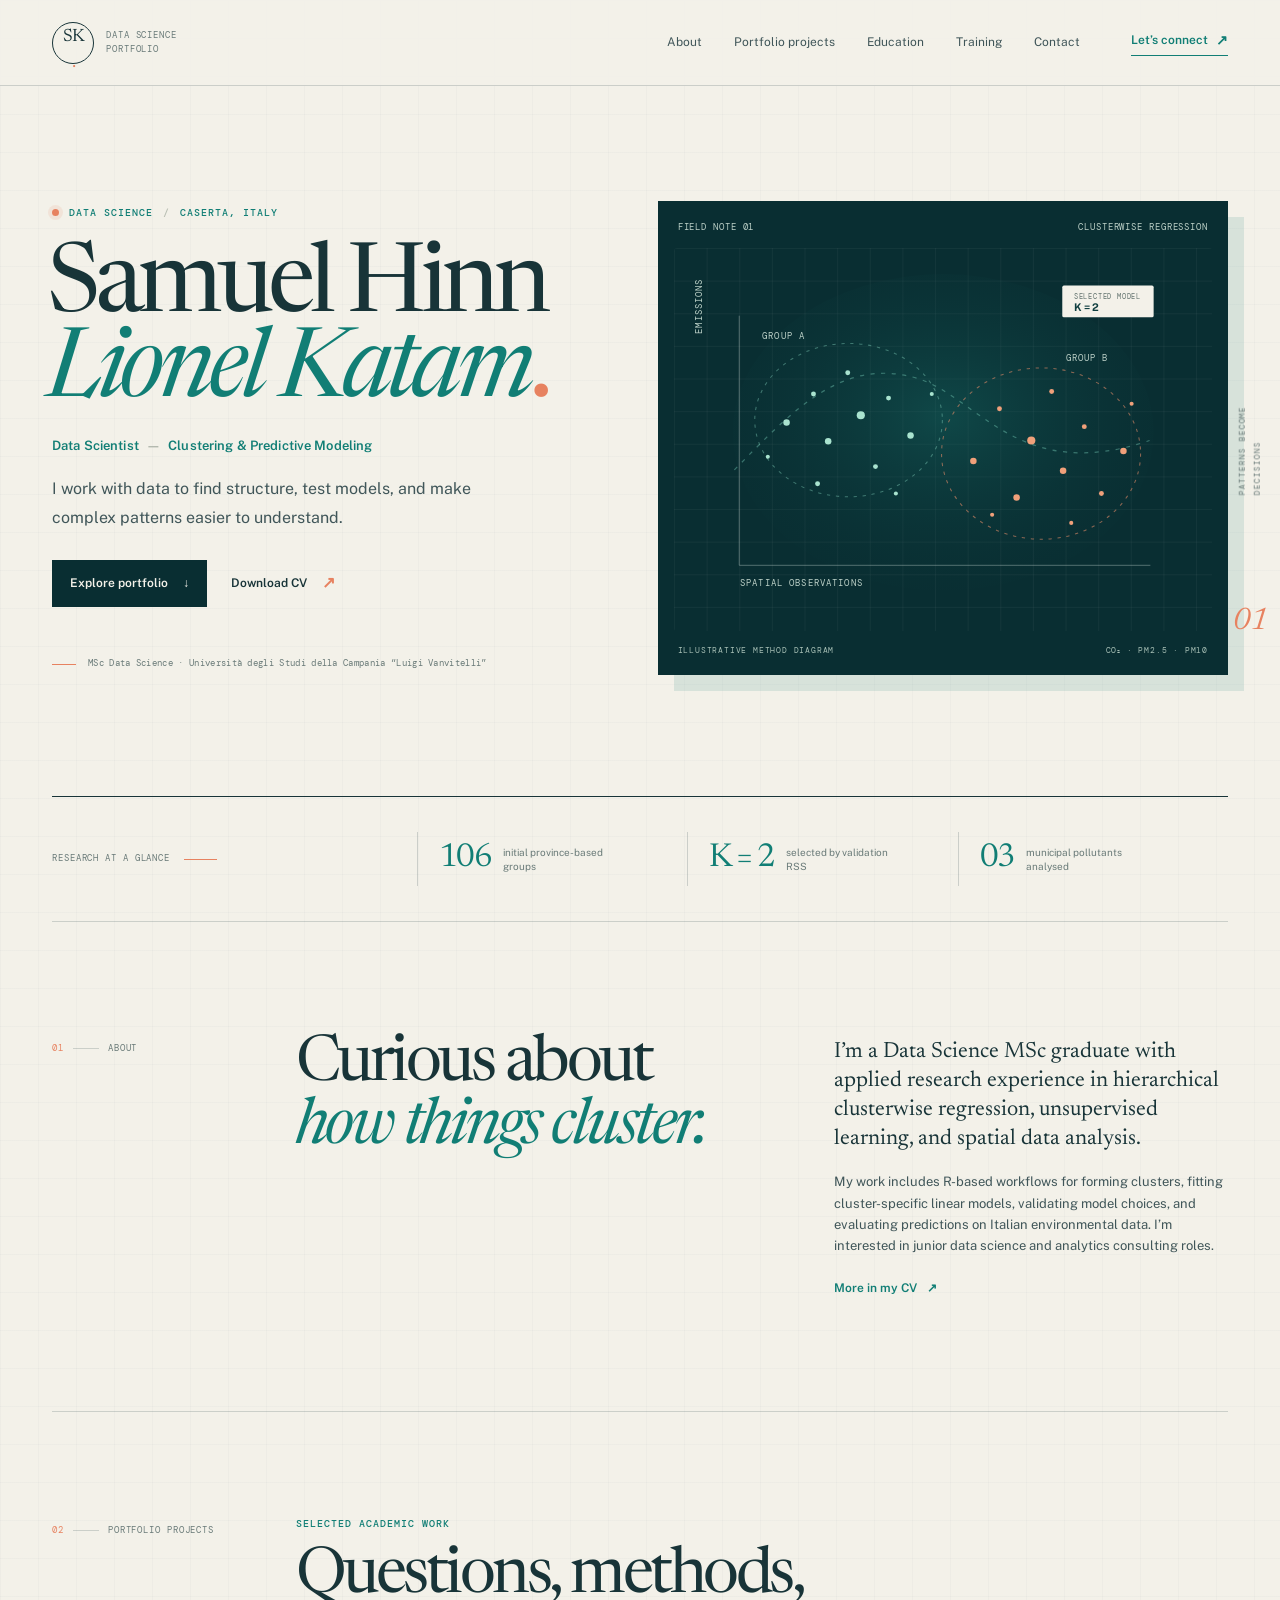
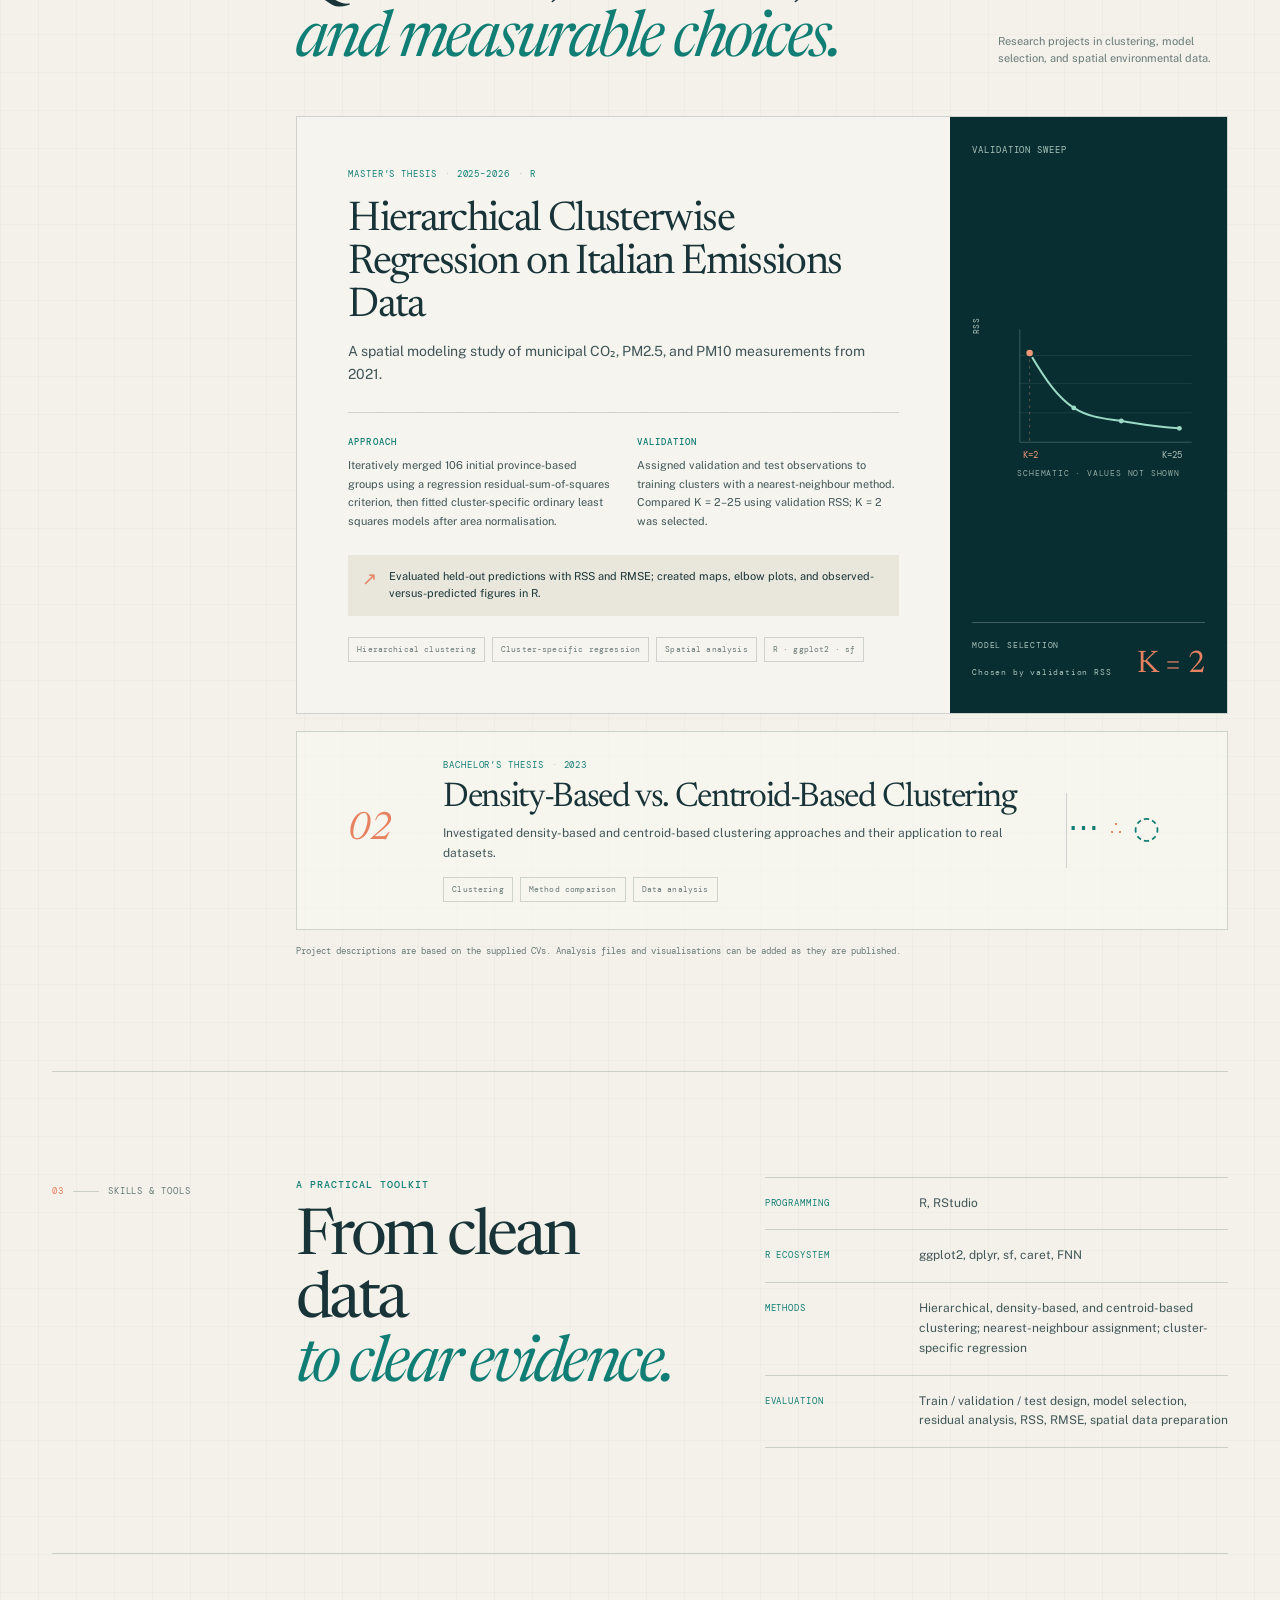
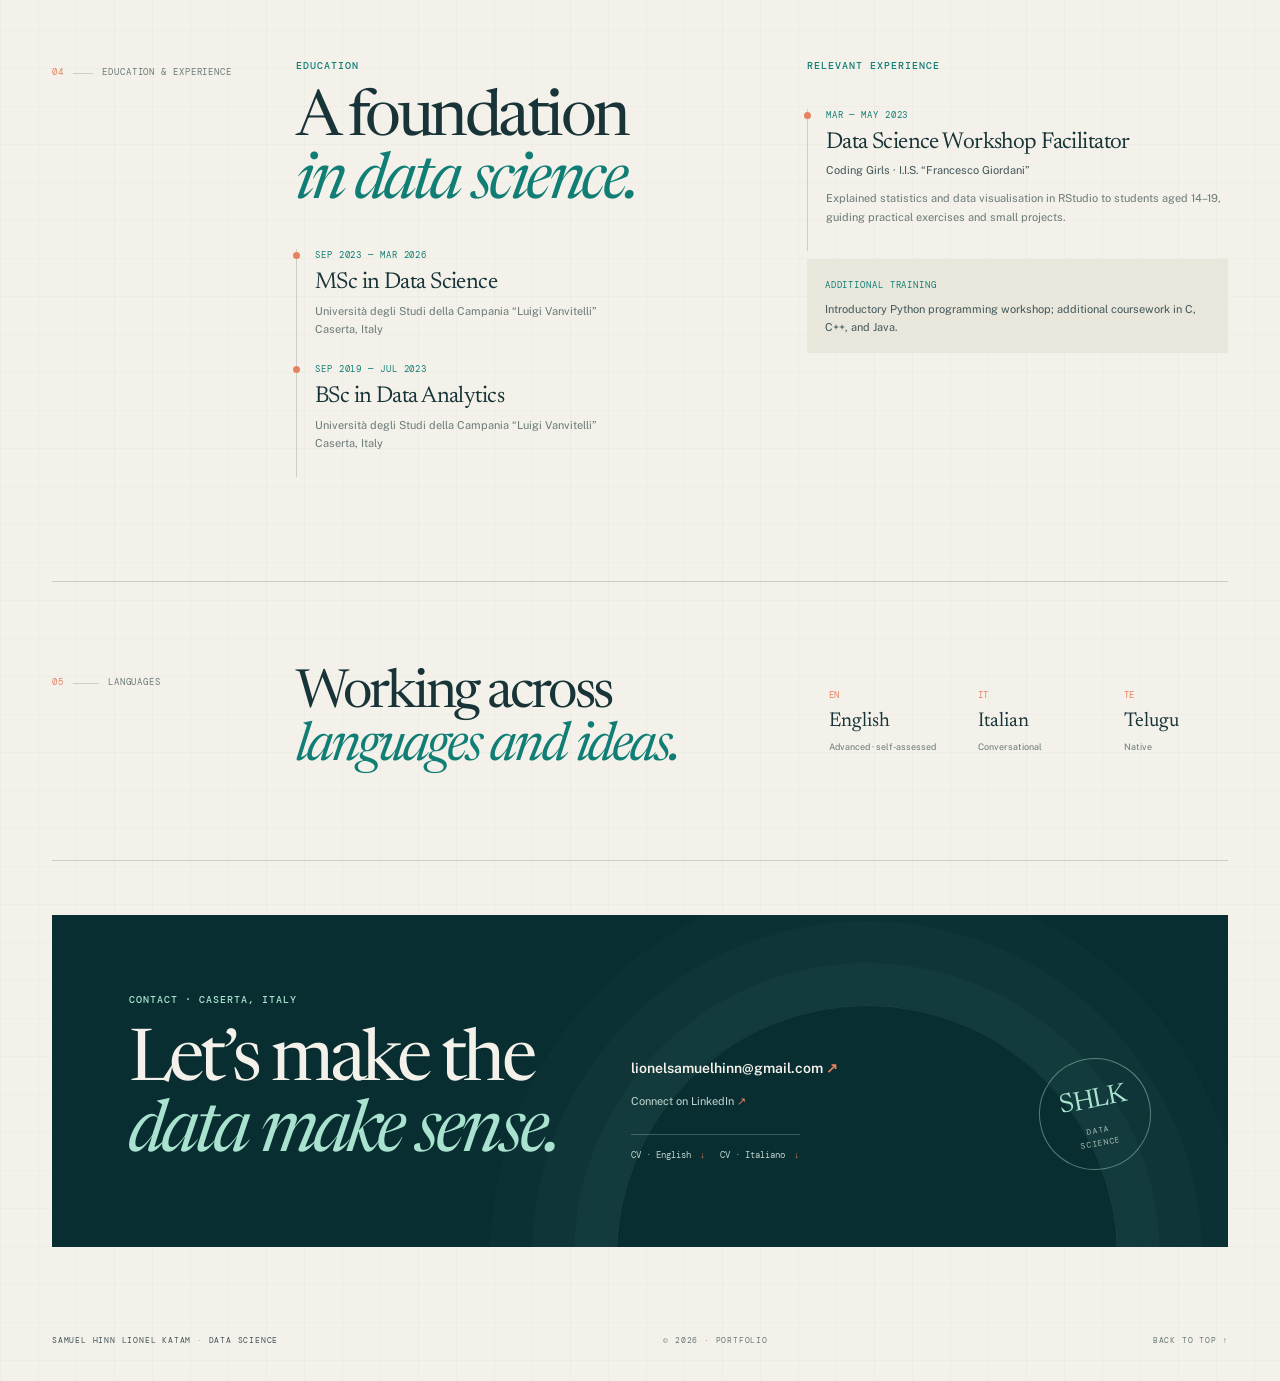
==== index.html @ 69be9041 "Build Samuel data science portfolio website" ====
<!doctype html>
<html lang="en">
  <head>
    <meta charset="utf-8" />
    <meta name="viewport" content="width=device-width, initial-scale=1" />
    <meta name="theme-color" content="#f3f1e9" />
    <meta name="description" content="Samuel Hinn Lionel Katam's data science portfolio: clustering, predictive modeling, and spatial data analysis." />
    <meta property="og:title" content="Samuel Hinn Lionel Katam — Data Scientist" />
    <meta property="og:description" content="Selected data science projects in clustering, predictive modeling, and spatial analysis." />
    <meta property="og:type" content="website" />
    <title>Samuel Hinn Lionel Katam — Data Scientist</title>
    <link rel="icon" type="image/svg+xml" href="/favicon.svg" />
    <link rel="preconnect" href="https://fonts.googleapis.com" />
    <link rel="preconnect" href="https://fonts.gstatic.com" crossorigin />
    <link href="https://fonts.googleapis.com/css2?family=DM+Mono:wght@400;500&family=Newsreader:opsz,wght@6..72,400;6..72,500;6..72,600&family=Public+Sans:wght@400;500;600;700&display=swap" rel="stylesheet" />
    <link rel="stylesheet" href="/styles.css" />
  </head>
  <body>
    <a class="skip-link" href="#main">Skip to content</a>
    <header class="site-header">
      <a class="brand" href="#top" aria-label="Samuel Katam, home">
        <span class="brand-mark" aria-hidden="true">SK<span>·</span></span>
        <span class="brand-caption">DATA SCIENCE<br />PORTFOLIO</span>
      </a>
      <nav class="desktop-nav" aria-label="Main navigation">
        <a href="#about">About</a>
        <a href="#projects">Portfolio projects</a>
        <a href="#education">Education</a>
        <a href="#training">Training</a>
        <a href="#contact">Contact</a>
      </nav>
      <a class="header-link" href="mailto:lionelsamuelhinn@gmail.com">Let’s connect <span aria-hidden="true">↗</span></a>
      <details class="mobile-nav">
        <summary aria-label="Open navigation menu"><span></span><span></span></summary>
        <nav aria-label="Mobile navigation">
          <a href="#about">About</a>
          <a href="#projects">Portfolio projects</a>
          <a href="#education">Education</a>
          <a href="#training">Training</a>
          <a href="#contact">Contact</a>
        </nav>
      </details>
    </header>

    <main id="main">
      <section class="hero page-shell" id="top" aria-labelledby="hero-title">
        <div class="hero-copy">
          <p class="eyebrow"><span class="eyebrow-dot"></span> DATA SCIENCE <span class="eyebrow-separator">/</span> CASERTA, ITALY</p>
          <h1 id="hero-title">Samuel Hinn<br /><em>Lionel Katam</em><span class="hero-period">.</span></h1>
          <p class="hero-role">Data Scientist <span>—</span> Clustering &amp; Predictive Modeling</p>
          <p class="hero-intro">I work with data to find structure, test models, and make complex patterns easier to understand.</p>
          <div class="hero-actions">
            <a class="button button-primary" href="#projects">Explore portfolio <span aria-hidden="true">↓</span></a>
            <a class="button button-text" href="/cv/Samuel_Katam_Data_Scientist_EN.pdf" download>Download CV <span aria-hidden="true">↗</span></a>
          </div>
          <div class="hero-meta">
            <span class="meta-rule"></span>
            <span>MSc Data Science · Università degli Studi della Campania “Luigi Vanvitelli”</span>
          </div>
        </div>

        <div class="hero-visual">
          <div class="visual-topline">
            <span>FIELD NOTE 01</span>
            <span>CLUSTERWISE REGRESSION</span>
          </div>
          <svg class="cluster-art" viewBox="0 0 660 470" role="img" aria-labelledby="cluster-title cluster-desc">
            <title id="cluster-title">Illustrative cluster map</title>
            <desc id="cluster-desc">A stylized diagram of data points arranged into two groups, inspired by Samuel's master's thesis on clusterwise regression.</desc>
            <defs>
              <pattern id="grid" width="40" height="40" patternUnits="userSpaceOnUse">
                <path d="M 40 0 L 0 0 0 40" fill="none" stroke="#d9e4d7" stroke-opacity=".12" stroke-width="1" />
              </pattern>
              <radialGradient id="glow" cx="50%" cy="45%" r="65%">
                <stop offset="0" stop-color="#1b7770" stop-opacity=".36" />
                <stop offset="1" stop-color="#092e32" stop-opacity="0" />
              </radialGradient>
            </defs>
            <rect width="660" height="470" rx="4" fill="#092e32" />
            <rect width="660" height="470" rx="4" fill="url(#grid)" />
            <ellipse cx="330" cy="226" rx="258" ry="194" fill="url(#glow)" />
            <path d="M74 272 C145 200 206 132 299 160 C374 184 423 290 583 236" fill="none" stroke="#71c5b1" stroke-opacity=".45" stroke-width="1.5" stroke-dasharray="5 8" />
            <ellipse cx="214" cy="211" rx="115" ry="94" fill="none" stroke="#7dc8b5" stroke-opacity=".46" stroke-width="1.3" stroke-dasharray="4 7" />
            <ellipse cx="450" cy="252" rx="122" ry="105" fill="none" stroke="#e28a68" stroke-opacity=".6" stroke-width="1.3" stroke-dasharray="4 7" />
            <g fill="#a9e3cf">
              <circle cx="138" cy="214" r="4" /><circle cx="171" cy="179" r="3" /><circle cx="189" cy="237" r="4" /><circle cx="213" cy="153" r="3" />
              <circle cx="229" cy="205" r="5" /><circle cx="247" cy="268" r="3" /><circle cx="263" cy="184" r="3" /><circle cx="290" cy="230" r="4" />
              <circle cx="176" cy="289" r="3" /><circle cx="115" cy="256" r="2.5" /><circle cx="272" cy="301" r="2.5" /><circle cx="316" cy="179" r="2.5" />
            </g>
            <g fill="#f0a07a">
              <circle cx="367" cy="261" r="4" /><circle cx="399" cy="197" r="3" /><circle cx="420" cy="306" r="4" /><circle cx="438" cy="236" r="5" />
              <circle cx="463" cy="176" r="3" /><circle cx="477" cy="273" r="4" /><circle cx="503" cy="219" r="3" /><circle cx="524" cy="301" r="3" />
              <circle cx="551" cy="249" r="4" /><circle cx="390" cy="327" r="2.5" /><circle cx="487" cy="337" r="2.5" /><circle cx="561" cy="191" r="2.5" />
            </g>
            <g stroke="#d7e4da" stroke-opacity=".45" stroke-width="1">
              <path d="M80 389H584" /><path d="M80 389V83" />
            </g>
            <g fill="#bdd1c8" font-family="'DM Mono', monospace" font-size="11" letter-spacing="1.4">
              <text x="81" y="414">SPATIAL OBSERVATIONS</text>
              <text x="34" y="105" transform="rotate(-90 34 105)">EMISSIONS</text>
              <text x="108" y="112">GROUP A</text>
              <text x="480" y="138">GROUP B</text>
            </g>
            <g>
              <rect x="476" y="46" width="112" height="39" rx="2" fill="#f3f1e9" />
              <text x="490" y="62" fill="#61726d" font-family="'DM Mono', monospace" font-size="9" letter-spacing="1">SELECTED MODEL</text>
              <text x="490" y="77" fill="#103f40" font-family="'Public Sans', sans-serif" font-size="13" font-weight="700">K = 2</text>
            </g>
          </svg>
          <div class="visual-footline">
            <span>ILLUSTRATIVE METHOD DIAGRAM</span>
            <span>CO₂ · PM2.5 · PM10</span>
          </div>
          <span class="visual-index" aria-hidden="true">01</span>
        </div>
        <div class="hero-side-note" aria-hidden="true">PATTERNS BECOME<br />DECISIONS</div>
      </section>

      <section class="signal-strip page-shell" aria-label="Thesis at a glance">
        <div class="signal-intro"><span>RESEARCH AT A GLANCE</span><span class="signal-line"></span></div>
        <div class="signal-item"><strong>106</strong><span>initial province-based groups</span></div>
        <div class="signal-item"><strong>K = 2</strong><span>selected by validation RSS</span></div>
        <div class="signal-item"><strong>03</strong><span>municipal pollutants analysed</span></div>
      </section>

      <section class="content-section about-section page-shell" id="about" aria-labelledby="about-title">
        <div class="section-index"><span>01</span><span class="index-line"></span><span>ABOUT</span></div>
        <div class="section-body about-grid">
          <h2 id="about-title">Curious about<br /><em>how things cluster.</em></h2>
          <div class="about-copy">
            <p class="large-copy">I’m a Data Science MSc graduate with applied research experience in hierarchical clusterwise regression, unsupervised learning, and spatial data analysis.</p>
            <p>My work includes R-based workflows for forming clusters, fitting cluster-specific linear models, validating model choices, and evaluating predictions on Italian environmental data. I’m interested in junior data science and analytics consulting roles.</p>
            <a class="inline-link" href="/cv/Samuel_Katam_Data_Scientist_EN.pdf" download>More in my CV <span aria-hidden="true">↗</span></a>
          </div>
        </div>
      </section>

      <section class="content-section projects-section page-shell" id="projects" aria-labelledby="projects-title">
        <div class="section-index"><span>02</span><span class="index-line"></span><span>PORTFOLIO PROJECTS</span></div>
        <div class="section-body">
          <div class="section-heading-row">
            <div>
              <p class="eyebrow">SELECTED ACADEMIC WORK</p>
              <h2 id="projects-title">Questions, methods,<br /><em>and measurable choices.</em></h2>
            </div>
            <p class="section-aside">Research projects in clustering, model selection, and spatial environmental data.</p>
          </div>

          <article class="project-card project-featured">
            <div class="project-card-main">
              <div class="project-meta"><span>MASTER’S THESIS</span><span>2025–2026</span><span>R</span></div>
              <h3>Hierarchical Clusterwise Regression on Italian Emissions Data</h3>
              <p class="project-lede">A spatial modeling study of municipal CO₂, PM2.5, and PM10 measurements from 2021.</p>
              <div class="project-rule"></div>
              <div class="project-details-grid">
                <div>
                  <h4>Approach</h4>
                  <p>Iteratively merged 106 initial province-based groups using a regression residual-sum-of-squares criterion, then fitted cluster-specific ordinary least squares models after area normalisation.</p>
                </div>
                <div>
                  <h4>Validation</h4>
                  <p>Assigned validation and test observations to training clusters with a nearest-neighbour method. Compared K = 2–25 using validation RSS; K = 2 was selected.</p>
                </div>
              </div>
              <div class="project-result"><span class="result-mark">↗</span><p>Evaluated held-out predictions with RSS and RMSE; created maps, elbow plots, and observed-versus-predicted figures in R.</p></div>
              <div class="tag-list" aria-label="Project skills and tools"><span>Hierarchical clustering</span><span>Cluster-specific regression</span><span>Spatial analysis</span><span>R · ggplot2 · sf</span></div>
            </div>
            <aside class="project-card-aside" aria-label="Model selection summary">
              <div class="aside-label">VALIDATION SWEEP</div>
              <div class="k-chart" role="img" aria-label="Illustrative model-selection curve highlighting K equals 2; actual validation RSS values are not shown">
                <div class="chart-y-label">RSS</div>
                <svg viewBox="0 0 260 192" aria-hidden="true">
                  <path d="M34 20V158H244" fill="none" stroke="#91a9a0" stroke-opacity=".45" stroke-width="1" />
                  <path d="M34 52H244M34 86H244M34 122H244" stroke="#91a9a0" stroke-opacity=".16" stroke-width="1" />
                  <path d="M46 49C66 83 81 104 100 116S138 129 158 132S196 139 229 141" fill="none" stroke="#9bdac4" stroke-width="2.5" />
                  <circle cx="46" cy="49" r="5" fill="#f09875" stroke="#092e32" stroke-width="2" />
                  <circle cx="100" cy="116" r="3" fill="#9bdac4" /><circle cx="158" cy="132" r="3" fill="#9bdac4" /><circle cx="229" cy="141" r="3" fill="#9bdac4" />
                  <path d="M46 49V158" stroke="#f09875" stroke-opacity=".5" stroke-dasharray="3 5" />
                  <text x="38" y="177" fill="#f09875" font-size="11" font-family="'DM Mono', monospace">K=2</text>
                  <text x="208" y="177" fill="#adc2b8" font-size="11" font-family="'DM Mono', monospace">K=25</text>
                </svg>
                <div class="chart-note">SCHEMATIC · VALUES NOT SHOWN</div>
              </div>
              <div class="aside-bottom"><span>MODEL SELECTION</span><strong>K = 2</strong><span>Chosen by validation RSS</span></div>
            </aside>
          </article>

          <article class="project-card project-secondary">
            <div class="secondary-number">02</div>
            <div class="secondary-content">
              <div class="project-meta"><span>BACHELOR’S THESIS</span><span>2023</span></div>
              <h3>Density-Based vs. Centroid-Based Clustering</h3>
              <p>Investigated density-based and centroid-based clustering approaches and their application to real datasets.</p>
              <div class="tag-list"><span>Clustering</span><span>Method comparison</span><span>Data analysis</span></div>
            </div>
            <div class="secondary-mark" aria-hidden="true"><span>⋯</span><span>∴</span><span>◌</span></div>
          </article>
          <p class="projects-note">Project descriptions are based on the supplied CVs. Analysis files and visualisations can be added as they are published.</p>
        </div>
      </section>

      <section class="content-section skills-section page-shell" aria-labelledby="skills-title">
        <div class="section-index"><span>03</span><span class="index-line"></span><span>SKILLS &amp; TOOLS</span></div>
        <div class="section-body skills-grid">
          <div>
            <p class="eyebrow">A PRACTICAL TOOLKIT</p>
            <h2 id="skills-title">From clean data<br /><em>to clear evidence.</em></h2>
          </div>
          <div class="skill-groups">
            <div class="skill-row"><span class="skill-label">PROGRAMMING</span><p>R, RStudio</p></div>
            <div class="skill-row"><span class="skill-label">R ECOSYSTEM</span><p>ggplot2, dplyr, sf, caret, FNN</p></div>
            <div class="skill-row"><span class="skill-label">METHODS</span><p>Hierarchical, density-based, and centroid-based clustering; nearest-neighbour assignment; cluster-specific regression</p></div>
            <div class="skill-row"><span class="skill-label">EVALUATION</span><p>Train / validation / test design, model selection, residual analysis, RSS, RMSE, spatial data preparation</p></div>
          </div>
        </div>
      </section>

      <section class="content-section experience-section page-shell" id="education" aria-labelledby="education-title">
        <div class="section-index"><span>04</span><span class="index-line"></span><span>EDUCATION &amp; EXPERIENCE</span></div>
        <div class="section-body experience-grid">
          <div class="timeline-column">
            <p class="eyebrow">EDUCATION</p>
            <h2 id="education-title">A foundation<br /><em>in data science.</em></h2>
            <article class="timeline-item">
              <span class="timeline-date">SEP 2023 — MAR 2026</span>
              <h3>MSc in Data Science</h3>
              <p>Università degli Studi della Campania “Luigi Vanvitelli”<br />Caserta, Italy</p>
            </article>
            <article class="timeline-item">
              <span class="timeline-date">SEP 2019 — JUL 2023</span>
              <h3>BSc in Data Analytics</h3>
              <p>Università degli Studi della Campania “Luigi Vanvitelli”<br />Caserta, Italy</p>
            </article>
          </div>
          <div class="timeline-column experience-column">
            <p class="eyebrow">RELEVANT EXPERIENCE</p>
            <article class="timeline-item">
              <span class="timeline-date">MAR — MAY 2023</span>
              <h3>Data Science Workshop Facilitator</h3>
              <p class="timeline-org">Coding Girls · I.I.S. “Francesco Giordani”</p>
              <p>Explained statistics and data visualisation in RStudio to students aged 14–19, guiding practical exercises and small projects.</p>
            </article>
            <div class="training-callout" id="training">
              <span class="skill-label">ADDITIONAL TRAINING</span>
              <p>Introductory Python programming workshop; additional coursework in C, C++, and Java.</p>
            </div>
          </div>
        </div>
      </section>

      <section class="content-section languages-section page-shell" aria-labelledby="languages-title">
        <div class="section-index"><span>05</span><span class="index-line"></span><span>LANGUAGES</span></div>
        <div class="section-body language-row">
          <h2 id="languages-title">Working across<br /><em>languages and ideas.</em></h2>
          <div class="language-list">
            <div><span>EN</span><strong>English</strong><em>Advanced · self-assessed</em></div>
            <div><span>IT</span><strong>Italian</strong><em>Conversational</em></div>
            <div><span>TE</span><strong>Telugu</strong><em>Native</em></div>
          </div>
        </div>
      </section>

      <section class="contact-section page-shell" id="contact" aria-labelledby="contact-title">
        <div class="contact-grid">
          <div>
            <p class="eyebrow">CONTACT · CASERTA, ITALY</p>
            <h2 id="contact-title">Let’s make the<br /><em>data make sense.</em></h2>
          </div>
          <div class="contact-details">
            <a class="contact-email" href="mailto:lionelsamuelhinn@gmail.com">lionelsamuelhinn@gmail.com <span aria-hidden="true">↗</span></a>
            <a class="contact-link" href="https://www.linkedin.com/in/samuel-hinn-lionel-katam/" target="_blank" rel="noreferrer">Connect on LinkedIn <span aria-hidden="true">↗</span></a>
            <div class="cv-links">
              <a href="/cv/Samuel_Katam_Data_Scientist_EN.pdf" download>CV · English <span aria-hidden="true">↓</span></a>
              <a href="/cv/Samuel_Katam_Data_Scientist_IT.pdf" download>CV · Italiano <span aria-hidden="true">↓</span></a>
            </div>
          </div>
          <div class="contact-stamp" aria-hidden="true"><span>SHLK</span><span>DATA<br />SCIENCE</span></div>
        </div>
      </section>
    </main>

    <footer class="site-footer page-shell">
      <a class="footer-brand" href="#top">SAMUEL HINN LIONEL KATAM <span>·</span> DATA SCIENCE</a>
      <span>© 2026 · PORTFOLIO</span>
      <a href="#top">BACK TO TOP ↑</a>
    </footer>
  </body>
</html>
---- styles.css ----
:root {
  color-scheme: light;
  --paper: #f3f1e9;
  --paper-deep: #e9e7dc;
  --ink: #183438;
  --ink-soft: #405659;
  --muted: #697a78;
  --line: rgba(24, 52, 56, 0.18);
  --teal: #117e75;
  --teal-dark: #092e32;
  --mint: #a9e3cf;
  --coral: #e78260;
  --display: "Newsreader", Georgia, serif;
  --body: "Public Sans", "Helvetica Neue", sans-serif;
  --mono: "DM Mono", "SFMono-Regular", Consolas, monospace;
  --shell: 1360px;
}

* { box-sizing: border-box; }
html { scroll-behavior: smooth; scroll-padding-top: 92px; }
body {
  margin: 0;
  background-color: var(--paper);
  color: var(--ink);
  font-family: var(--body);
  font-size: 15px;
  line-height: 1.65;
  -webkit-font-smoothing: antialiased;
  background-image: linear-gradient(rgba(24, 52, 56, 0.025) 1px, transparent 1px), linear-gradient(90deg, rgba(24, 52, 56, 0.025) 1px, transparent 1px);
  background-size: 38px 38px;
}
a { color: inherit; }
::selection { color: var(--paper); background: var(--teal); }
.page-shell { width: min(var(--shell), calc(100% - 104px)); margin-inline: auto; }
.skip-link { position: absolute; z-index: 20; top: 8px; left: 8px; padding: 10px 14px; transform: translateY(-150%); background: var(--ink); color: white; }
.skip-link:focus { transform: translateY(0); }

.site-header {
  position: relative;
  z-index: 5;
  display: flex;
  align-items: center;
  justify-content: space-between;
  min-height: 86px;
  padding: 0 max(52px, calc((100vw - var(--shell)) / 2));
  border-bottom: 1px solid var(--line);
  background: rgba(243, 241, 233, 0.94);
}
.brand { display: inline-flex; align-items: center; gap: 12px; text-decoration: none; }
.brand-mark { display: grid; place-items: center; width: 42px; height: 42px; border: 1px solid var(--ink); border-radius: 50%; font-family: var(--display); font-size: 18px; letter-spacing: -1px; }
.brand-mark span { color: var(--coral); }
.brand-caption, .eyebrow, .section-index, .visual-topline, .visual-footline, .project-meta, .aside-label, .aside-bottom > span, .chart-y-label, .chart-note, .skill-label, .timeline-date, .signal-intro, .site-footer, .contact-stamp span:last-child { font-family: var(--mono); font-size: 10px; font-weight: 400; letter-spacing: 0.1em; line-height: 1.55; }
.brand-caption { color: var(--muted); font-size: 9px; }
.desktop-nav { display: flex; align-items: center; gap: clamp(19px, 2.5vw, 38px); margin-left: auto; margin-right: clamp(24px, 4vw, 60px); }
.desktop-nav a, .header-link { color: var(--ink-soft); text-decoration: none; font-size: 12px; transition: color 180ms ease; }
.desktop-nav a:hover, .header-link:hover { color: var(--teal); }
.header-link { display: inline-flex; align-items: center; gap: 8px; padding-bottom: 3px; border-bottom: 1px solid var(--teal); color: var(--teal); font-weight: 600; white-space: nowrap; }
.header-link span { font-size: 14px; }
.mobile-nav { display: none; }

.hero { position: relative; display: grid; grid-template-columns: 0.95fr 1.05fr; align-items: center; gap: clamp(38px, 7vw, 110px); min-height: 710px; padding-block: 78px 84px; }
.hero-copy { position: relative; z-index: 1; padding-block: 10px; }
.eyebrow { display: flex; align-items: center; gap: 10px; margin: 0 0 26px; color: var(--teal); font-size: 10px; font-weight: 500; }
.eyebrow-dot { width: 7px; height: 7px; background: var(--coral); border-radius: 50%; box-shadow: 0 0 0 4px rgba(231, 130, 96, 0.12); }
.eyebrow-separator { color: #b8beb2; }
h1, h2, h3, h4, p { margin-top: 0; }
h1, h2 { font-family: var(--display); font-weight: 400; letter-spacing: -0.055em; }
.hero h1 { margin: 0 0 20px -5px; font-size: clamp(60px, 7.5vw, 102px); line-height: 0.88; }
.hero h1 em, h2 em { color: var(--teal); font-weight: 400; }
.hero-period { color: var(--coral); }
.hero-role { margin: 0 0 19px; color: var(--teal); font-size: 13px; font-weight: 600; letter-spacing: 0.01em; }
.hero-role span { padding-inline: 4px; color: #a8afa4; }
.hero-intro { max-width: 455px; margin-bottom: 27px; color: var(--ink-soft); font-size: 16px; line-height: 1.8; }
.hero-actions { display: flex; flex-wrap: wrap; align-items: center; gap: 12px 22px; }
.button { display: inline-flex; align-items: center; justify-content: center; gap: 15px; min-height: 47px; padding: 0 18px; font-size: 12px; font-weight: 600; text-decoration: none; transition: transform 180ms ease, background 180ms ease, color 180ms ease; }
.button:hover { transform: translateY(-2px); }
.button-primary { background: var(--teal-dark); color: var(--paper); }
.button-primary:hover { background: var(--teal); }
.button-text { padding-inline: 2px; color: var(--ink); }
.button-text span { color: var(--coral); font-size: 16px; }
.hero-meta { display: flex; align-items: flex-start; gap: 12px; max-width: 470px; margin-top: 49px; color: var(--muted); font-family: var(--mono); font-size: 9px; letter-spacing: 0.035em; line-height: 1.7; }
.meta-rule { flex: 0 0 24px; height: 1px; margin-top: 8px; background: var(--coral); }
.hero-visual { position: relative; padding: 16px; background: var(--teal-dark); color: var(--paper); box-shadow: 16px 16px 0 rgba(17, 126, 117, 0.12); animation: rise-in 700ms 100ms both; }
.visual-topline, .visual-footline { display: flex; justify-content: space-between; gap: 12px; color: #bdd1c8; font-size: 9px; }
.visual-topline { padding: 4px 4px 13px; }
.cluster-art { display: block; width: 100%; height: auto; }
.visual-footline { padding: 13px 4px 2px; color: #a8c0b6; font-size: 8px; }
.visual-index { position: absolute; right: -39px; bottom: 28px; color: var(--coral); font-family: var(--display); font-size: 31px; font-style: italic; }
.hero-side-note { position: absolute; right: -36px; top: 45%; color: var(--muted); font-family: var(--mono); font-size: 8px; letter-spacing: 0.12em; line-height: 1.8; writing-mode: vertical-rl; transform: rotate(180deg); }

.signal-strip { display: grid; grid-template-columns: 1.35fr repeat(3, 1fr); align-items: center; min-height: 126px; padding: 22px 0; border-top: 1px solid var(--ink); border-bottom: 1px solid var(--line); }
.signal-intro { display: flex; align-items: center; gap: 14px; color: var(--muted); font-size: 9px; }
.signal-line { width: 33px; height: 1px; background: var(--coral); }
.signal-item { display: grid; grid-template-columns: auto 1fr; align-items: center; gap: 12px; padding-left: 21px; border-left: 1px solid var(--line); }
.signal-item strong { color: var(--teal); font-family: var(--display); font-size: 33px; font-weight: 400; letter-spacing: -0.05em; white-space: nowrap; }
.signal-item span { max-width: 105px; color: var(--muted); font-size: 10px; line-height: 1.4; }

.content-section { display: grid; grid-template-columns: 180px 1fr; gap: clamp(28px, 5vw, 75px); padding-block: 112px; border-bottom: 1px solid var(--line); }
.section-index { display: flex; align-items: center; gap: 9px; align-self: start; padding-top: 8px; color: var(--muted); font-size: 9px; white-space: nowrap; }
.section-index > span:first-child { color: var(--coral); }
.index-line { width: 26px; height: 1px; background: var(--line); }
.section-body { min-width: 0; }
.about-grid { display: grid; grid-template-columns: 1fr 0.88fr; align-items: start; gap: clamp(32px, 7vw, 100px); }
.content-section h2, .contact-section h2 { margin: 0; font-size: clamp(40px, 5vw, 64px); line-height: 0.99; }
.about-copy { max-width: 480px; padding-top: 4px; color: var(--ink-soft); font-size: 13px; }
.about-copy p { margin-bottom: 17px; }
.about-copy .large-copy { color: var(--ink); font-family: var(--display); font-size: 22px; line-height: 1.32; }
.inline-link { display: inline-flex; align-items: center; gap: 10px; margin-top: 5px; color: var(--teal); font-size: 12px; font-weight: 600; text-decoration: none; }
.inline-link:hover { text-decoration: underline; text-underline-offset: 4px; }

.projects-section { padding-top: 104px; }
.section-heading-row { display: flex; align-items: end; justify-content: space-between; gap: 28px; margin-bottom: 43px; }
.section-heading-row .eyebrow { margin-bottom: 15px; }
.section-aside { max-width: 230px; margin: 0 0 5px; color: var(--muted); font-size: 11px; line-height: 1.6; }
.project-card { border: 1px solid var(--line); background: rgba(248, 247, 240, 0.68); }
.project-featured { display: grid; grid-template-columns: minmax(0, 1.7fr) minmax(260px, 0.72fr); }
.project-card-main { padding: clamp(25px, 4vw, 54px); }
.project-meta { display: flex; flex-wrap: wrap; gap: 9px 20px; color: var(--teal); font-size: 9px; }
.project-meta span + span { position: relative; }
.project-meta span + span::before { position: absolute; left: -12px; top: 0; color: #b1b9ad; content: "·"; }
.project-card h3 { margin: 17px 0 12px; font-family: var(--display); font-size: clamp(30px, 3.2vw, 43px); font-weight: 400; letter-spacing: -0.04em; line-height: 1.05; }
.project-lede { max-width: 650px; margin-bottom: 26px; color: var(--ink-soft); font-size: 14px; }
.project-rule { width: 100%; height: 1px; margin-bottom: 22px; background: var(--line); }
.project-details-grid { display: grid; grid-template-columns: 1fr 1fr; gap: 26px; }
.project-details-grid h4 { margin: 0 0 6px; color: var(--teal); font-family: var(--mono); font-size: 9px; font-weight: 500; letter-spacing: 0.12em; text-transform: uppercase; }
.project-details-grid p { margin-bottom: 0; color: var(--ink-soft); font-size: 11px; line-height: 1.7; }
.project-result { display: flex; gap: 12px; align-items: flex-start; margin-top: 24px; padding: 13px 14px; background: var(--paper-deep); }
.result-mark { color: var(--coral); font-size: 18px; line-height: 1.2; }
.project-result p { margin: 0; color: var(--ink); font-size: 11px; line-height: 1.6; }
.tag-list { display: flex; flex-wrap: wrap; gap: 7px; margin-top: 21px; }
.tag-list span { padding: 5px 8px; border: 1px solid var(--line); color: var(--muted); font-family: var(--mono); font-size: 8px; letter-spacing: 0.02em; }
.project-card-aside { display: flex; flex-direction: column; justify-content: space-between; min-height: 100%; padding: 27px 22px 23px; background: var(--teal-dark); color: var(--paper); }
.aside-label { color: #a9c5ba; font-size: 9px; }
.k-chart { position: relative; width: 100%; margin-block: 26px 14px; padding-left: 20px; }
.k-chart svg { display: block; width: 100%; height: auto; overflow: visible; }
.chart-y-label { position: absolute; top: 4px; left: -2px; color: #adc2b8; font-size: 8px; writing-mode: vertical-rl; transform: rotate(180deg); }
.chart-note { margin-top: -3px; color: #91aaa0; font-size: 8px; text-align: center; }
.aside-bottom { display: grid; grid-template-columns: 1fr auto; gap: 3px 12px; padding-top: 16px; border-top: 1px solid rgba(224, 239, 229, 0.25); }
.aside-bottom > span { color: #a9c5ba; font-size: 8px; }
.aside-bottom strong { grid-row: span 2; align-self: center; color: var(--coral); font-family: var(--display); font-size: 31px; font-weight: 400; }
.project-secondary { position: relative; display: grid; grid-template-columns: 70px 1fr 110px; align-items: center; gap: 25px; margin-top: 17px; padding: 27px clamp(25px, 4vw, 54px); }
.secondary-number { color: var(--coral); font-family: var(--display); font-size: 39px; font-style: italic; }
.secondary-content .project-meta { margin-bottom: 8px; }
.secondary-content h3 { max-width: 680px; margin: 0 0 7px; font-size: clamp(24px, 3vw, 34px); }
.secondary-content p { max-width: 740px; margin-bottom: 0; color: var(--ink-soft); font-size: 12px; }
.secondary-content .tag-list { margin-top: 13px; }
.secondary-mark { display: flex; flex-wrap: wrap; align-items: center; justify-content: center; gap: 0 11px; width: 95px; height: 75px; border-left: 1px solid var(--line); color: var(--teal); font-family: var(--display); font-size: 31px; }
.secondary-mark span:nth-child(2) { color: var(--coral); font-size: 19px; }
.projects-note { margin: 14px 0 0; color: var(--muted); font-family: var(--mono); font-size: 9px; }

.skills-section { padding-block: 105px; }
.skills-grid { display: grid; grid-template-columns: 0.9fr 1.1fr; gap: clamp(35px, 7vw, 100px); }
.skills-grid .eyebrow { margin-bottom: 16px; }
.skill-groups { border-top: 1px solid var(--line); }
.skill-row { display: grid; grid-template-columns: 135px 1fr; gap: 19px; padding: 16px 0; border-bottom: 1px solid var(--line); }
.skill-label { padding-top: 3px; color: var(--teal); font-size: 9px; }
.skill-row p { margin: 0; color: var(--ink-soft); font-size: 12px; line-height: 1.65; }

.experience-section { padding-block: 104px; }
.experience-grid { display: grid; grid-template-columns: 1fr 1fr; gap: clamp(35px, 7vw, 100px); }
.timeline-column > .eyebrow { margin-bottom: 15px; }
.timeline-column h2 { margin-bottom: 34px; }
.timeline-item { position: relative; padding: 0 0 25px 18px; border-left: 1px solid var(--line); }
.timeline-item::before { position: absolute; top: 3px; left: -4px; width: 7px; height: 7px; border-radius: 50%; background: var(--coral); content: ""; }
.timeline-date { display: block; margin-bottom: 6px; color: var(--teal); font-size: 9px; }
.timeline-item h3 { margin: 0 0 5px; font-family: var(--display); font-size: 23px; font-weight: 400; letter-spacing: -0.025em; line-height: 1.2; }
.timeline-item p { margin-bottom: 0; color: var(--muted); font-size: 11px; line-height: 1.65; }
.experience-column { padding-top: 0; }
.experience-column .timeline-item { margin-top: 35px; }
.timeline-org { margin-bottom: 10px !important; color: var(--ink-soft) !important; }
.training-callout { margin-top: 8px; padding: 17px 18px; background: var(--paper-deep); }
.training-callout .skill-label { display: block; margin-bottom: 7px; }
.training-callout p { margin: 0; color: var(--ink-soft); font-size: 11px; }

.languages-section { padding-block: 86px; }
.language-row { display: flex; justify-content: space-between; align-items: center; gap: 35px; }
.language-row h2 { font-size: clamp(37px, 4.2vw, 54px); }
.language-list { display: flex; gap: clamp(18px, 3.3vw, 46px); }
.language-list > div { display: grid; grid-template-columns: 1fr; gap: 2px; min-width: 104px; }
.language-list span { color: var(--coral); font-family: var(--mono); font-size: 9px; }
.language-list strong { font-family: var(--display); font-size: 20px; font-weight: 400; }
.language-list em { color: var(--muted); font-size: 9px; font-style: normal; }

.contact-section { position: relative; margin-top: 54px; margin-bottom: 54px; padding: clamp(40px, 6vw, 82px); overflow: hidden; background: var(--teal-dark); color: var(--paper); }
.contact-grid { position: relative; z-index: 1; display: grid; grid-template-columns: 1fr 0.8fr auto; align-items: end; gap: 35px; }
.contact-section .eyebrow { margin-bottom: 20px; color: var(--mint); }
.contact-section h2 { font-size: clamp(44px, 5.6vw, 73px); }
.contact-section h2 em { color: var(--mint); }
.contact-details { display: flex; flex-direction: column; align-items: flex-start; gap: 12px; padding-bottom: 7px; }
.contact-email { color: var(--paper); font-size: 14px; font-weight: 600; text-decoration: none; }
.contact-email span, .contact-link span { color: var(--coral); }
.contact-link { color: #c2d7ce; font-size: 11px; text-decoration: none; }
.contact-link:hover, .contact-email:hover { text-decoration: underline; text-underline-offset: 4px; }
.cv-links { display: flex; flex-wrap: wrap; gap: 7px 15px; margin-top: 12px; padding-top: 13px; border-top: 1px solid rgba(224, 239, 229, 0.24); }
.cv-links a { color: #c2d7ce; font-family: var(--mono); font-size: 9px; text-decoration: none; }
.cv-links a:hover { color: white; }
.cv-links span { padding-left: 4px; color: var(--coral); }
.contact-stamp { display: flex; flex-direction: column; align-items: center; justify-content: center; width: 112px; height: 112px; border: 1px solid rgba(169, 227, 207, 0.45); border-radius: 50%; color: var(--mint); transform: rotate(-11deg); }
.contact-stamp span:first-child { font-family: var(--display); font-size: 27px; letter-spacing: -0.05em; }
.contact-stamp span:last-child { margin-top: 1px; color: #adc2b8; font-size: 8px; text-align: center; }
.contact-section::after { position: absolute; right: 110px; bottom: -260px; width: 500px; height: 500px; border: 1px solid rgba(169, 227, 207, 0.1); border-radius: 50%; box-shadow: 0 0 0 42px rgba(169, 227, 207, 0.025), 0 0 0 84px rgba(169, 227, 207, 0.02), 0 0 0 126px rgba(169, 227, 207, 0.015); content: ""; }

.site-footer { display: flex; justify-content: space-between; gap: 15px; min-height: 80px; align-items: center; color: var(--muted); font-size: 8px; }
.site-footer a { text-decoration: none; }
.site-footer a:hover { color: var(--teal); }
.footer-brand { color: var(--ink-soft); }
.footer-brand span { color: var(--coral); }

@keyframes rise-in { from { opacity: 0; transform: translateY(16px); } to { opacity: 1; transform: translateY(0); } }
@media (prefers-reduced-motion: reduce) {
  *, *::before, *::after { scroll-behavior: auto !important; animation-duration: 0.01ms !important; animation-iteration-count: 1 !important; transition-duration: 0.01ms !important; }
}

@media (max-width: 1080px) {
  .page-shell { width: min(var(--shell), calc(100% - 64px)); }
  .site-header { padding-inline: 32px; }
  .desktop-nav { gap: 17px; margin-right: 22px; }
  .desktop-nav a { font-size: 11px; }
  .hero { min-height: 640px; gap: 45px; }
  .hero h1 { font-size: clamp(56px, 7vw, 80px); }
  .hero-side-note { right: -24px; }
  .signal-strip { grid-template-columns: 1fr repeat(3, 1fr); }
  .signal-item { grid-template-columns: 1fr; gap: 0; padding-left: 15px; }
  .signal-item span { max-width: 125px; }
  .content-section { grid-template-columns: 145px 1fr; gap: 35px; }
  .project-featured { grid-template-columns: minmax(0, 1.5fr) minmax(220px, 0.7fr); }
  .project-details-grid { gap: 18px; }
  .contact-grid { grid-template-columns: 1fr 0.8fr; }
  .contact-stamp { position: absolute; right: 0; top: 0; width: 85px; height: 85px; opacity: 0.55; }
}

@media (max-width: 780px) {
  .site-header { min-height: 72px; padding-inline: 25px; }
  .desktop-nav, .header-link { display: none; }
  .mobile-nav { position: relative; display: block; }
  .mobile-nav summary { display: flex; flex-direction: column; gap: 6px; width: 42px; height: 42px; align-items: center; justify-content: center; border: 1px solid var(--line); list-style: none; cursor: pointer; }
  .mobile-nav summary::-webkit-details-marker { display: none; }
  .mobile-nav summary span { width: 16px; height: 1px; background: var(--ink); }
  .mobile-nav nav { position: absolute; top: 51px; right: 0; display: grid; min-width: 190px; padding: 10px; border: 1px solid var(--line); background: var(--paper); box-shadow: 0 10px 25px rgba(24, 52, 56, 0.12); }
  .mobile-nav nav a { padding: 10px 12px; color: var(--ink); font-size: 12px; text-decoration: none; }
  .mobile-nav nav a:hover { background: var(--paper-deep); }
  .page-shell { width: calc(100% - 50px); }
  .hero { grid-template-columns: 1fr; gap: 40px; min-height: initial; padding-block: 72px 58px; }
  .hero-copy { max-width: 610px; }
  .hero h1 { font-size: clamp(64px, 13vw, 94px); }
  .hero-visual { width: min(100%, 620px); margin-inline: auto; }
  .hero-side-note { display: none; }
  .hero-meta { margin-top: 34px; }
  .signal-strip { grid-template-columns: repeat(3, 1fr); gap: 20px 0; padding-block: 22px; }
  .signal-intro { grid-column: 1 / -1; }
  .signal-item:first-of-type { border-left: 0; padding-left: 0; }
  .signal-item strong { font-size: 29px; }
  .content-section { grid-template-columns: 1fr; gap: 28px; padding-block: 76px; }
  .section-index { padding-top: 0; }
  .about-grid, .skills-grid, .experience-grid { grid-template-columns: 1fr; gap: 29px; }
  .about-copy { max-width: 620px; }
  .section-heading-row { align-items: start; flex-direction: column; margin-bottom: 28px; }
  .section-aside { max-width: 390px; }
  .project-featured { grid-template-columns: 1fr; }
  .project-card-aside { min-height: 300px; }
  .k-chart { width: min(100%, 330px); margin-inline: auto; }
  .project-secondary { grid-template-columns: 40px 1fr; gap: 18px; }
  .secondary-mark { display: none; }
  .language-row { align-items: flex-start; flex-direction: column; }
  .contact-section { margin-block: 30px; padding: 40px 30px; }
  .contact-grid { grid-template-columns: 1fr; gap: 30px; }
  .contact-details { padding-bottom: 0; }
  .contact-stamp { right: 3px; top: 9px; }
}

@media (max-width: 520px) {
  body { font-size: 14px; }
  .site-header { padding-inline: 18px; }
  .page-shell { width: calc(100% - 36px); }
  .hero { padding-top: 57px; }
  .hero h1 { font-size: clamp(56px, 14vw, 74px); }
  .hero-role { max-width: 300px; line-height: 1.6; }
  .hero-intro { font-size: 14px; }
  .hero-visual { padding: 10px; }
  .visual-topline, .visual-footline { font-size: 7px; }
  .visual-index { right: -20px; bottom: 17px; font-size: 24px; }
  .signal-strip { grid-template-columns: 1fr; gap: 13px; padding-block: 18px; }
  .signal-intro { grid-column: auto; }
  .signal-item, .signal-item:first-of-type { grid-template-columns: 80px 1fr; align-items: center; min-height: 55px; padding: 7px 0 7px 14px; border-left: 1px solid var(--line); }
  .signal-item strong { font-size: 27px; }
  .signal-item span { max-width: none; }
  .content-section h2, .contact-section h2 { font-size: 43px; }
  .section-index { font-size: 8px; }
  .project-card-main { padding: 23px 19px; }
  .project-card h3 { font-size: 31px; }
  .project-details-grid { grid-template-columns: 1fr; gap: 18px; }
  .project-secondary { grid-template-columns: 27px 1fr; gap: 12px; padding: 22px 18px; }
  .secondary-number { font-size: 30px; }
  .secondary-content h3 { font-size: 26px; }
  .skill-row { grid-template-columns: 1fr; gap: 5px; }
  .language-list { flex-wrap: wrap; gap: 20px 30px; }
  .contact-section { padding: 35px 22px; }
  .contact-stamp { width: 66px; height: 66px; }
  .contact-stamp span:first-child { font-size: 20px; }
  .contact-stamp span:last-child { font-size: 6px; }
  .contact-email { font-size: 12px; }
  .site-footer { flex-wrap: wrap; justify-content: space-between; min-height: 72px; padding-block: 15px; font-size: 7px; }
  .footer-brand { flex-basis: 100%; }
}
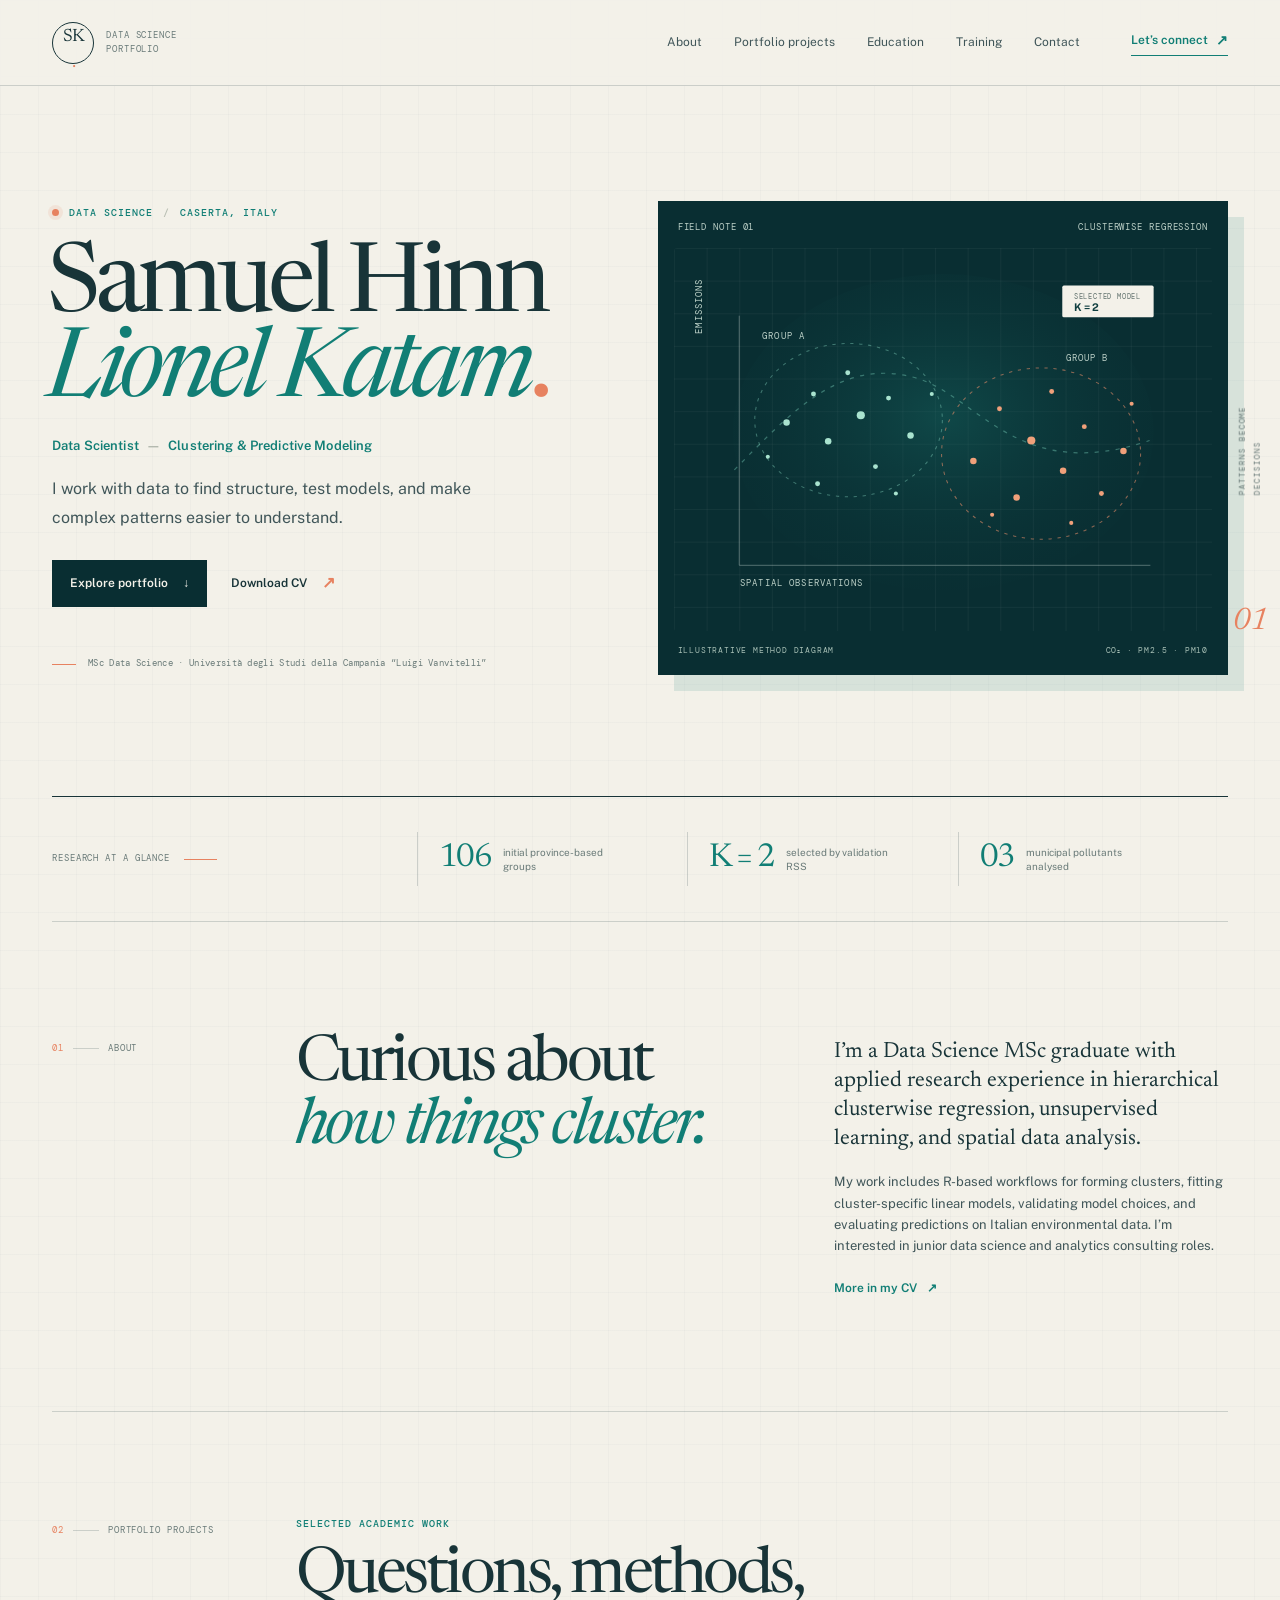
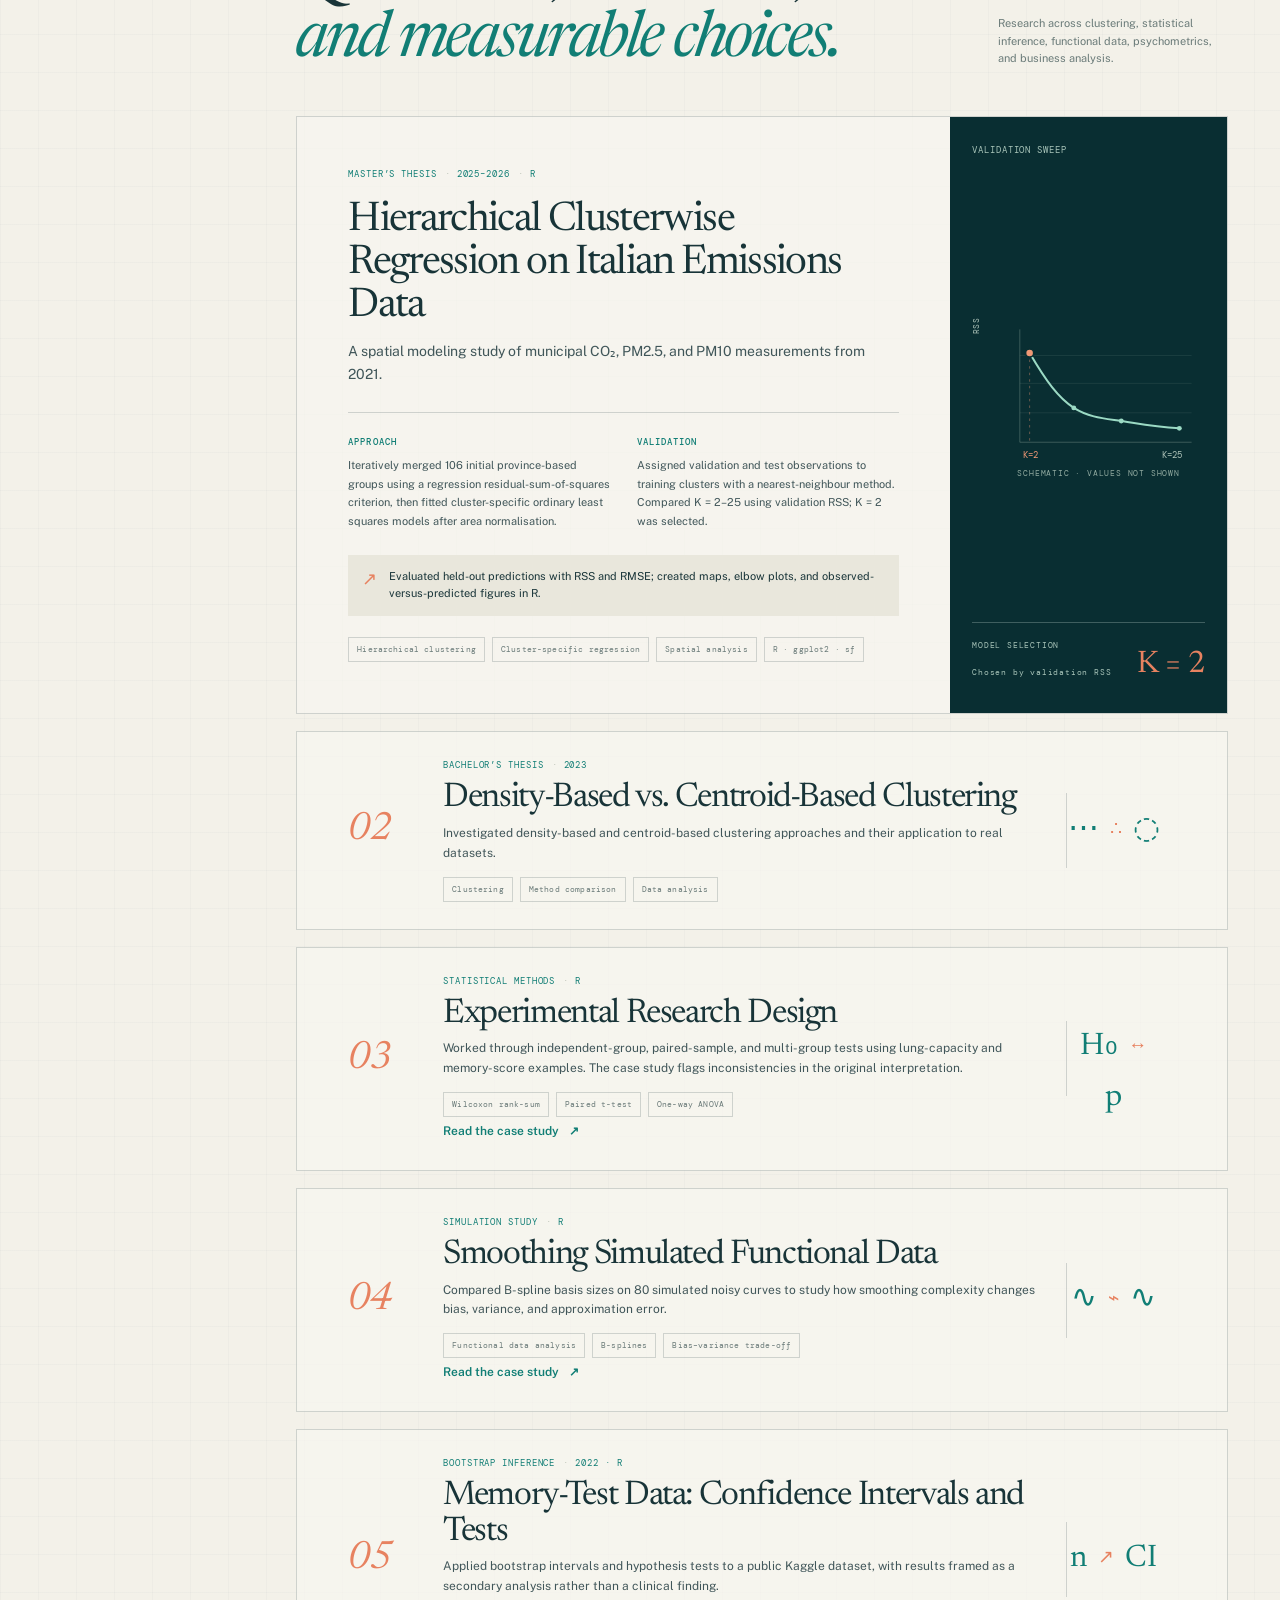
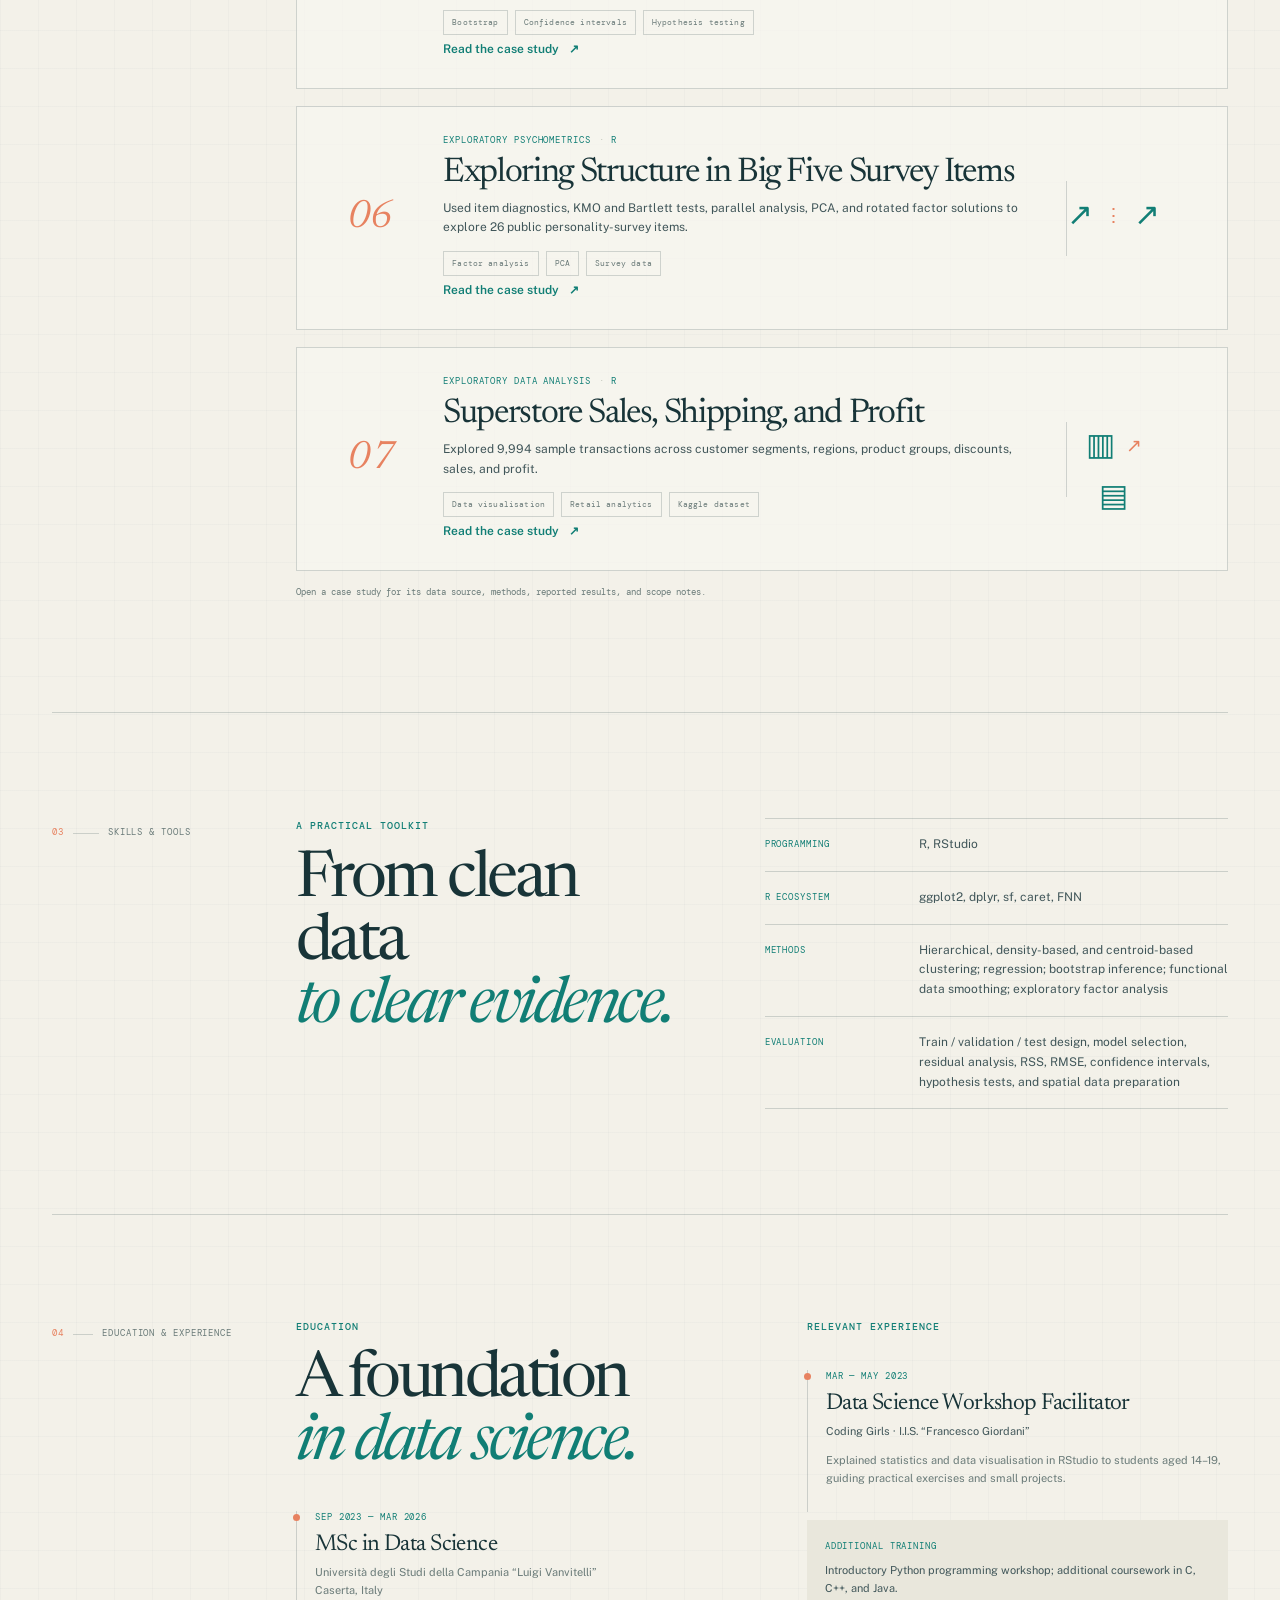
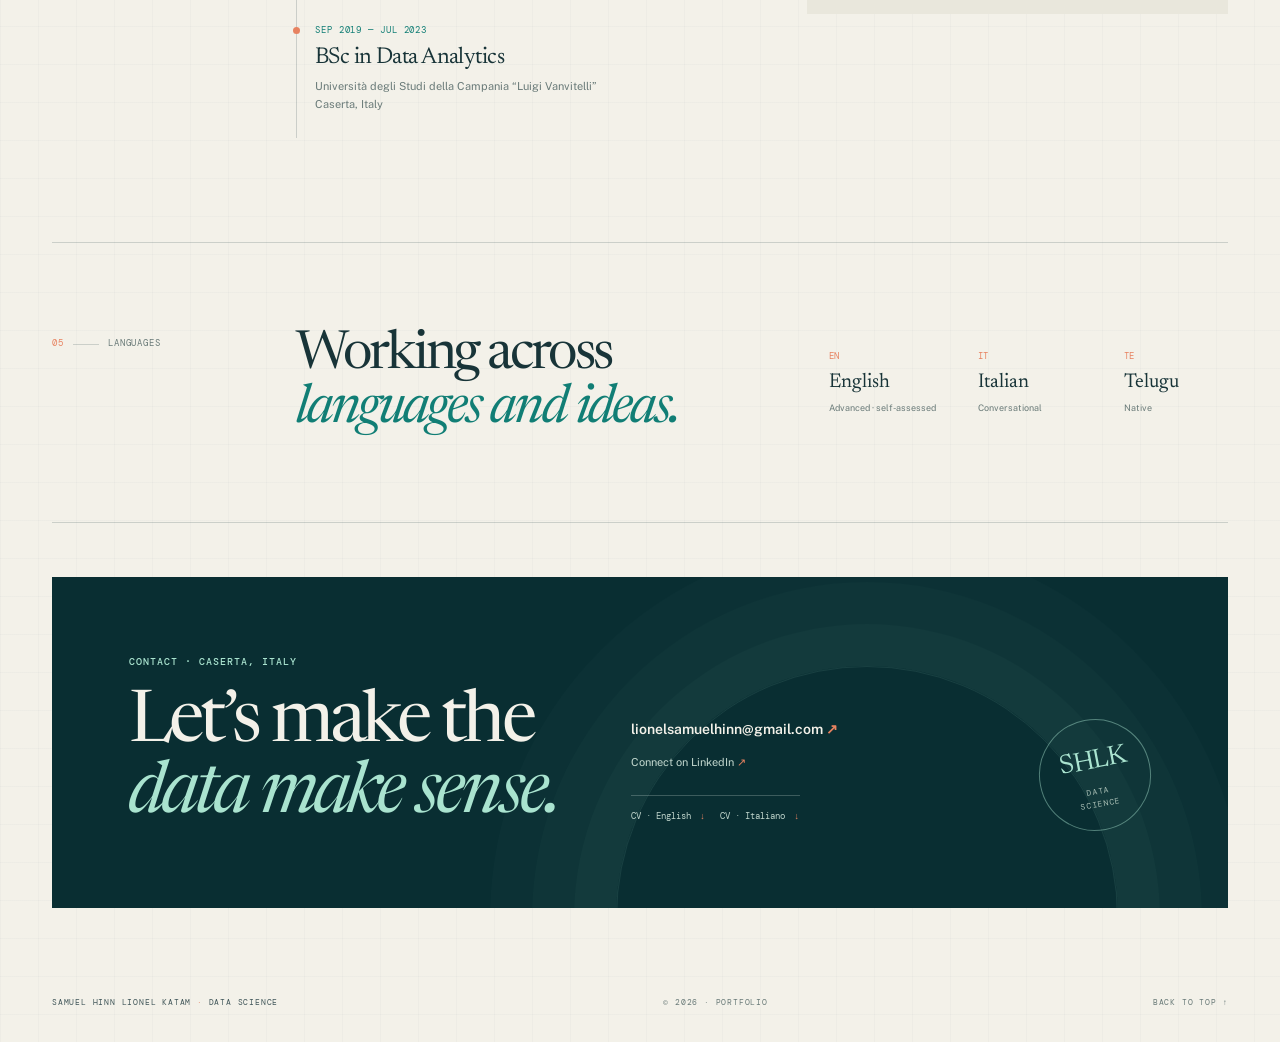
==== commit 1851a43c: "Add Samuel's analysis project case studies" ====
--- a/index.html
+++ b/index.html
@@ -143,7 +143,7 @@
               <p class="eyebrow">SELECTED ACADEMIC WORK</p>
               <h2 id="projects-title">Questions, methods,<br /><em>and measurable choices.</em></h2>
             </div>
-            <p class="section-aside">Research projects in clustering, model selection, and spatial environmental data.</p>
+            <p class="section-aside">Research across clustering, statistical inference, functional data, psychometrics, and business analysis.</p>
           </div>
 
           <article class="project-card project-featured">
@@ -195,7 +195,68 @@
             </div>
             <div class="secondary-mark" aria-hidden="true"><span>⋯</span><span>∴</span><span>◌</span></div>
           </article>
-          <p class="projects-note">Project descriptions are based on the supplied CVs. Analysis files and visualisations can be added as they are published.</p>
+
+          <article class="project-card project-secondary">
+            <div class="secondary-number">03</div>
+            <div class="secondary-content">
+              <div class="project-meta"><span>STATISTICAL METHODS</span><span>R</span></div>
+              <h3>Experimental Research Design</h3>
+              <p>Worked through independent-group, paired-sample, and multi-group tests using lung-capacity and memory-score examples. The case study flags inconsistencies in the original interpretation.</p>
+              <div class="tag-list"><span>Wilcoxon rank-sum</span><span>Paired t-test</span><span>One-way ANOVA</span></div>
+              <a class="inline-link project-read-link" href="/projects.html#experimental-design">Read the case study <span aria-hidden="true">↗</span></a>
+            </div>
+            <div class="secondary-mark" aria-hidden="true"><span>H₀</span><span>↔</span><span>p</span></div>
+          </article>
+
+          <article class="project-card project-secondary">
+            <div class="secondary-number">04</div>
+            <div class="secondary-content">
+              <div class="project-meta"><span>SIMULATION STUDY</span><span>R</span></div>
+              <h3>Smoothing Simulated Functional Data</h3>
+              <p>Compared B-spline basis sizes on 80 simulated noisy curves to study how smoothing complexity changes bias, variance, and approximation error.</p>
+              <div class="tag-list"><span>Functional data analysis</span><span>B-splines</span><span>Bias–variance trade-off</span></div>
+              <a class="inline-link project-read-link" href="/projects.html#functional-data">Read the case study <span aria-hidden="true">↗</span></a>
+            </div>
+            <div class="secondary-mark" aria-hidden="true"><span>∿</span><span>⌁</span><span>∿</span></div>
+          </article>
+
+          <article class="project-card project-secondary">
+            <div class="secondary-number">05</div>
+            <div class="secondary-content">
+              <div class="project-meta"><span>BOOTSTRAP INFERENCE</span><span>2022 · R</span></div>
+              <h3>Memory-Test Data: Confidence Intervals and Tests</h3>
+              <p>Applied bootstrap intervals and hypothesis tests to a public Kaggle dataset, with results framed as a secondary analysis rather than a clinical finding.</p>
+              <div class="tag-list"><span>Bootstrap</span><span>Confidence intervals</span><span>Hypothesis testing</span></div>
+              <a class="inline-link project-read-link" href="/projects.html#memory-inference">Read the case study <span aria-hidden="true">↗</span></a>
+            </div>
+            <div class="secondary-mark" aria-hidden="true"><span>n</span><span>↗</span><span>CI</span></div>
+          </article>
+
+          <article class="project-card project-secondary">
+            <div class="secondary-number">06</div>
+            <div class="secondary-content">
+              <div class="project-meta"><span>EXPLORATORY PSYCHOMETRICS</span><span>R</span></div>
+              <h3>Exploring Structure in Big Five Survey Items</h3>
+              <p>Used item diagnostics, KMO and Bartlett tests, parallel analysis, PCA, and rotated factor solutions to explore 26 public personality-survey items.</p>
+              <div class="tag-list"><span>Factor analysis</span><span>PCA</span><span>Survey data</span></div>
+              <a class="inline-link project-read-link" href="/projects.html#psychometrics">Read the case study <span aria-hidden="true">↗</span></a>
+            </div>
+            <div class="secondary-mark" aria-hidden="true"><span>↗</span><span>⋮</span><span>↗</span></div>
+          </article>
+
+          <article class="project-card project-secondary">
+            <div class="secondary-number">07</div>
+            <div class="secondary-content">
+              <div class="project-meta"><span>EXPLORATORY DATA ANALYSIS</span><span>R</span></div>
+              <h3>Superstore Sales, Shipping, and Profit</h3>
+              <p>Explored 9,994 sample transactions across customer segments, regions, product groups, discounts, sales, and profit.</p>
+              <div class="tag-list"><span>Data visualisation</span><span>Retail analytics</span><span>Kaggle dataset</span></div>
+              <a class="inline-link project-read-link" href="/projects.html#superstore">Read the case study <span aria-hidden="true">↗</span></a>
+            </div>
+            <div class="secondary-mark" aria-hidden="true"><span>▥</span><span>↗</span><span>▤</span></div>
+          </article>
+
+          <p class="projects-note">Open a case study for its data source, methods, reported results, and scope notes.</p>
         </div>
       </section>
 
@@ -209,8 +270,8 @@
           <div class="skill-groups">
             <div class="skill-row"><span class="skill-label">PROGRAMMING</span><p>R, RStudio</p></div>
             <div class="skill-row"><span class="skill-label">R ECOSYSTEM</span><p>ggplot2, dplyr, sf, caret, FNN</p></div>
-            <div class="skill-row"><span class="skill-label">METHODS</span><p>Hierarchical, density-based, and centroid-based clustering; nearest-neighbour assignment; cluster-specific regression</p></div>
-            <div class="skill-row"><span class="skill-label">EVALUATION</span><p>Train / validation / test design, model selection, residual analysis, RSS, RMSE, spatial data preparation</p></div>
+            <div class="skill-row"><span class="skill-label">METHODS</span><p>Hierarchical, density-based, and centroid-based clustering; regression; bootstrap inference; functional data smoothing; exploratory factor analysis</p></div>
+            <div class="skill-row"><span class="skill-label">EVALUATION</span><p>Train / validation / test design, model selection, residual analysis, RSS, RMSE, confidence intervals, hypothesis tests, and spatial data preparation</p></div>
           </div>
         </div>
       </section>
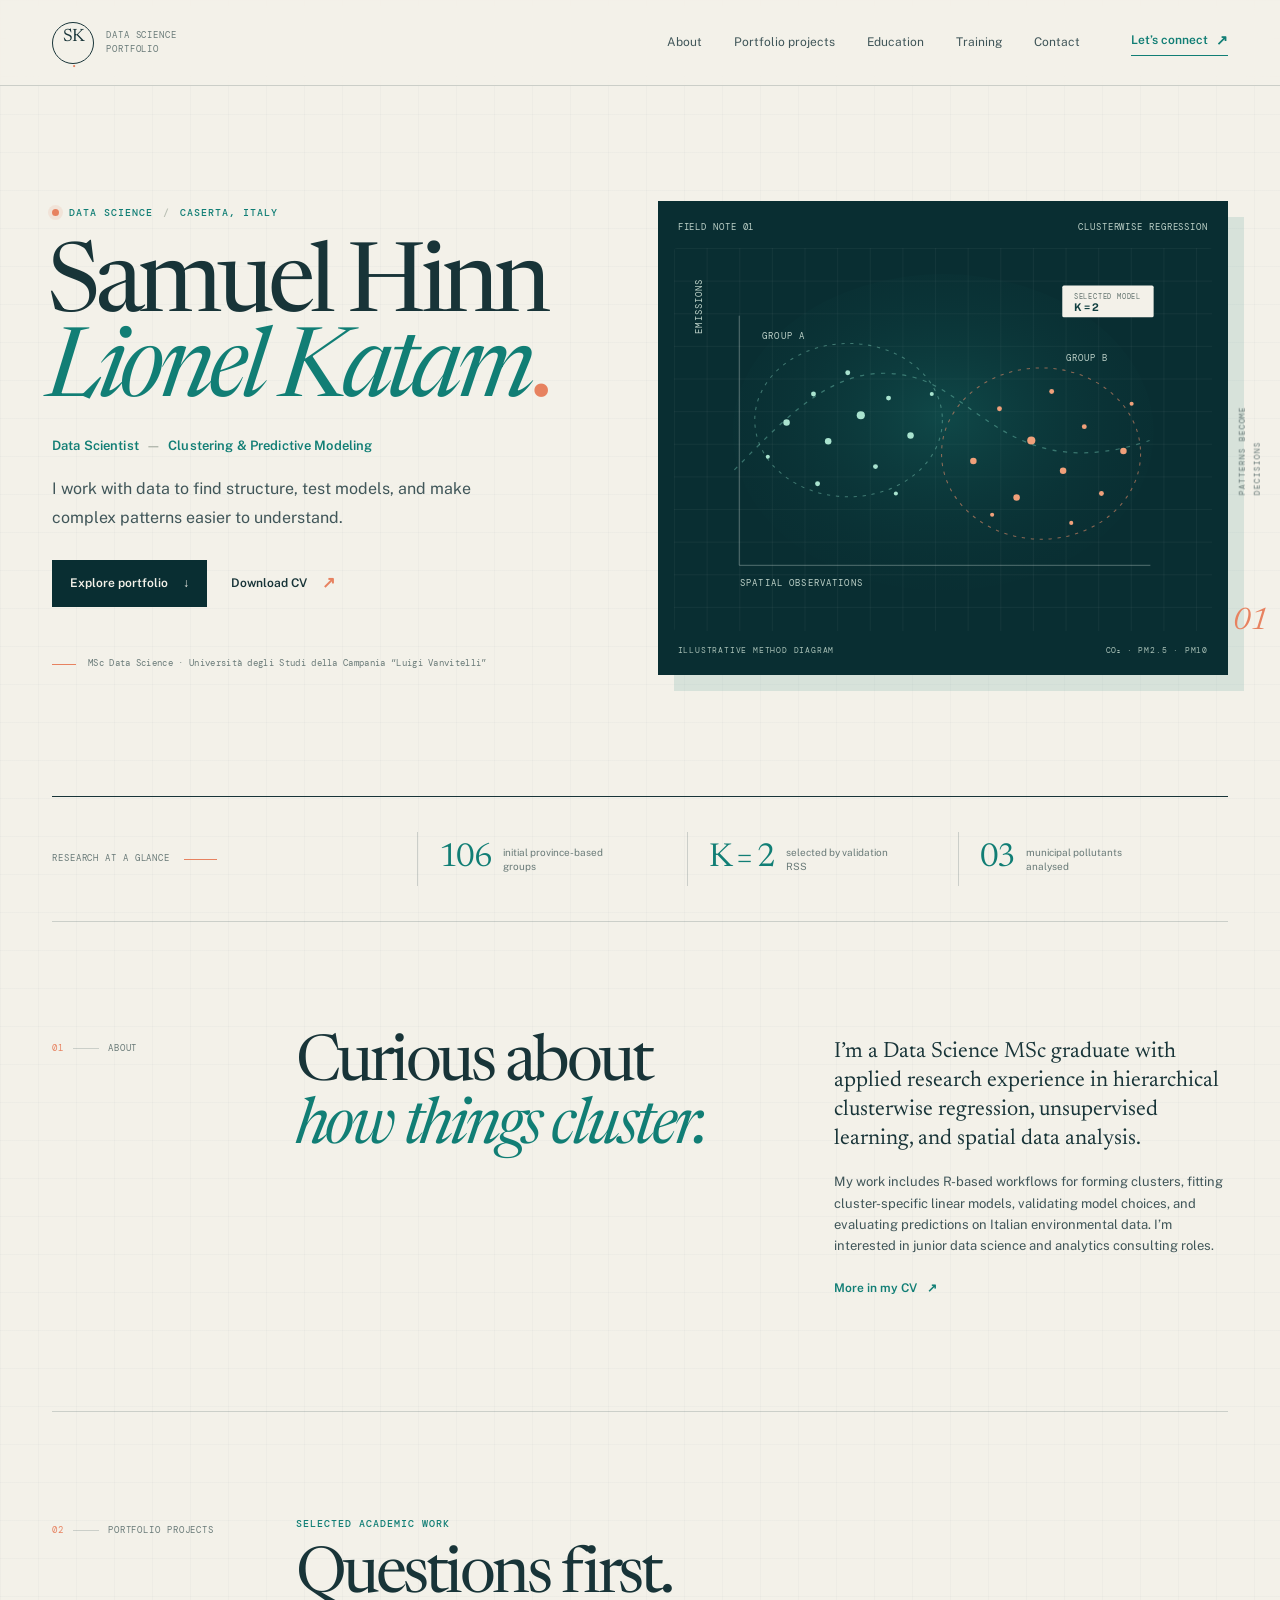
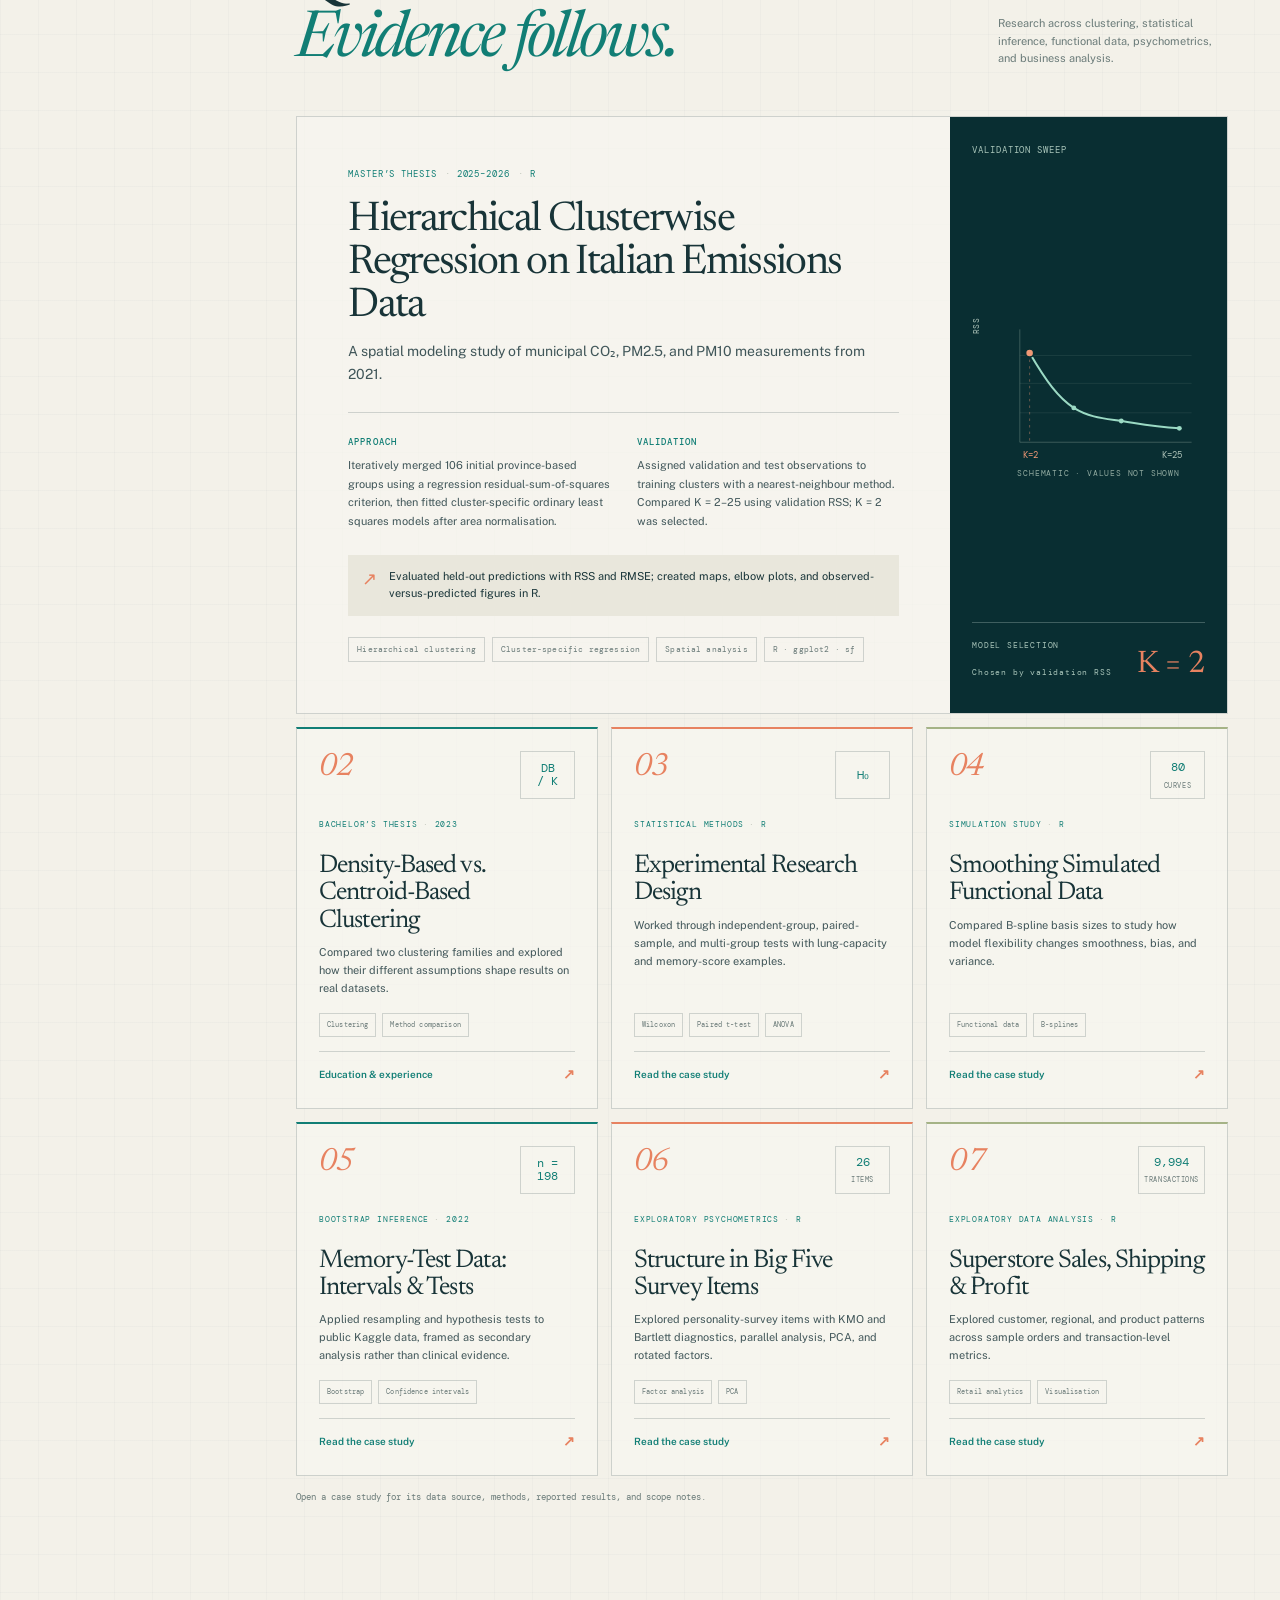
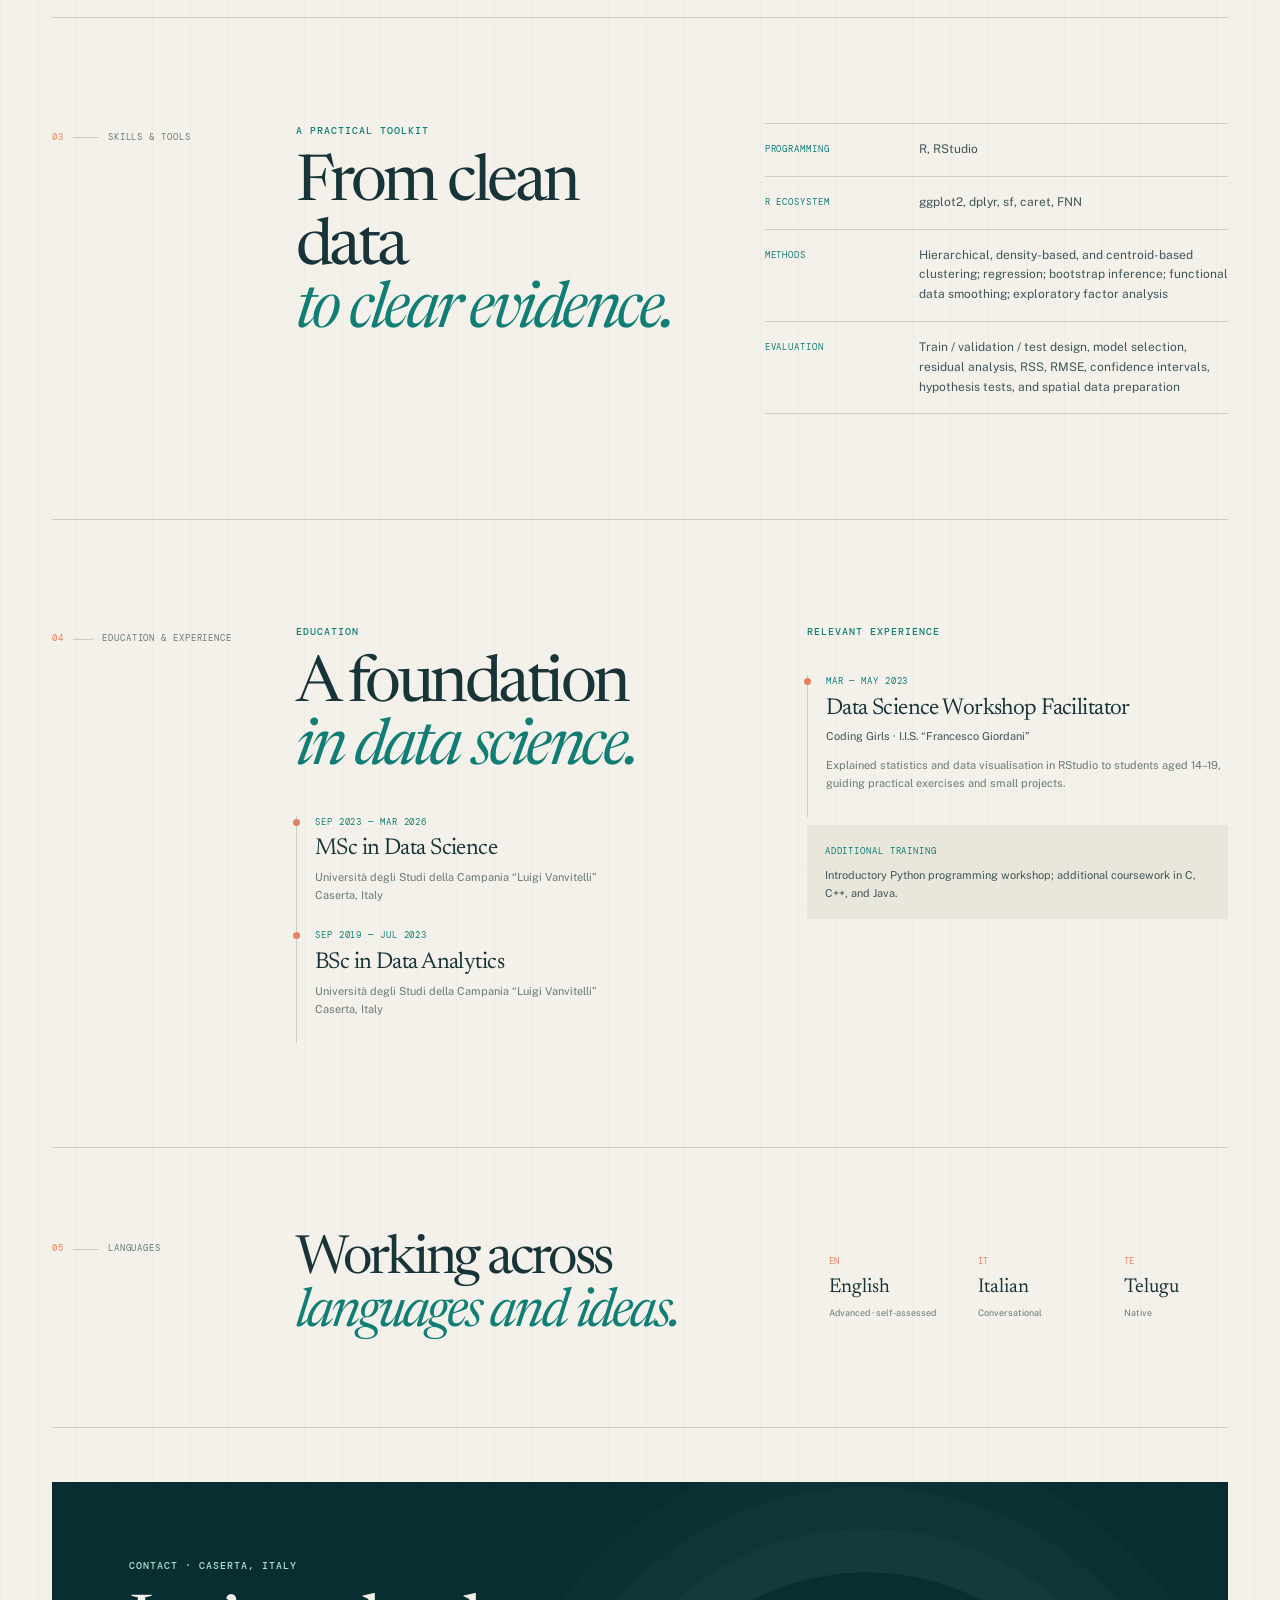
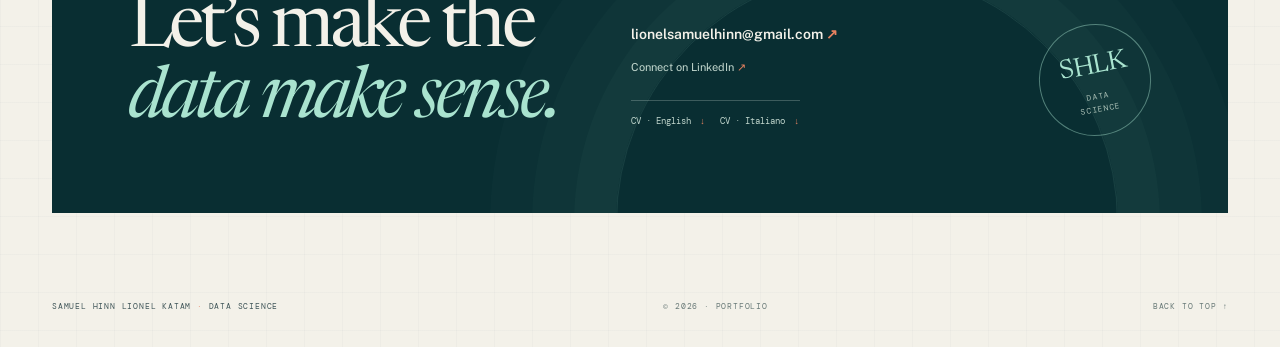
==== commit 56e49cf8: "Refine portfolio project layout and navigation" ====
--- a/index.html
+++ b/index.html
@@ -141,7 +141,7 @@
           <div class="section-heading-row">
             <div>
               <p class="eyebrow">SELECTED ACADEMIC WORK</p>
-              <h2 id="projects-title">Questions, methods,<br /><em>and measurable choices.</em></h2>
+              <h2 id="projects-title">Questions first.<br /><em>Evidence follows.</em></h2>
             </div>
             <p class="section-aside">Research across clustering, statistical inference, functional data, psychometrics, and business analysis.</p>
           </div>
@@ -185,76 +185,61 @@
             </aside>
           </article>
 
-          <article class="project-card project-secondary">
-            <div class="secondary-number">02</div>
-            <div class="secondary-content">
+          <div class="project-grid" aria-label="More portfolio projects">
+            <article class="project-tile">
+              <div class="project-tile-top"><span class="project-tile-number">02</span><span class="project-tile-mark" aria-hidden="true">DB<br />/ K</span></div>
               <div class="project-meta"><span>BACHELOR’S THESIS</span><span>2023</span></div>
               <h3>Density-Based vs. Centroid-Based Clustering</h3>
-              <p>Investigated density-based and centroid-based clustering approaches and their application to real datasets.</p>
-              <div class="tag-list"><span>Clustering</span><span>Method comparison</span><span>Data analysis</span></div>
-            </div>
-            <div class="secondary-mark" aria-hidden="true"><span>⋯</span><span>∴</span><span>◌</span></div>
-          </article>
-
-          <article class="project-card project-secondary">
-            <div class="secondary-number">03</div>
-            <div class="secondary-content">
+              <p>Compared two clustering families and explored how their different assumptions shape results on real datasets.</p>
+              <div class="tag-list"><span>Clustering</span><span>Method comparison</span></div>
+              <a class="project-tile-link" href="#education">Education &amp; experience <span aria-hidden="true">↗</span></a>
+            </article>
+
+            <article class="project-tile">
+              <div class="project-tile-top"><span class="project-tile-number">03</span><span class="project-tile-mark" aria-hidden="true">H₀</span></div>
               <div class="project-meta"><span>STATISTICAL METHODS</span><span>R</span></div>
               <h3>Experimental Research Design</h3>
-              <p>Worked through independent-group, paired-sample, and multi-group tests using lung-capacity and memory-score examples. The case study flags inconsistencies in the original interpretation.</p>
-              <div class="tag-list"><span>Wilcoxon rank-sum</span><span>Paired t-test</span><span>One-way ANOVA</span></div>
-              <a class="inline-link project-read-link" href="/projects.html#experimental-design">Read the case study <span aria-hidden="true">↗</span></a>
-            </div>
-            <div class="secondary-mark" aria-hidden="true"><span>H₀</span><span>↔</span><span>p</span></div>
-          </article>
-
-          <article class="project-card project-secondary">
-            <div class="secondary-number">04</div>
-            <div class="secondary-content">
+              <p>Worked through independent-group, paired-sample, and multi-group tests with lung-capacity and memory-score examples.</p>
+              <div class="tag-list"><span>Wilcoxon</span><span>Paired t-test</span><span>ANOVA</span></div>
+              <a class="project-tile-link" href="/projects.html#experimental-design">Read the case study <span aria-hidden="true">↗</span></a>
+            </article>
+
+            <article class="project-tile">
+              <div class="project-tile-top"><span class="project-tile-number">04</span><span class="project-tile-mark" aria-hidden="true">80<br /><small>CURVES</small></span></div>
               <div class="project-meta"><span>SIMULATION STUDY</span><span>R</span></div>
               <h3>Smoothing Simulated Functional Data</h3>
-              <p>Compared B-spline basis sizes on 80 simulated noisy curves to study how smoothing complexity changes bias, variance, and approximation error.</p>
-              <div class="tag-list"><span>Functional data analysis</span><span>B-splines</span><span>Bias–variance trade-off</span></div>
-              <a class="inline-link project-read-link" href="/projects.html#functional-data">Read the case study <span aria-hidden="true">↗</span></a>
-            </div>
-            <div class="secondary-mark" aria-hidden="true"><span>∿</span><span>⌁</span><span>∿</span></div>
-          </article>
-
-          <article class="project-card project-secondary">
-            <div class="secondary-number">05</div>
-            <div class="secondary-content">
-              <div class="project-meta"><span>BOOTSTRAP INFERENCE</span><span>2022 · R</span></div>
-              <h3>Memory-Test Data: Confidence Intervals and Tests</h3>
-              <p>Applied bootstrap intervals and hypothesis tests to a public Kaggle dataset, with results framed as a secondary analysis rather than a clinical finding.</p>
-              <div class="tag-list"><span>Bootstrap</span><span>Confidence intervals</span><span>Hypothesis testing</span></div>
-              <a class="inline-link project-read-link" href="/projects.html#memory-inference">Read the case study <span aria-hidden="true">↗</span></a>
-            </div>
-            <div class="secondary-mark" aria-hidden="true"><span>n</span><span>↗</span><span>CI</span></div>
-          </article>
-
-          <article class="project-card project-secondary">
-            <div class="secondary-number">06</div>
-            <div class="secondary-content">
+              <p>Compared B-spline basis sizes to study how model flexibility changes smoothness, bias, and variance.</p>
+              <div class="tag-list"><span>Functional data</span><span>B-splines</span></div>
+              <a class="project-tile-link" href="/projects.html#functional-data">Read the case study <span aria-hidden="true">↗</span></a>
+            </article>
+
+            <article class="project-tile">
+              <div class="project-tile-top"><span class="project-tile-number">05</span><span class="project-tile-mark" aria-hidden="true">n =<br />198</span></div>
+              <div class="project-meta"><span>BOOTSTRAP INFERENCE</span><span>2022</span></div>
+              <h3>Memory-Test Data: Intervals &amp; Tests</h3>
+              <p>Applied resampling and hypothesis tests to public Kaggle data, framed as secondary analysis rather than clinical evidence.</p>
+              <div class="tag-list"><span>Bootstrap</span><span>Confidence intervals</span></div>
+              <a class="project-tile-link" href="/projects.html#memory-inference">Read the case study <span aria-hidden="true">↗</span></a>
+            </article>
+
+            <article class="project-tile">
+              <div class="project-tile-top"><span class="project-tile-number">06</span><span class="project-tile-mark" aria-hidden="true">26<br /><small>ITEMS</small></span></div>
               <div class="project-meta"><span>EXPLORATORY PSYCHOMETRICS</span><span>R</span></div>
-              <h3>Exploring Structure in Big Five Survey Items</h3>
-              <p>Used item diagnostics, KMO and Bartlett tests, parallel analysis, PCA, and rotated factor solutions to explore 26 public personality-survey items.</p>
-              <div class="tag-list"><span>Factor analysis</span><span>PCA</span><span>Survey data</span></div>
-              <a class="inline-link project-read-link" href="/projects.html#psychometrics">Read the case study <span aria-hidden="true">↗</span></a>
-            </div>
-            <div class="secondary-mark" aria-hidden="true"><span>↗</span><span>⋮</span><span>↗</span></div>
-          </article>
-
-          <article class="project-card project-secondary">
-            <div class="secondary-number">07</div>
-            <div class="secondary-content">
+              <h3>Structure in Big Five Survey Items</h3>
+              <p>Explored personality-survey items with KMO and Bartlett diagnostics, parallel analysis, PCA, and rotated factors.</p>
+              <div class="tag-list"><span>Factor analysis</span><span>PCA</span></div>
+              <a class="project-tile-link" href="/projects.html#psychometrics">Read the case study <span aria-hidden="true">↗</span></a>
+            </article>
+
+            <article class="project-tile">
+              <div class="project-tile-top"><span class="project-tile-number">07</span><span class="project-tile-mark" aria-hidden="true">9,994<br /><small>TRANSACTIONS</small></span></div>
               <div class="project-meta"><span>EXPLORATORY DATA ANALYSIS</span><span>R</span></div>
-              <h3>Superstore Sales, Shipping, and Profit</h3>
-              <p>Explored 9,994 sample transactions across customer segments, regions, product groups, discounts, sales, and profit.</p>
-              <div class="tag-list"><span>Data visualisation</span><span>Retail analytics</span><span>Kaggle dataset</span></div>
-              <a class="inline-link project-read-link" href="/projects.html#superstore">Read the case study <span aria-hidden="true">↗</span></a>
-            </div>
-            <div class="secondary-mark" aria-hidden="true"><span>▥</span><span>↗</span><span>▤</span></div>
-          </article>
+              <h3>Superstore Sales, Shipping &amp; Profit</h3>
+              <p>Explored customer, regional, and product patterns across sample orders and transaction-level metrics.</p>
+              <div class="tag-list"><span>Retail analytics</span><span>Visualisation</span></div>
+              <a class="project-tile-link" href="/projects.html#superstore">Read the case study <span aria-hidden="true">↗</span></a>
+            </article>
+          </div>
 
           <p class="projects-note">Open a case study for its data source, methods, reported results, and scope notes.</p>
         </div>
--- a/styles.css
+++ b/styles.css
@@ -30,13 +30,15 @@
   background-size: 38px 38px;
 }
 a { color: inherit; }
+a:focus-visible, summary:focus-visible { outline: 2px solid var(--coral); outline-offset: 4px; }
 ::selection { color: var(--paper); background: var(--teal); }
 .page-shell { width: min(var(--shell), calc(100% - 104px)); margin-inline: auto; }
 .skip-link { position: absolute; z-index: 20; top: 8px; left: 8px; padding: 10px 14px; transform: translateY(-150%); background: var(--ink); color: white; }
 .skip-link:focus { transform: translateY(0); }
 
 .site-header {
-  position: relative;
+  position: sticky;
+  top: 0;
   z-index: 5;
   display: flex;
   align-items: center;
@@ -44,7 +46,8 @@
   min-height: 86px;
   padding: 0 max(52px, calc((100vw - var(--shell)) / 2));
   border-bottom: 1px solid var(--line);
-  background: rgba(243, 241, 233, 0.94);
+  background: rgba(243, 241, 233, 0.88);
+  backdrop-filter: blur(14px);
 }
 .brand { display: inline-flex; align-items: center; gap: 12px; text-decoration: none; }
 .brand-mark { display: grid; place-items: center; width: 42px; height: 42px; border: 1px solid var(--ink); border-radius: 50%; font-family: var(--display); font-size: 18px; letter-spacing: -1px; }
@@ -54,6 +57,7 @@
 .desktop-nav { display: flex; align-items: center; gap: clamp(19px, 2.5vw, 38px); margin-left: auto; margin-right: clamp(24px, 4vw, 60px); }
 .desktop-nav a, .header-link { color: var(--ink-soft); text-decoration: none; font-size: 12px; transition: color 180ms ease; }
 .desktop-nav a:hover, .header-link:hover { color: var(--teal); }
+.desktop-nav a[aria-current="page"] { color: var(--teal); text-decoration: underline; text-decoration-color: var(--coral); text-underline-offset: 6px; }
 .header-link { display: inline-flex; align-items: center; gap: 8px; padding-bottom: 3px; border-bottom: 1px solid var(--teal); color: var(--teal); font-weight: 600; white-space: nowrap; }
 .header-link span { font-size: 14px; }
 .mobile-nav { display: none; }
@@ -138,14 +142,25 @@
 .aside-bottom { display: grid; grid-template-columns: 1fr auto; gap: 3px 12px; padding-top: 16px; border-top: 1px solid rgba(224, 239, 229, 0.25); }
 .aside-bottom > span { color: #a9c5ba; font-size: 8px; }
 .aside-bottom strong { grid-row: span 2; align-self: center; color: var(--coral); font-family: var(--display); font-size: 31px; font-weight: 400; }
-.project-secondary { position: relative; display: grid; grid-template-columns: 70px 1fr 110px; align-items: center; gap: 25px; margin-top: 17px; padding: 27px clamp(25px, 4vw, 54px); }
-.secondary-number { color: var(--coral); font-family: var(--display); font-size: 39px; font-style: italic; }
-.secondary-content .project-meta { margin-bottom: 8px; }
-.secondary-content h3 { max-width: 680px; margin: 0 0 7px; font-size: clamp(24px, 3vw, 34px); }
-.secondary-content p { max-width: 740px; margin-bottom: 0; color: var(--ink-soft); font-size: 12px; }
-.secondary-content .tag-list { margin-top: 13px; }
-.secondary-mark { display: flex; flex-wrap: wrap; align-items: center; justify-content: center; gap: 0 11px; width: 95px; height: 75px; border-left: 1px solid var(--line); color: var(--teal); font-family: var(--display); font-size: 31px; }
-.secondary-mark span:nth-child(2) { color: var(--coral); font-size: 19px; }
+.project-grid { display: grid; grid-template-columns: repeat(3, minmax(0, 1fr)); gap: 13px; margin-top: 13px; }
+.project-tile { position: relative; display: flex; min-width: 0; min-height: 330px; flex-direction: column; padding: 22px; border: 1px solid var(--line); border-top: 2px solid var(--teal); background: rgba(248, 247, 240, 0.68); transition: transform 180ms ease, box-shadow 180ms ease, background 180ms ease, border-color 180ms ease; }
+.project-tile:nth-child(3n + 2) { border-top-color: var(--coral); }
+.project-tile:nth-child(3n + 3) { border-top-color: #a5b386; }
+.project-tile:hover { z-index: 1; transform: translateY(-4px); border-color: rgba(17, 126, 117, 0.38); background: rgba(255, 254, 249, 0.94); box-shadow: 0 14px 28px rgba(24, 52, 56, 0.09); }
+.project-tile:focus-within { border-color: var(--teal); box-shadow: 0 0 0 2px rgba(17, 126, 117, 0.12); }
+.project-tile-top { display: flex; align-items: flex-start; justify-content: space-between; gap: 12px; margin-bottom: 19px; }
+.project-tile-number { color: var(--coral); font-family: var(--display); font-size: 32px; font-style: italic; letter-spacing: -.04em; line-height: 1; }
+.project-tile-mark { display: grid; place-items: center; min-width: 55px; min-height: 48px; padding: 5px; border: 1px solid var(--line); color: var(--teal); font-family: var(--mono); font-size: 12px; line-height: 1.1; text-align: center; }
+.project-tile-mark small { color: var(--muted); font-size: 7px; letter-spacing: .08em; }
+.project-tile .project-meta { min-height: 25px; align-content: start; gap: 6px 17px; font-size: 8px; }
+.project-tile h3 { margin: 10px 0 8px; font-family: var(--display); font-size: clamp(22px, 2vw, 27px); font-weight: 400; letter-spacing: -.035em; line-height: 1.06; }
+.project-tile > p { margin: 0; color: var(--ink-soft); font-size: 11px; line-height: 1.65; }
+.project-tile .tag-list { margin-top: auto; padding-top: 16px; gap: 6px; }
+.project-tile .tag-list span { padding: 5px 7px; font-size: 7px; }
+.project-tile-link { display: flex; justify-content: space-between; align-items: center; gap: 8px; margin-top: 14px; padding-top: 11px; border-top: 1px solid var(--line); color: var(--teal); font-size: 10px; font-weight: 600; text-decoration: none; }
+.project-tile-link span { color: var(--coral); font-size: 14px; transition: transform 180ms ease; }
+.project-tile-link:hover span { transform: translate(2px, -2px); }
+.project-tile-link:focus-visible, .study-index a:focus-visible, .inline-link:focus-visible { outline: 2px solid var(--coral); outline-offset: 4px; }
 .projects-note { margin: 14px 0 0; color: var(--muted); font-family: var(--mono); font-size: 9px; }
 
 .skills-section { padding-block: 105px; }
@@ -224,6 +239,7 @@
   .signal-item span { max-width: 125px; }
   .content-section { grid-template-columns: 145px 1fr; gap: 35px; }
   .project-featured { grid-template-columns: minmax(0, 1.5fr) minmax(220px, 0.7fr); }
+  .project-grid { grid-template-columns: repeat(2, minmax(0, 1fr)); }
   .project-details-grid { gap: 18px; }
   .contact-grid { grid-template-columns: 1fr 0.8fr; }
   .contact-stamp { position: absolute; right: 0; top: 0; width: 85px; height: 85px; opacity: 0.55; }
@@ -259,8 +275,6 @@
   .project-featured { grid-template-columns: 1fr; }
   .project-card-aside { min-height: 300px; }
   .k-chart { width: min(100%, 330px); margin-inline: auto; }
-  .project-secondary { grid-template-columns: 40px 1fr; gap: 18px; }
-  .secondary-mark { display: none; }
   .language-row { align-items: flex-start; flex-direction: column; }
   .contact-section { margin-block: 30px; padding: 40px 30px; }
   .contact-grid { grid-template-columns: 1fr; gap: 30px; }
@@ -289,9 +303,9 @@
   .project-card-main { padding: 23px 19px; }
   .project-card h3 { font-size: 31px; }
   .project-details-grid { grid-template-columns: 1fr; gap: 18px; }
-  .project-secondary { grid-template-columns: 27px 1fr; gap: 12px; padding: 22px 18px; }
-  .secondary-number { font-size: 30px; }
-  .secondary-content h3 { font-size: 26px; }
+  .project-grid { grid-template-columns: 1fr; }
+  .project-tile { min-height: 285px; padding: 21px; }
+  .project-tile h3 { font-size: 28px; }
   .skill-row { grid-template-columns: 1fr; gap: 5px; }
   .language-list { flex-wrap: wrap; gap: 20px 30px; }
   .contact-section { padding: 35px 22px; }
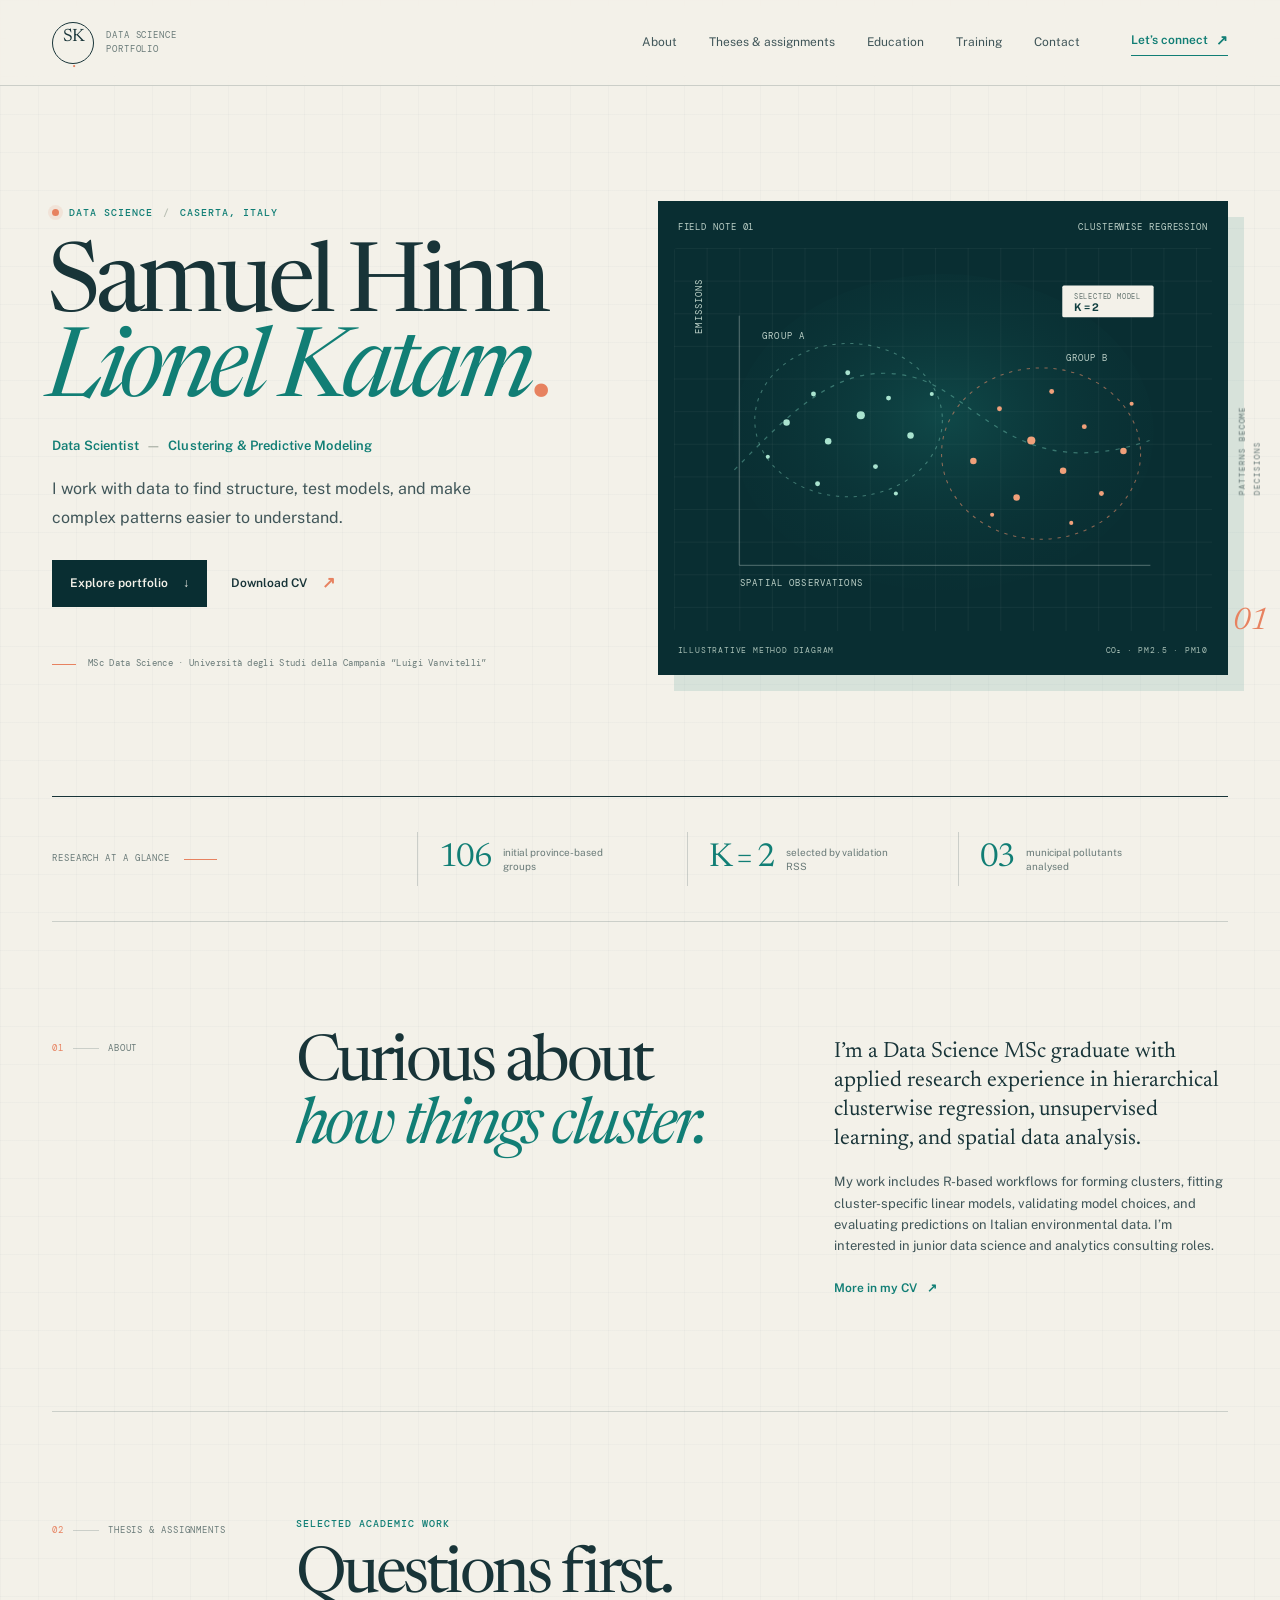
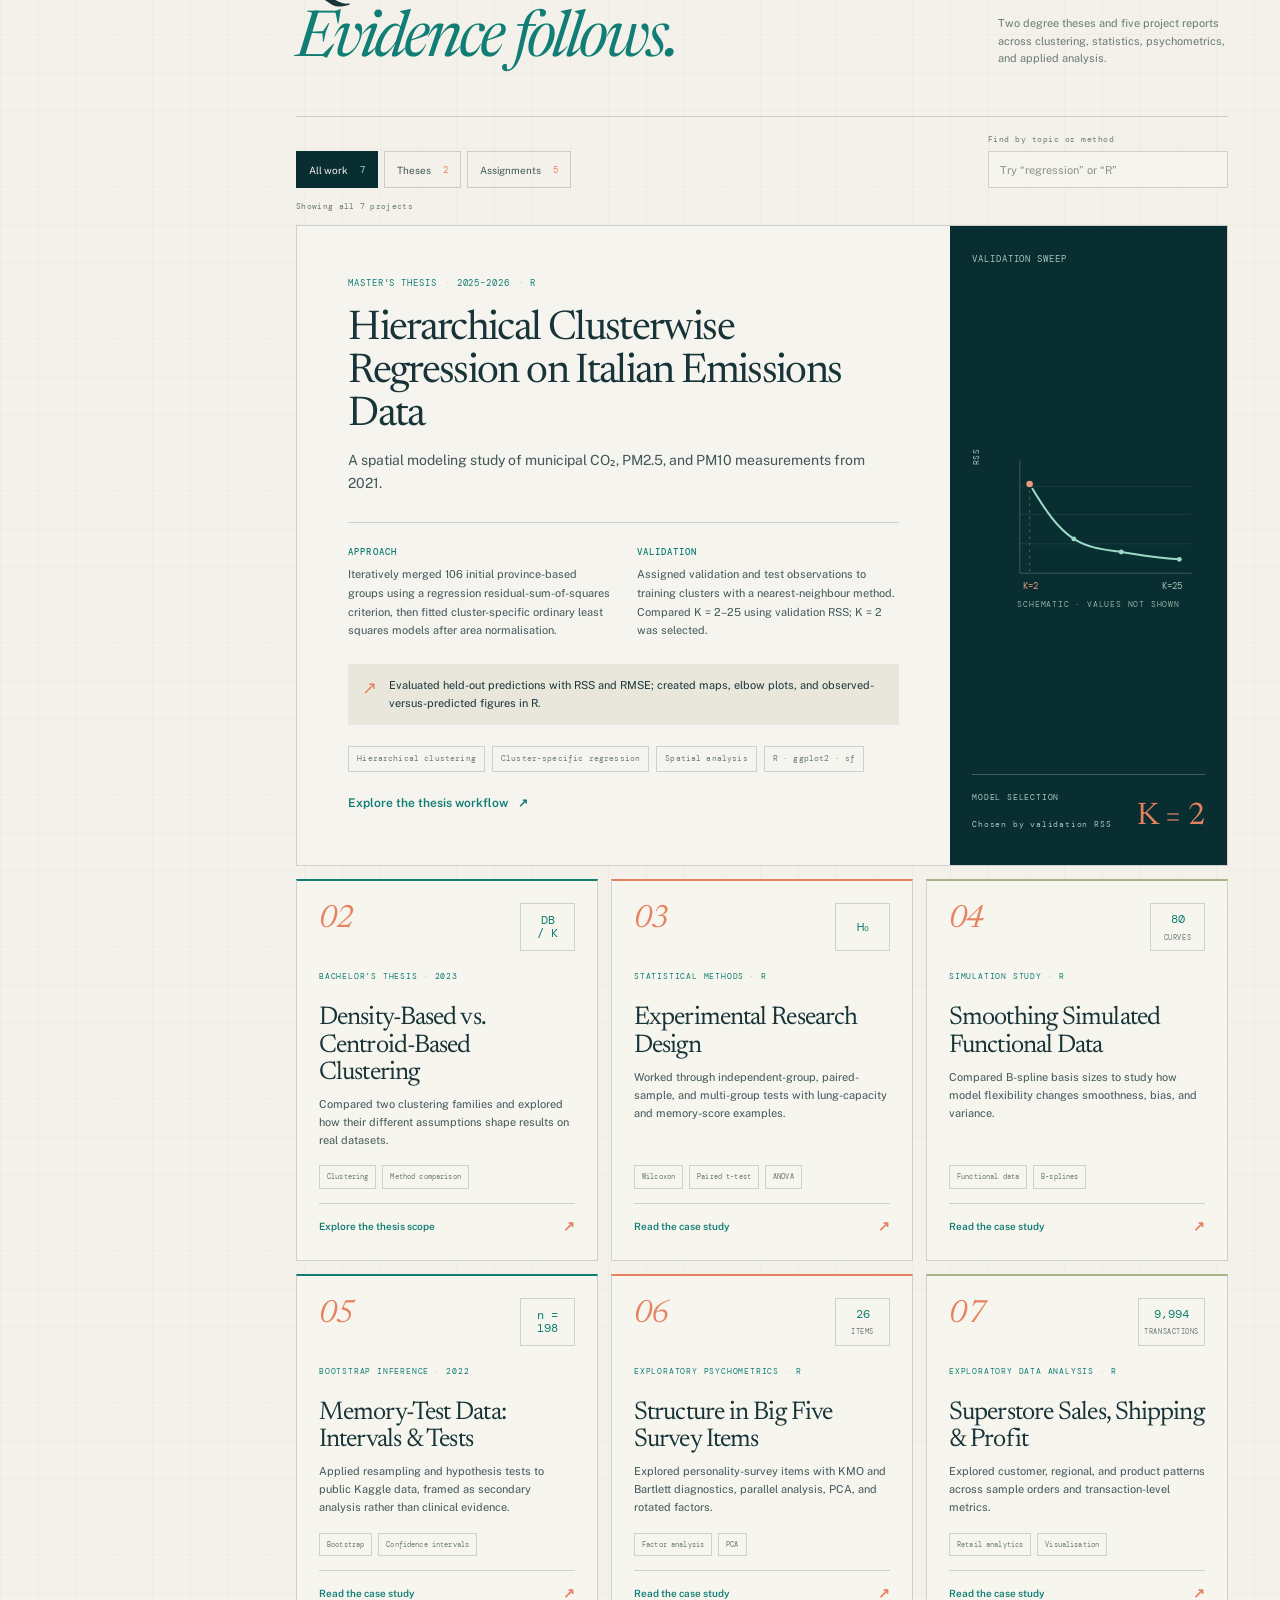
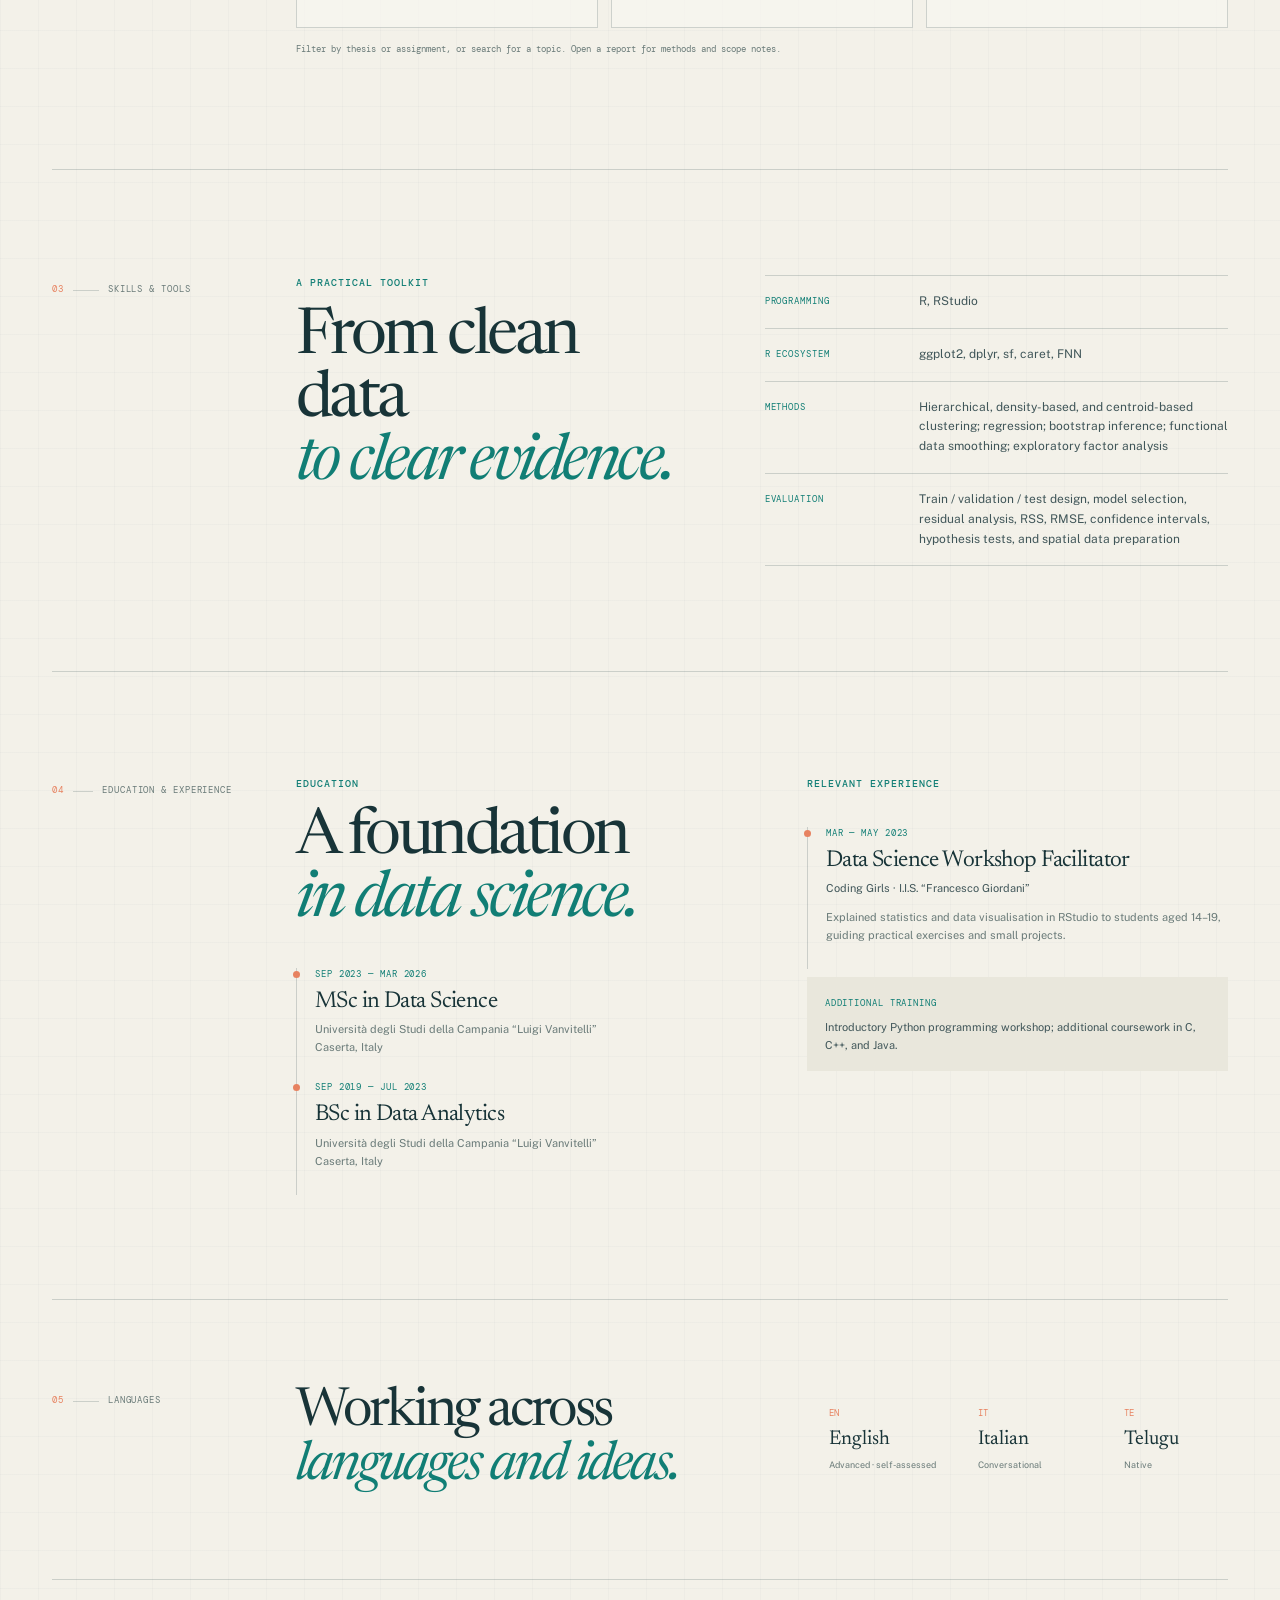
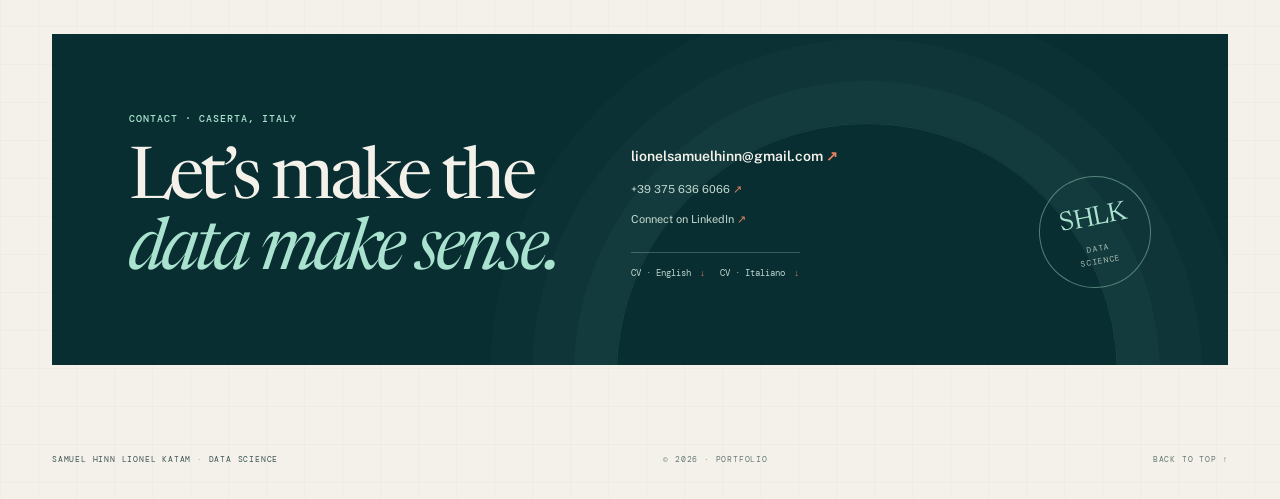
==== commit 98277aa1: "Complete academic portfolio and add project filters" ====
--- a/index.html
+++ b/index.html
@@ -4,9 +4,9 @@
     <meta charset="utf-8" />
     <meta name="viewport" content="width=device-width, initial-scale=1" />
     <meta name="theme-color" content="#f3f1e9" />
-    <meta name="description" content="Samuel Hinn Lionel Katam's data science portfolio: clustering, predictive modeling, and spatial data analysis." />
+    <meta name="description" content="Samuel Hinn Lionel Katam's portfolio: two data science theses and five project reports in clustering, statistics, psychometrics, and applied analysis." />
     <meta property="og:title" content="Samuel Hinn Lionel Katam — Data Scientist" />
-    <meta property="og:description" content="Selected data science projects in clustering, predictive modeling, and spatial analysis." />
+    <meta property="og:description" content="Two theses and five data science project reports by Samuel Hinn Lionel Katam." />
     <meta property="og:type" content="website" />
     <title>Samuel Hinn Lionel Katam — Data Scientist</title>
     <link rel="icon" type="image/svg+xml" href="/favicon.svg" />
@@ -24,7 +24,7 @@
       </a>
       <nav class="desktop-nav" aria-label="Main navigation">
         <a href="#about">About</a>
-        <a href="#projects">Portfolio projects</a>
+        <a href="#projects">Theses &amp; assignments</a>
         <a href="#education">Education</a>
         <a href="#training">Training</a>
         <a href="#contact">Contact</a>
@@ -34,7 +34,7 @@
         <summary aria-label="Open navigation menu"><span></span><span></span></summary>
         <nav aria-label="Mobile navigation">
           <a href="#about">About</a>
-          <a href="#projects">Portfolio projects</a>
+          <a href="#projects">Theses &amp; assignments</a>
           <a href="#education">Education</a>
           <a href="#training">Training</a>
           <a href="#contact">Contact</a>
@@ -136,17 +136,31 @@
       </section>
 
       <section class="content-section projects-section page-shell" id="projects" aria-labelledby="projects-title">
-        <div class="section-index"><span>02</span><span class="index-line"></span><span>PORTFOLIO PROJECTS</span></div>
+        <div class="section-index"><span>02</span><span class="index-line"></span><span>THESIS &amp; ASSIGNMENTS</span></div>
         <div class="section-body">
           <div class="section-heading-row">
             <div>
               <p class="eyebrow">SELECTED ACADEMIC WORK</p>
               <h2 id="projects-title">Questions first.<br /><em>Evidence follows.</em></h2>
             </div>
-            <p class="section-aside">Research across clustering, statistical inference, functional data, psychometrics, and business analysis.</p>
-          </div>
-
-          <article class="project-card project-featured">
+            <p class="section-aside">Two degree theses and five project reports across clustering, statistics, psychometrics, and applied analysis.</p>
+          </div>
+
+          <div class="project-controls" data-project-controls hidden>
+            <div class="project-filter" role="group" aria-label="Filter theses and assignments">
+              <button type="button" class="is-active" data-project-filter="all" aria-controls="portfolio-work" aria-pressed="true">All work <span>7</span></button>
+              <button type="button" data-project-filter="thesis" aria-controls="portfolio-work" aria-pressed="false">Theses <span>2</span></button>
+              <button type="button" data-project-filter="assignment" aria-controls="portfolio-work" aria-pressed="false">Assignments <span>5</span></button>
+            </div>
+            <label class="project-search" for="project-search">
+              <span>Find by topic or method</span>
+              <input id="project-search" type="search" placeholder="Try “regression” or “R”" autocomplete="off" />
+            </label>
+          </div>
+          <p class="project-results" id="project-results" aria-live="polite" aria-atomic="true" hidden>7 projects · use the filters to explore</p>
+
+          <div class="portfolio-work" id="portfolio-work">
+          <article class="project-card project-featured" data-work-card data-work-kind="thesis">
             <div class="project-card-main">
               <div class="project-meta"><span>MASTER’S THESIS</span><span>2025–2026</span><span>R</span></div>
               <h3>Hierarchical Clusterwise Regression on Italian Emissions Data</h3>
@@ -164,6 +178,7 @@
               </div>
               <div class="project-result"><span class="result-mark">↗</span><p>Evaluated held-out predictions with RSS and RMSE; created maps, elbow plots, and observed-versus-predicted figures in R.</p></div>
               <div class="tag-list" aria-label="Project skills and tools"><span>Hierarchical clustering</span><span>Cluster-specific regression</span><span>Spatial analysis</span><span>R · ggplot2 · sf</span></div>
+              <a class="inline-link thesis-detail-link" href="/projects.html#masters-thesis">Explore the thesis workflow <span aria-hidden="true">↗</span></a>
             </div>
             <aside class="project-card-aside" aria-label="Model selection summary">
               <div class="aside-label">VALIDATION SWEEP</div>
@@ -186,16 +201,16 @@
           </article>
 
           <div class="project-grid" aria-label="More portfolio projects">
-            <article class="project-tile">
+            <article class="project-tile" data-work-card data-work-kind="thesis">
               <div class="project-tile-top"><span class="project-tile-number">02</span><span class="project-tile-mark" aria-hidden="true">DB<br />/ K</span></div>
               <div class="project-meta"><span>BACHELOR’S THESIS</span><span>2023</span></div>
               <h3>Density-Based vs. Centroid-Based Clustering</h3>
               <p>Compared two clustering families and explored how their different assumptions shape results on real datasets.</p>
               <div class="tag-list"><span>Clustering</span><span>Method comparison</span></div>
-              <a class="project-tile-link" href="#education">Education &amp; experience <span aria-hidden="true">↗</span></a>
-            </article>
-
-            <article class="project-tile">
+              <a class="project-tile-link" href="/projects.html#bachelors-thesis">Explore the thesis scope <span aria-hidden="true">↗</span></a>
+            </article>
+
+            <article class="project-tile" data-work-card data-work-kind="assignment">
               <div class="project-tile-top"><span class="project-tile-number">03</span><span class="project-tile-mark" aria-hidden="true">H₀</span></div>
               <div class="project-meta"><span>STATISTICAL METHODS</span><span>R</span></div>
               <h3>Experimental Research Design</h3>
@@ -204,7 +219,7 @@
               <a class="project-tile-link" href="/projects.html#experimental-design">Read the case study <span aria-hidden="true">↗</span></a>
             </article>
 
-            <article class="project-tile">
+            <article class="project-tile" data-work-card data-work-kind="assignment">
               <div class="project-tile-top"><span class="project-tile-number">04</span><span class="project-tile-mark" aria-hidden="true">80<br /><small>CURVES</small></span></div>
               <div class="project-meta"><span>SIMULATION STUDY</span><span>R</span></div>
               <h3>Smoothing Simulated Functional Data</h3>
@@ -213,7 +228,7 @@
               <a class="project-tile-link" href="/projects.html#functional-data">Read the case study <span aria-hidden="true">↗</span></a>
             </article>
 
-            <article class="project-tile">
+            <article class="project-tile" data-work-card data-work-kind="assignment">
               <div class="project-tile-top"><span class="project-tile-number">05</span><span class="project-tile-mark" aria-hidden="true">n =<br />198</span></div>
               <div class="project-meta"><span>BOOTSTRAP INFERENCE</span><span>2022</span></div>
               <h3>Memory-Test Data: Intervals &amp; Tests</h3>
@@ -222,7 +237,7 @@
               <a class="project-tile-link" href="/projects.html#memory-inference">Read the case study <span aria-hidden="true">↗</span></a>
             </article>
 
-            <article class="project-tile">
+            <article class="project-tile" data-work-card data-work-kind="assignment">
               <div class="project-tile-top"><span class="project-tile-number">06</span><span class="project-tile-mark" aria-hidden="true">26<br /><small>ITEMS</small></span></div>
               <div class="project-meta"><span>EXPLORATORY PSYCHOMETRICS</span><span>R</span></div>
               <h3>Structure in Big Five Survey Items</h3>
@@ -231,7 +246,7 @@
               <a class="project-tile-link" href="/projects.html#psychometrics">Read the case study <span aria-hidden="true">↗</span></a>
             </article>
 
-            <article class="project-tile">
+            <article class="project-tile" data-work-card data-work-kind="assignment">
               <div class="project-tile-top"><span class="project-tile-number">07</span><span class="project-tile-mark" aria-hidden="true">9,994<br /><small>TRANSACTIONS</small></span></div>
               <div class="project-meta"><span>EXPLORATORY DATA ANALYSIS</span><span>R</span></div>
               <h3>Superstore Sales, Shipping &amp; Profit</h3>
@@ -241,7 +256,8 @@
             </article>
           </div>
 
-          <p class="projects-note">Open a case study for its data source, methods, reported results, and scope notes.</p>
+          <p class="projects-note">Filter by thesis or assignment, or search for a topic. Open a report for methods and scope notes.</p>
+          </div>
         </div>
       </section>
 
@@ -314,6 +330,7 @@
           </div>
           <div class="contact-details">
             <a class="contact-email" href="mailto:lionelsamuelhinn@gmail.com">lionelsamuelhinn@gmail.com <span aria-hidden="true">↗</span></a>
+            <a class="contact-link" href="tel:+393756366066">+39 375 636 6066 <span aria-hidden="true">↗</span></a>
             <a class="contact-link" href="https://www.linkedin.com/in/samuel-hinn-lionel-katam/" target="_blank" rel="noreferrer">Connect on LinkedIn <span aria-hidden="true">↗</span></a>
             <div class="cv-links">
               <a href="/cv/Samuel_Katam_Data_Scientist_EN.pdf" download>CV · English <span aria-hidden="true">↓</span></a>
@@ -330,5 +347,6 @@
       <span>© 2026 · PORTFOLIO</span>
       <a href="#top">BACK TO TOP ↑</a>
     </footer>
+    <script src="/interactions.js" defer></script>
   </body>
 </html>
--- a/styles.css
+++ b/styles.css
@@ -17,6 +17,7 @@
 }
 
 * { box-sizing: border-box; }
+[hidden] { display: none !important; }
 html { scroll-behavior: smooth; scroll-padding-top: 92px; }
 body {
   margin: 0;
@@ -116,6 +117,19 @@
 .section-heading-row { display: flex; align-items: end; justify-content: space-between; gap: 28px; margin-bottom: 43px; }
 .section-heading-row .eyebrow { margin-bottom: 15px; }
 .section-aside { max-width: 230px; margin: 0 0 5px; color: var(--muted); font-size: 11px; line-height: 1.6; }
+.project-controls { display: flex; align-items: end; justify-content: space-between; gap: 20px; margin: 4px 0 0; padding: 16px 0 12px; border-top: 1px solid var(--line); }
+.project-filter { display: flex; flex-wrap: wrap; gap: 6px; }
+.project-filter button { display: inline-flex; align-items: center; gap: 12px; min-height: 37px; padding: 0 12px; border: 1px solid var(--line); background: transparent; color: var(--ink-soft); font-family: var(--body); font-size: 10px; cursor: pointer; transition: color 160ms ease, background 160ms ease, border-color 160ms ease; }
+.project-filter button:hover { border-color: var(--teal); color: var(--teal); }
+.project-filter button span { color: var(--coral); font-family: var(--mono); font-size: 9px; }
+.project-filter button.is-active { border-color: var(--teal-dark); background: var(--teal-dark); color: var(--paper); }
+.project-filter button.is-active span { color: var(--mint); }
+.project-filter button:focus-visible, .project-search input:focus-visible { outline: 2px solid var(--coral); outline-offset: 3px; }
+.project-search { display: grid; gap: 5px; width: min(240px, 100%); color: var(--muted); font-family: var(--mono); font-size: 8px; letter-spacing: .06em; }
+.project-search input { width: 100%; min-height: 37px; padding: 0 11px; border: 1px solid var(--line); border-radius: 0; background: rgba(248, 247, 240, .7); color: var(--ink); font-family: var(--body); font-size: 11px; letter-spacing: 0; }
+.project-search input::placeholder { color: #87928a; }
+.project-results { min-height: 1.5em; margin: 0 0 12px; color: var(--muted); font-family: var(--mono); font-size: 8px; letter-spacing: .04em; }
+.portfolio-work { min-width: 0; }
 .project-card { border: 1px solid var(--line); background: rgba(248, 247, 240, 0.68); }
 .project-featured { display: grid; grid-template-columns: minmax(0, 1.7fr) minmax(260px, 0.72fr); }
 .project-card-main { padding: clamp(25px, 4vw, 54px); }
@@ -161,6 +175,7 @@
 .project-tile-link span { color: var(--coral); font-size: 14px; transition: transform 180ms ease; }
 .project-tile-link:hover span { transform: translate(2px, -2px); }
 .project-tile-link:focus-visible, .study-index a:focus-visible, .inline-link:focus-visible { outline: 2px solid var(--coral); outline-offset: 4px; }
+.thesis-detail-link { margin-top: 22px; }
 .projects-note { margin: 14px 0 0; color: var(--muted); font-family: var(--mono); font-size: 9px; }
 
 .skills-section { padding-block: 105px; }
@@ -272,6 +287,8 @@
   .about-copy { max-width: 620px; }
   .section-heading-row { align-items: start; flex-direction: column; margin-bottom: 28px; }
   .section-aside { max-width: 390px; }
+  .project-controls { align-items: stretch; flex-direction: column; gap: 12px; }
+  .project-search { width: 100%; }
   .project-featured { grid-template-columns: 1fr; }
   .project-card-aside { min-height: 300px; }
   .k-chart { width: min(100%, 330px); margin-inline: auto; }
@@ -306,6 +323,8 @@
   .project-grid { grid-template-columns: 1fr; }
   .project-tile { min-height: 285px; padding: 21px; }
   .project-tile h3 { font-size: 28px; }
+  .project-filter { display: grid; grid-template-columns: repeat(3, minmax(0, 1fr)); }
+  .project-filter button { justify-content: space-between; gap: 5px; padding-inline: 8px; font-size: 9px; }
   .skill-row { grid-template-columns: 1fr; gap: 5px; }
   .language-list { flex-wrap: wrap; gap: 20px 30px; }
   .contact-section { padding: 35px 22px; }
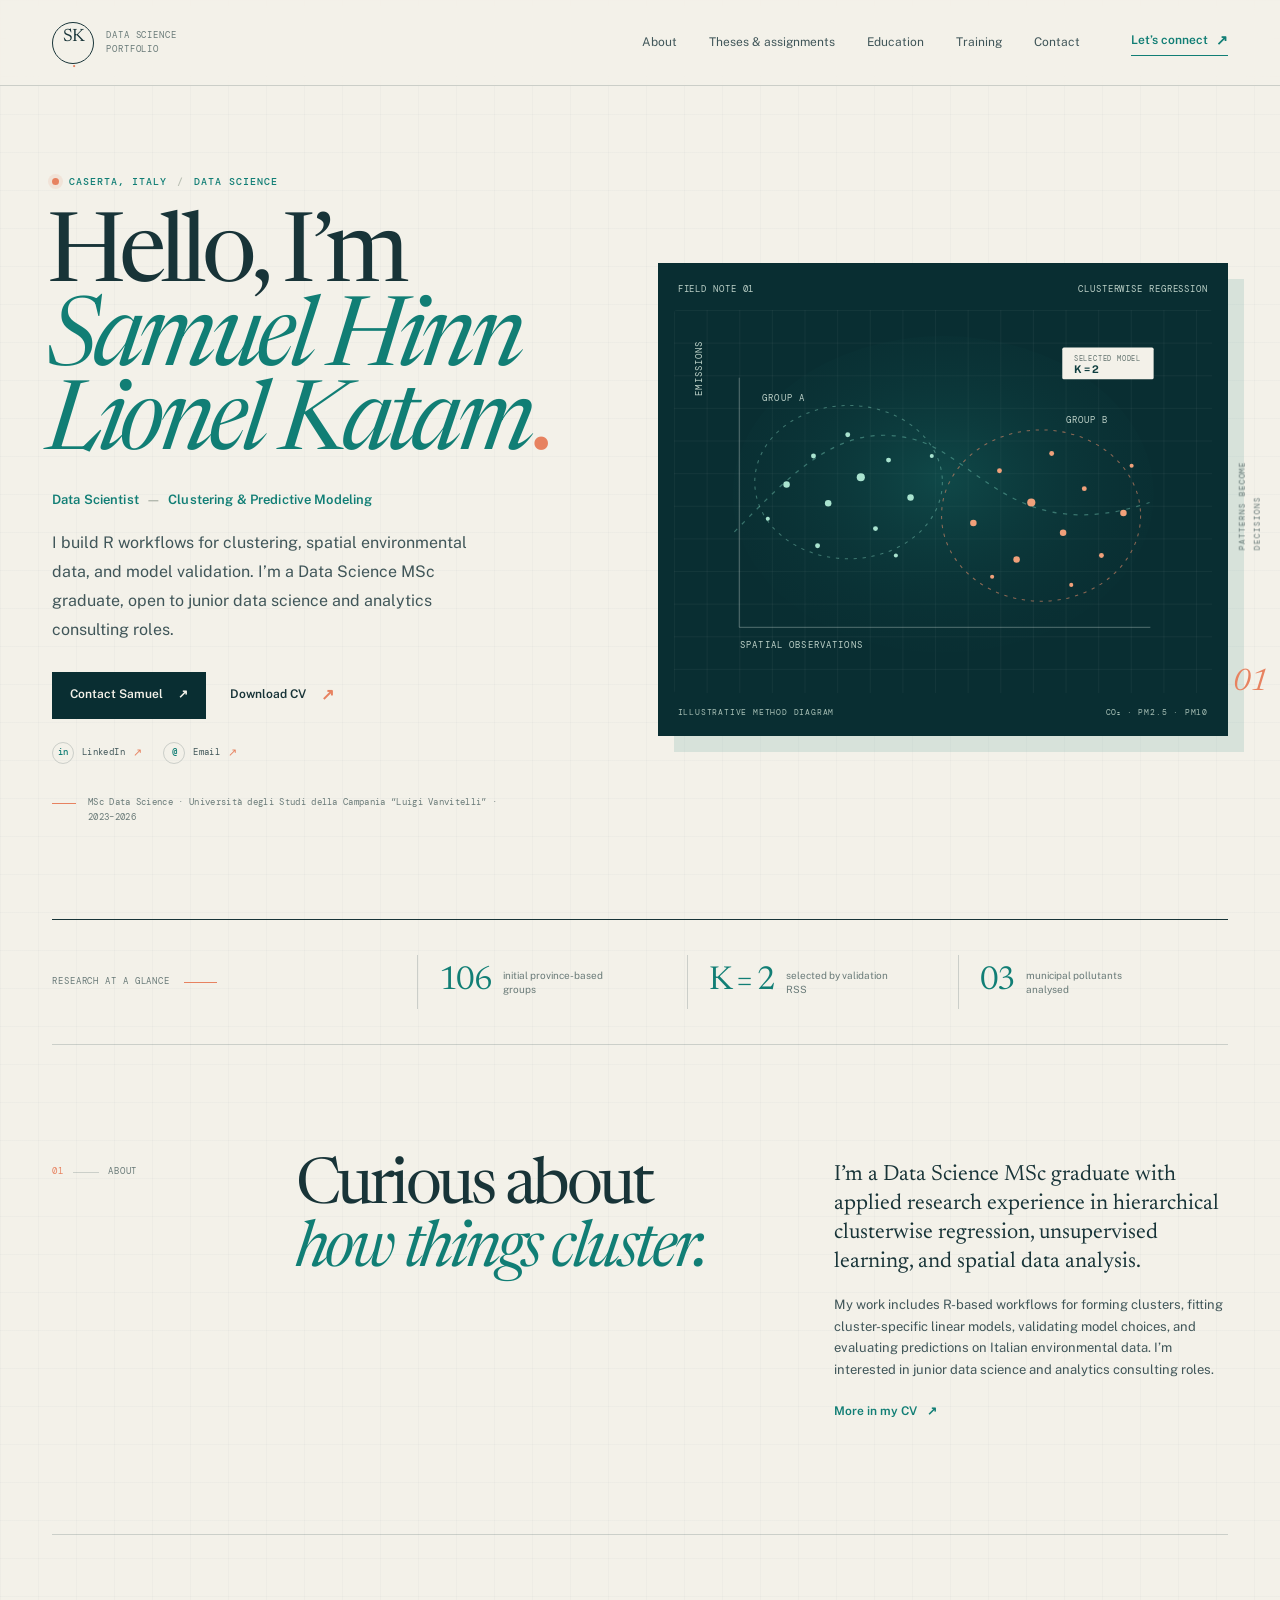
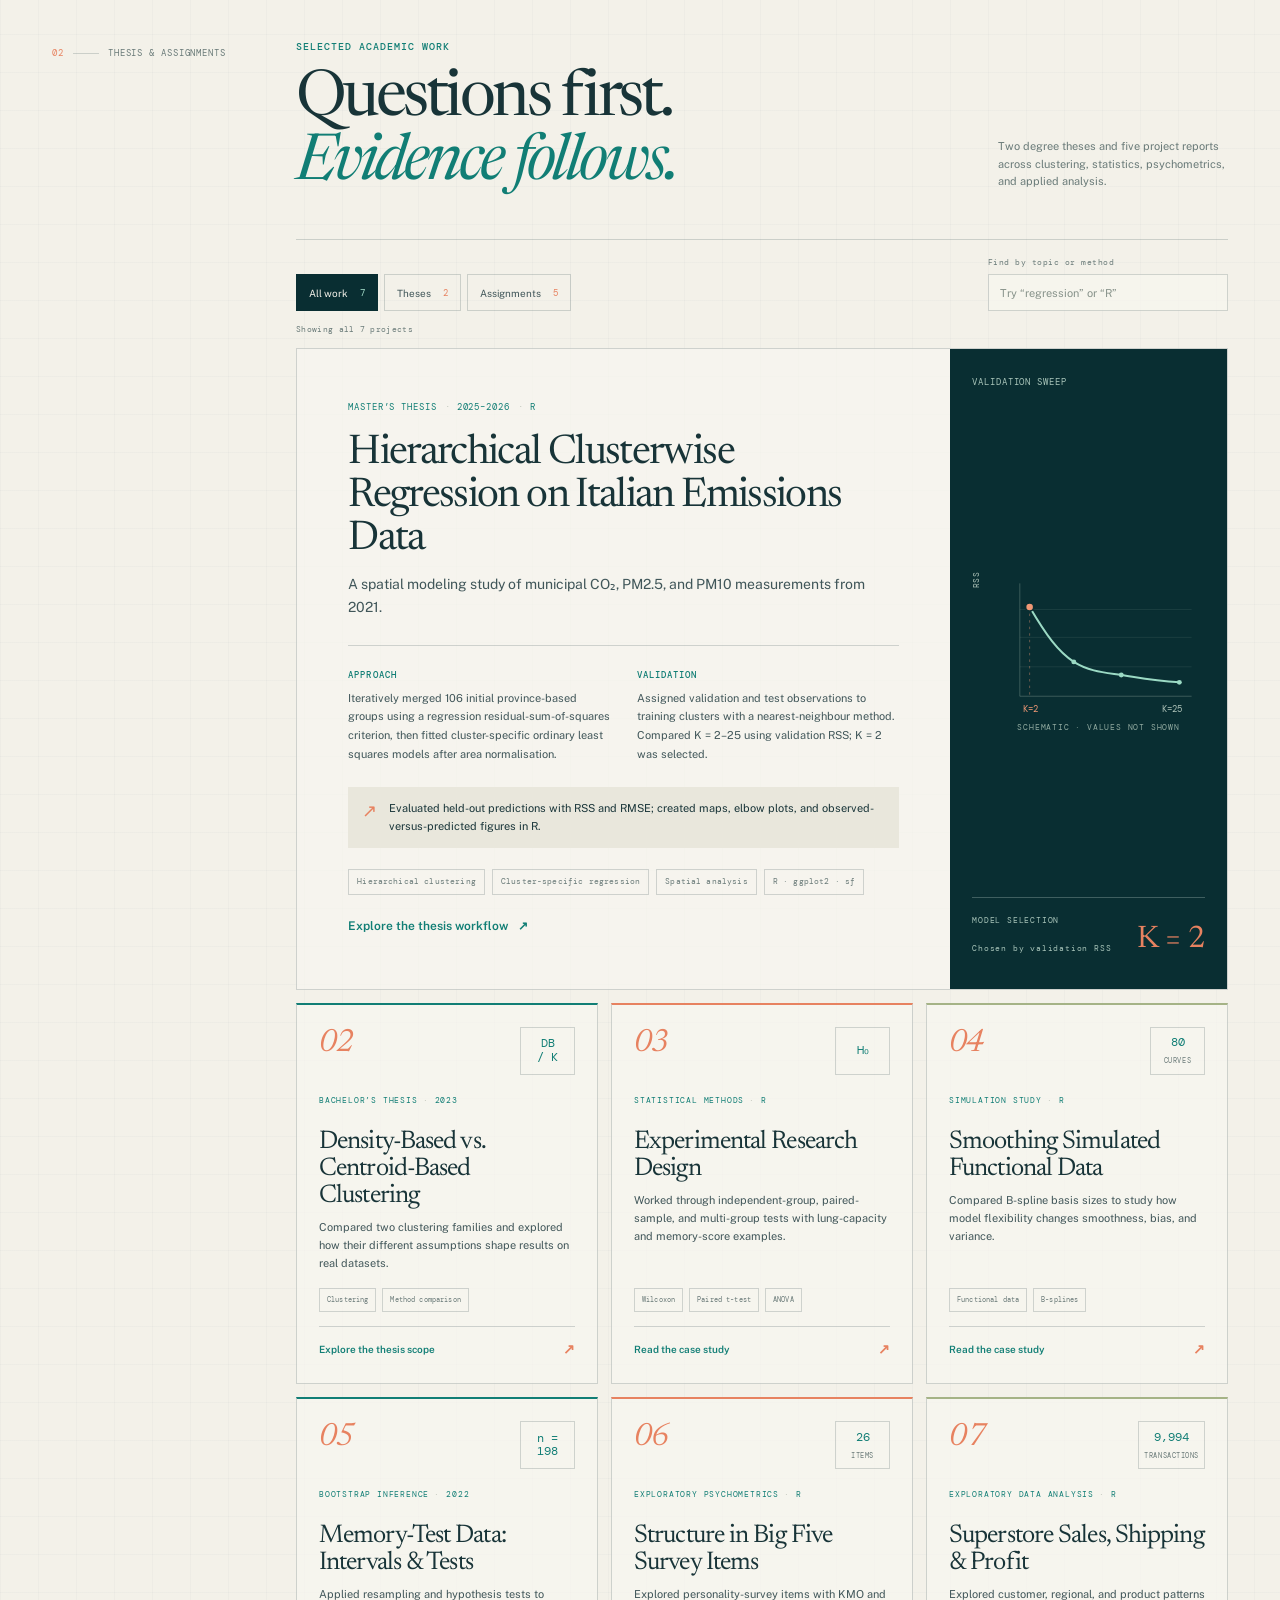
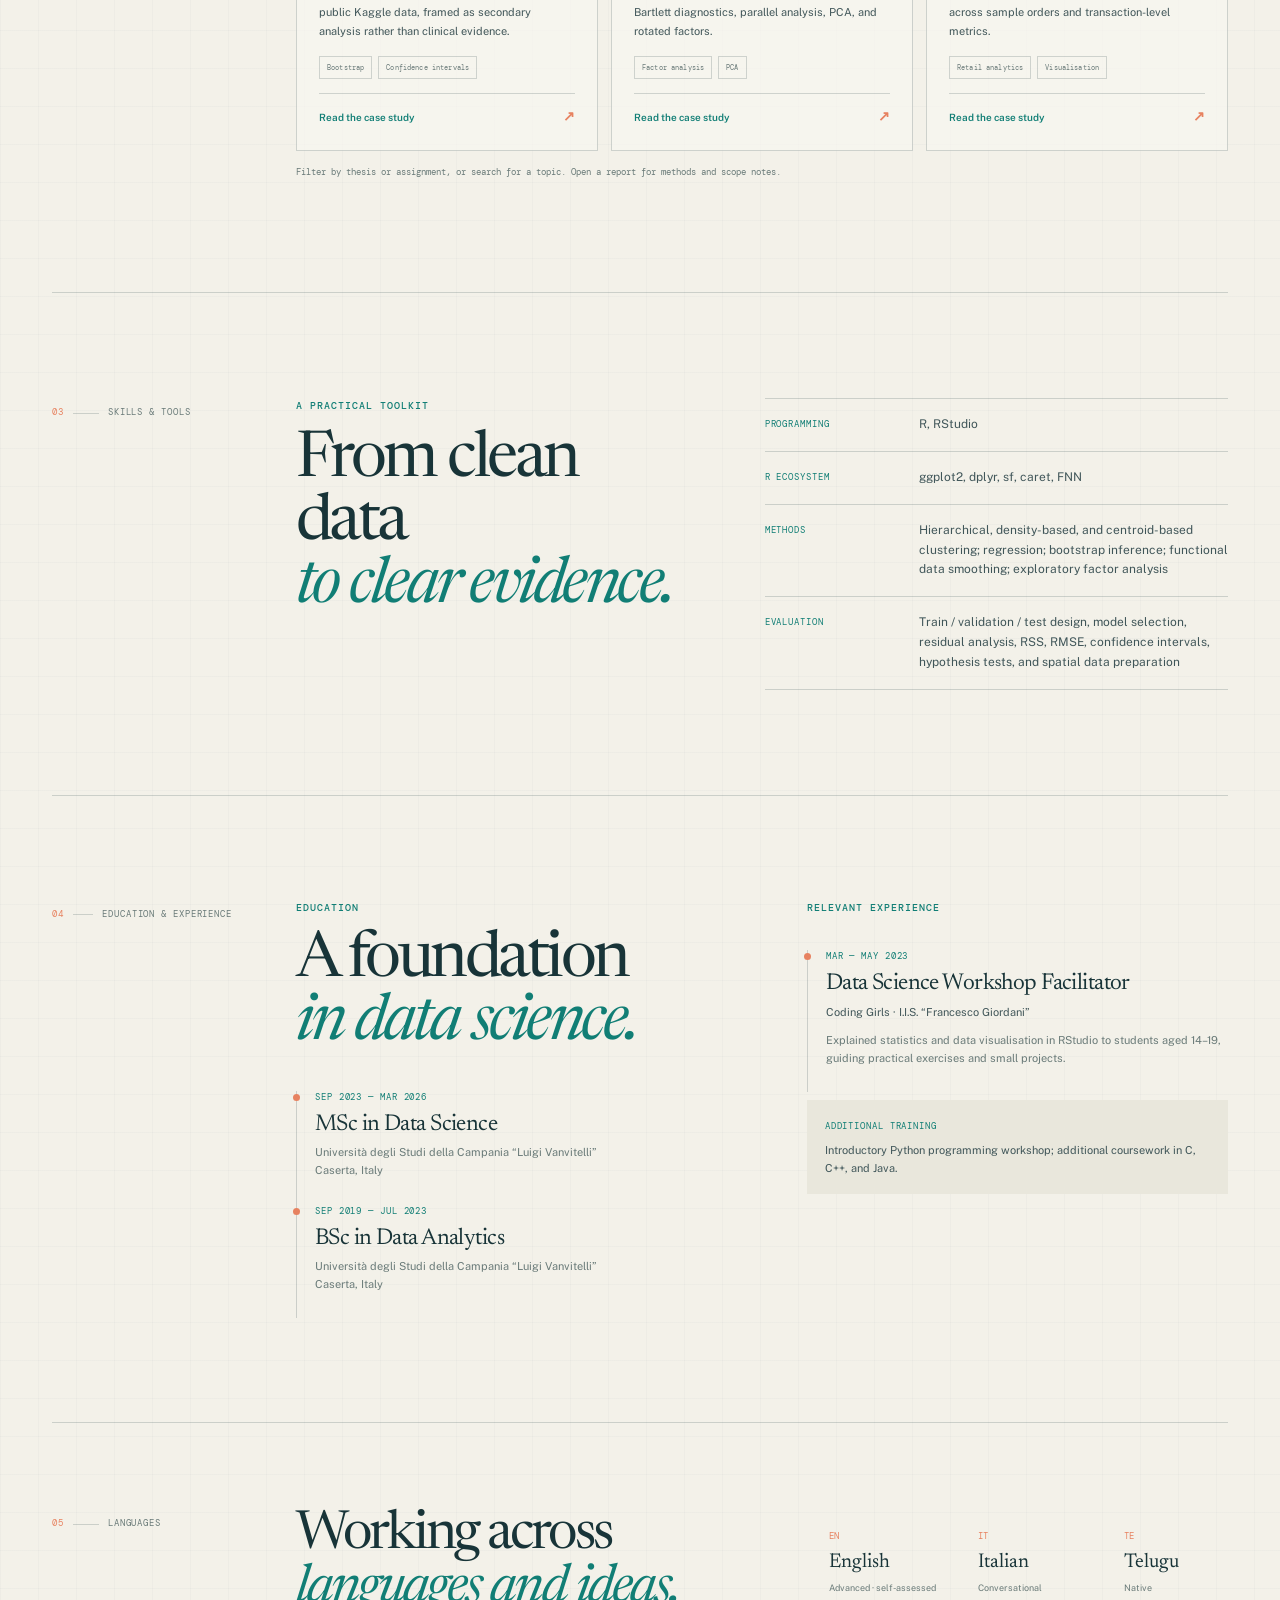
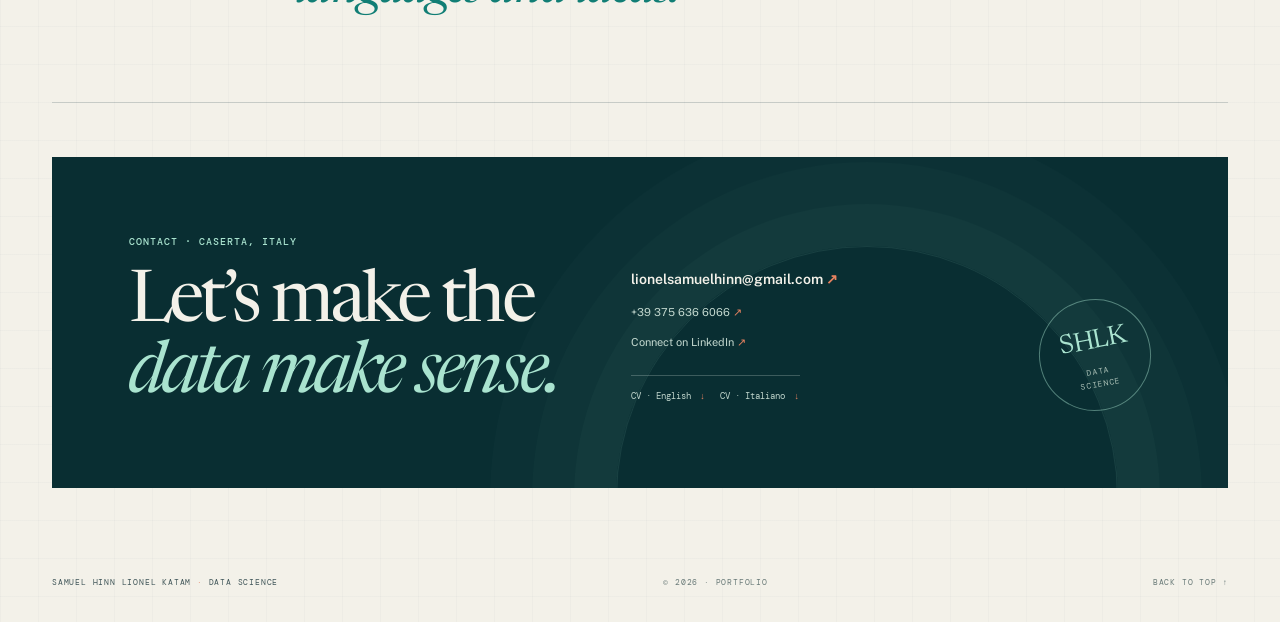
==== commit 2dfb4348: "Adapt Samuel hero to the requested portfolio style" ====
--- a/index.html
+++ b/index.html
@@ -45,17 +45,21 @@
     <main id="main">
       <section class="hero page-shell" id="top" aria-labelledby="hero-title">
         <div class="hero-copy">
-          <p class="eyebrow"><span class="eyebrow-dot"></span> DATA SCIENCE <span class="eyebrow-separator">/</span> CASERTA, ITALY</p>
-          <h1 id="hero-title">Samuel Hinn<br /><em>Lionel Katam</em><span class="hero-period">.</span></h1>
+          <p class="eyebrow"><span class="eyebrow-dot"></span> CASERTA, ITALY <span class="eyebrow-separator">/</span> DATA SCIENCE</p>
+          <h1 id="hero-title">Hello, I’m<br /><em>Samuel Hinn<br />Lionel Katam</em><span class="hero-period">.</span></h1>
           <p class="hero-role">Data Scientist <span>—</span> Clustering &amp; Predictive Modeling</p>
-          <p class="hero-intro">I work with data to find structure, test models, and make complex patterns easier to understand.</p>
+          <p class="hero-intro">I build R workflows for clustering, spatial environmental data, and model validation. I’m a Data Science MSc graduate, open to junior data science and analytics consulting roles.</p>
           <div class="hero-actions">
-            <a class="button button-primary" href="#projects">Explore portfolio <span aria-hidden="true">↓</span></a>
+            <a class="button button-primary" href="mailto:lionelsamuelhinn@gmail.com">Contact Samuel <span aria-hidden="true">↗</span></a>
             <a class="button button-text" href="/cv/Samuel_Katam_Data_Scientist_EN.pdf" download>Download CV <span aria-hidden="true">↗</span></a>
+          </div>
+          <div class="hero-platforms" aria-label="Connect with Samuel">
+            <a href="https://www.linkedin.com/in/samuel-hinn-lionel-katam/" target="_blank" rel="noreferrer"><span class="platform-icon" aria-hidden="true">in</span>LinkedIn <span class="platform-arrow" aria-hidden="true">↗</span></a>
+            <a href="mailto:lionelsamuelhinn@gmail.com"><span class="platform-icon" aria-hidden="true">@</span>Email <span class="platform-arrow" aria-hidden="true">↗</span></a>
           </div>
           <div class="hero-meta">
             <span class="meta-rule"></span>
-            <span>MSc Data Science · Università degli Studi della Campania “Luigi Vanvitelli”</span>
+            <span>MSc Data Science · Università degli Studi della Campania “Luigi Vanvitelli” · 2023–2026</span>
           </div>
         </div>
 
@@ -79,15 +83,15 @@
             <rect width="660" height="470" rx="4" fill="#092e32" />
             <rect width="660" height="470" rx="4" fill="url(#grid)" />
             <ellipse cx="330" cy="226" rx="258" ry="194" fill="url(#glow)" />
-            <path d="M74 272 C145 200 206 132 299 160 C374 184 423 290 583 236" fill="none" stroke="#71c5b1" stroke-opacity=".45" stroke-width="1.5" stroke-dasharray="5 8" />
+            <path class="cluster-route" d="M74 272 C145 200 206 132 299 160 C374 184 423 290 583 236" fill="none" stroke="#71c5b1" stroke-opacity=".45" stroke-width="1.5" stroke-dasharray="5 8" />
             <ellipse cx="214" cy="211" rx="115" ry="94" fill="none" stroke="#7dc8b5" stroke-opacity=".46" stroke-width="1.3" stroke-dasharray="4 7" />
             <ellipse cx="450" cy="252" rx="122" ry="105" fill="none" stroke="#e28a68" stroke-opacity=".6" stroke-width="1.3" stroke-dasharray="4 7" />
-            <g fill="#a9e3cf">
+            <g class="cluster-points cluster-points-a" fill="#a9e3cf">
               <circle cx="138" cy="214" r="4" /><circle cx="171" cy="179" r="3" /><circle cx="189" cy="237" r="4" /><circle cx="213" cy="153" r="3" />
               <circle cx="229" cy="205" r="5" /><circle cx="247" cy="268" r="3" /><circle cx="263" cy="184" r="3" /><circle cx="290" cy="230" r="4" />
               <circle cx="176" cy="289" r="3" /><circle cx="115" cy="256" r="2.5" /><circle cx="272" cy="301" r="2.5" /><circle cx="316" cy="179" r="2.5" />
             </g>
-            <g fill="#f0a07a">
+            <g class="cluster-points cluster-points-b" fill="#f0a07a">
               <circle cx="367" cy="261" r="4" /><circle cx="399" cy="197" r="3" /><circle cx="420" cy="306" r="4" /><circle cx="438" cy="236" r="5" />
               <circle cx="463" cy="176" r="3" /><circle cx="477" cy="273" r="4" /><circle cx="503" cy="219" r="3" /><circle cx="524" cy="301" r="3" />
               <circle cx="551" cy="249" r="4" /><circle cx="390" cy="327" r="2.5" /><circle cx="487" cy="337" r="2.5" /><circle cx="561" cy="191" r="2.5" />
--- a/styles.css
+++ b/styles.css
@@ -77,18 +77,26 @@
 .hero-role span { padding-inline: 4px; color: #a8afa4; }
 .hero-intro { max-width: 455px; margin-bottom: 27px; color: var(--ink-soft); font-size: 16px; line-height: 1.8; }
 .hero-actions { display: flex; flex-wrap: wrap; align-items: center; gap: 12px 22px; }
+.hero-platforms { display: flex; flex-wrap: wrap; gap: 10px 21px; margin-top: 23px; }
+.hero-platforms a { display: inline-flex; align-items: center; gap: 8px; color: var(--ink-soft); font-family: var(--mono); font-size: 9px; letter-spacing: .04em; text-decoration: none; transition: color 160ms ease; }
+.hero-platforms a:hover { color: var(--teal); }
+.platform-icon { display: grid; place-items: center; width: 22px; height: 22px; border: 1px solid var(--line); border-radius: 50%; color: var(--teal); font-size: 9px; font-weight: 500; }
+.platform-arrow { color: var(--coral); font-size: 11px; }
 .button { display: inline-flex; align-items: center; justify-content: center; gap: 15px; min-height: 47px; padding: 0 18px; font-size: 12px; font-weight: 600; text-decoration: none; transition: transform 180ms ease, background 180ms ease, color 180ms ease; }
 .button:hover { transform: translateY(-2px); }
 .button-primary { background: var(--teal-dark); color: var(--paper); }
 .button-primary:hover { background: var(--teal); }
 .button-text { padding-inline: 2px; color: var(--ink); }
 .button-text span { color: var(--coral); font-size: 16px; }
-.hero-meta { display: flex; align-items: flex-start; gap: 12px; max-width: 470px; margin-top: 49px; color: var(--muted); font-family: var(--mono); font-size: 9px; letter-spacing: 0.035em; line-height: 1.7; }
+.hero-meta { display: flex; align-items: flex-start; gap: 12px; max-width: 470px; margin-top: 31px; color: var(--muted); font-family: var(--mono); font-size: 9px; letter-spacing: 0.035em; line-height: 1.7; }
 .meta-rule { flex: 0 0 24px; height: 1px; margin-top: 8px; background: var(--coral); }
 .hero-visual { position: relative; padding: 16px; background: var(--teal-dark); color: var(--paper); box-shadow: 16px 16px 0 rgba(17, 126, 117, 0.12); animation: rise-in 700ms 100ms both; }
 .visual-topline, .visual-footline { display: flex; justify-content: space-between; gap: 12px; color: #bdd1c8; font-size: 9px; }
 .visual-topline { padding: 4px 4px 13px; }
 .cluster-art { display: block; width: 100%; height: auto; }
+.cluster-route { animation: route-travel 18s linear infinite; }
+.cluster-points { transform-box: fill-box; transform-origin: center; animation: data-pulse 5.5s ease-in-out infinite; }
+.cluster-points-b { animation-delay: -2.75s; }
 .visual-footline { padding: 13px 4px 2px; color: #a8c0b6; font-size: 8px; }
 .visual-index { position: absolute; right: -39px; bottom: 28px; color: var(--coral); font-family: var(--display); font-size: 31px; font-style: italic; }
 .hero-side-note { position: absolute; right: -36px; top: 45%; color: var(--muted); font-family: var(--mono); font-size: 8px; letter-spacing: 0.12em; line-height: 1.8; writing-mode: vertical-rl; transform: rotate(180deg); }
@@ -237,6 +245,8 @@
 .footer-brand span { color: var(--coral); }
 
 @keyframes rise-in { from { opacity: 0; transform: translateY(16px); } to { opacity: 1; transform: translateY(0); } }
+@keyframes route-travel { to { stroke-dashoffset: -130; } }
+@keyframes data-pulse { 0%, 100% { opacity: .78; transform: translateY(0); } 50% { opacity: 1; transform: translateY(-3px); } }
 @media (prefers-reduced-motion: reduce) {
   *, *::before, *::after { scroll-behavior: auto !important; animation-duration: 0.01ms !important; animation-iteration-count: 1 !important; transition-duration: 0.01ms !important; }
 }
@@ -335,3 +345,7 @@
   .site-footer { flex-wrap: wrap; justify-content: space-between; min-height: 72px; padding-block: 15px; font-size: 7px; }
   .footer-brand { flex-basis: 100%; }
 }
+
+@media (max-width: 390px) {
+  .hero h1 { font-size: clamp(44px, 13vw, 56px); }
+}
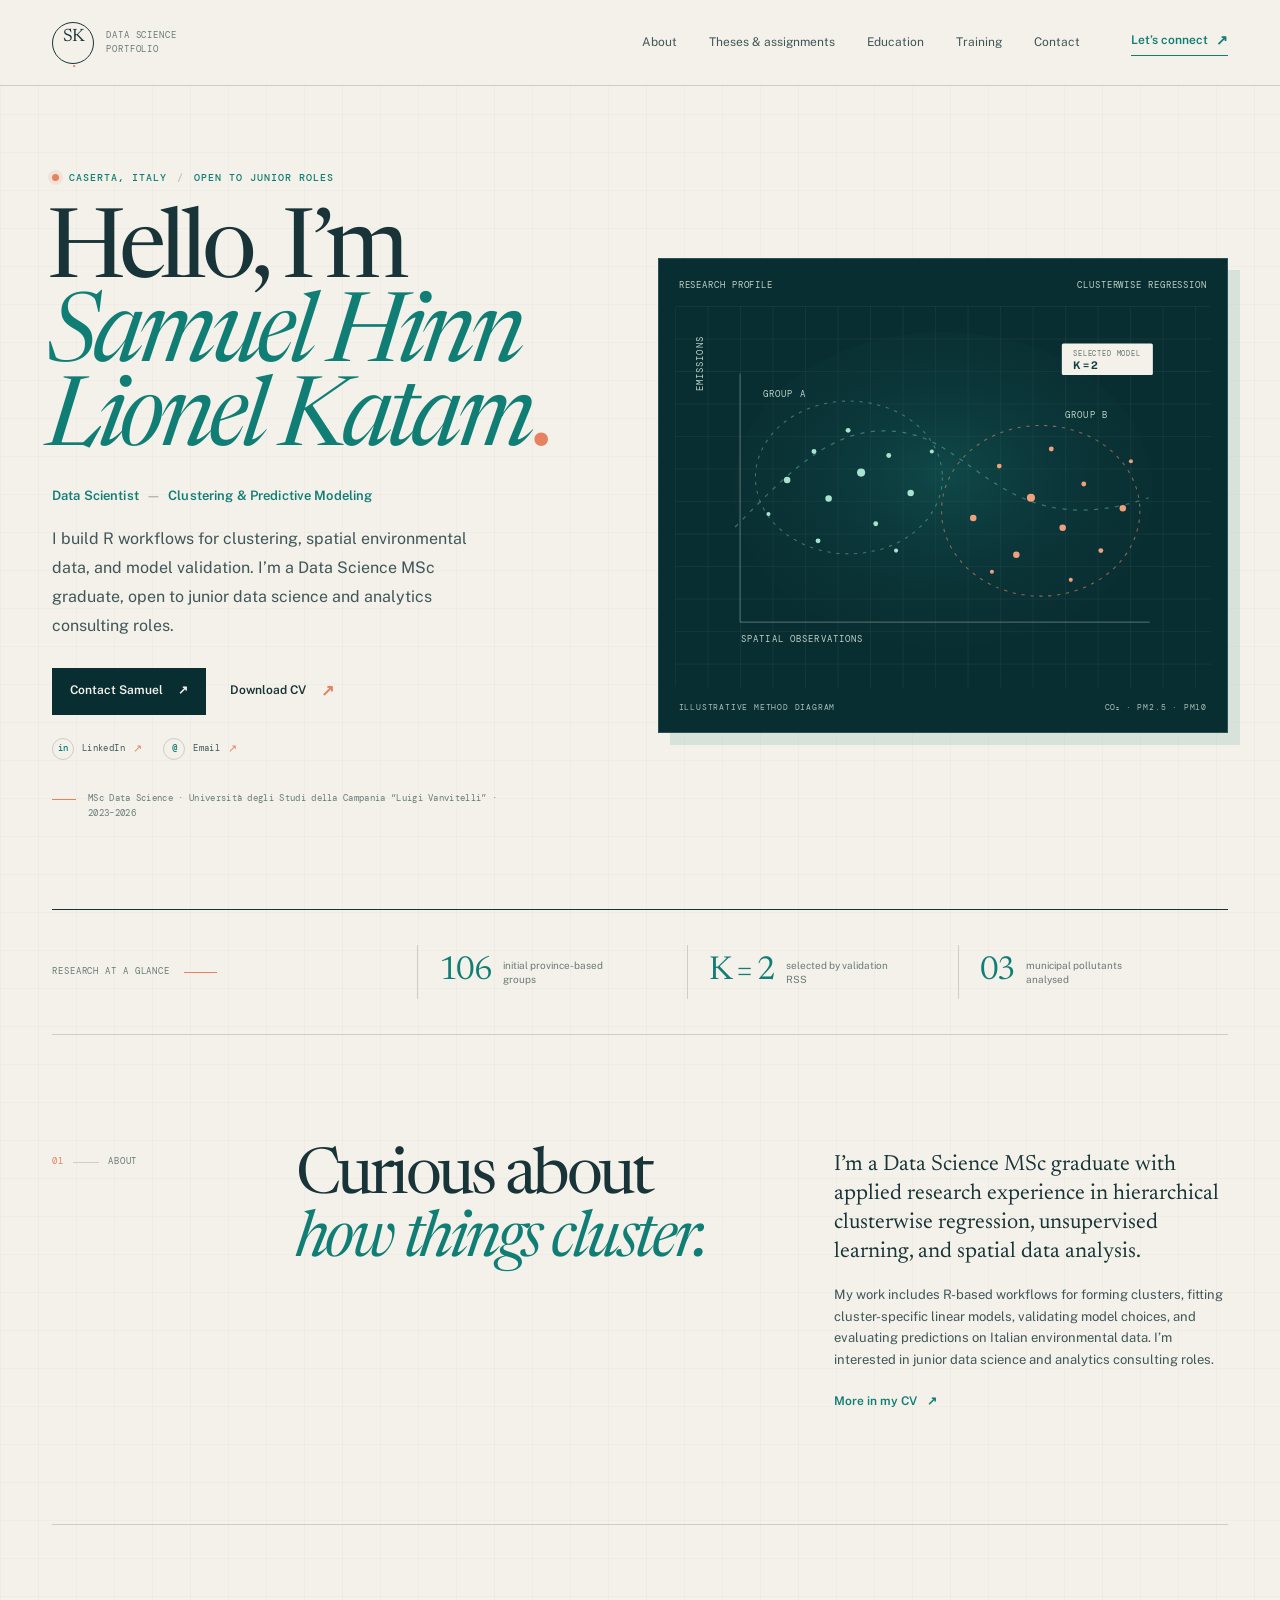
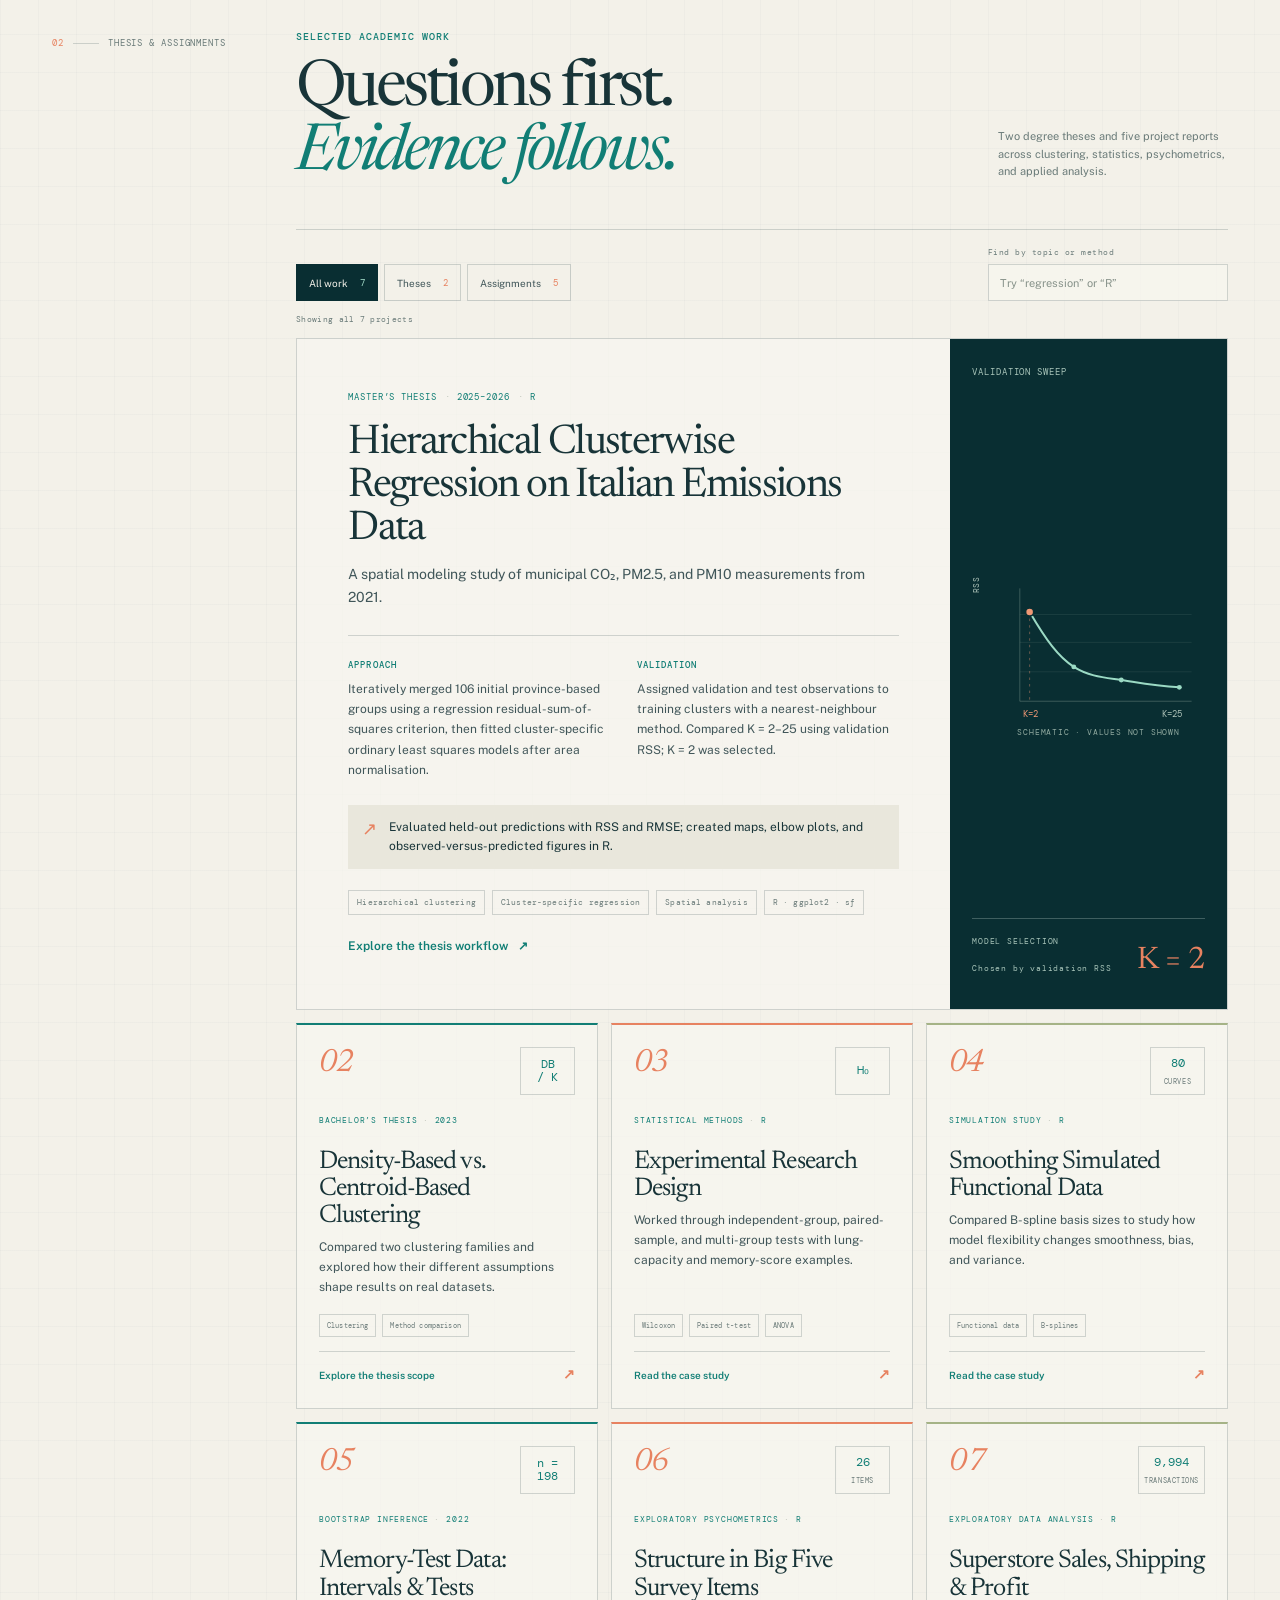
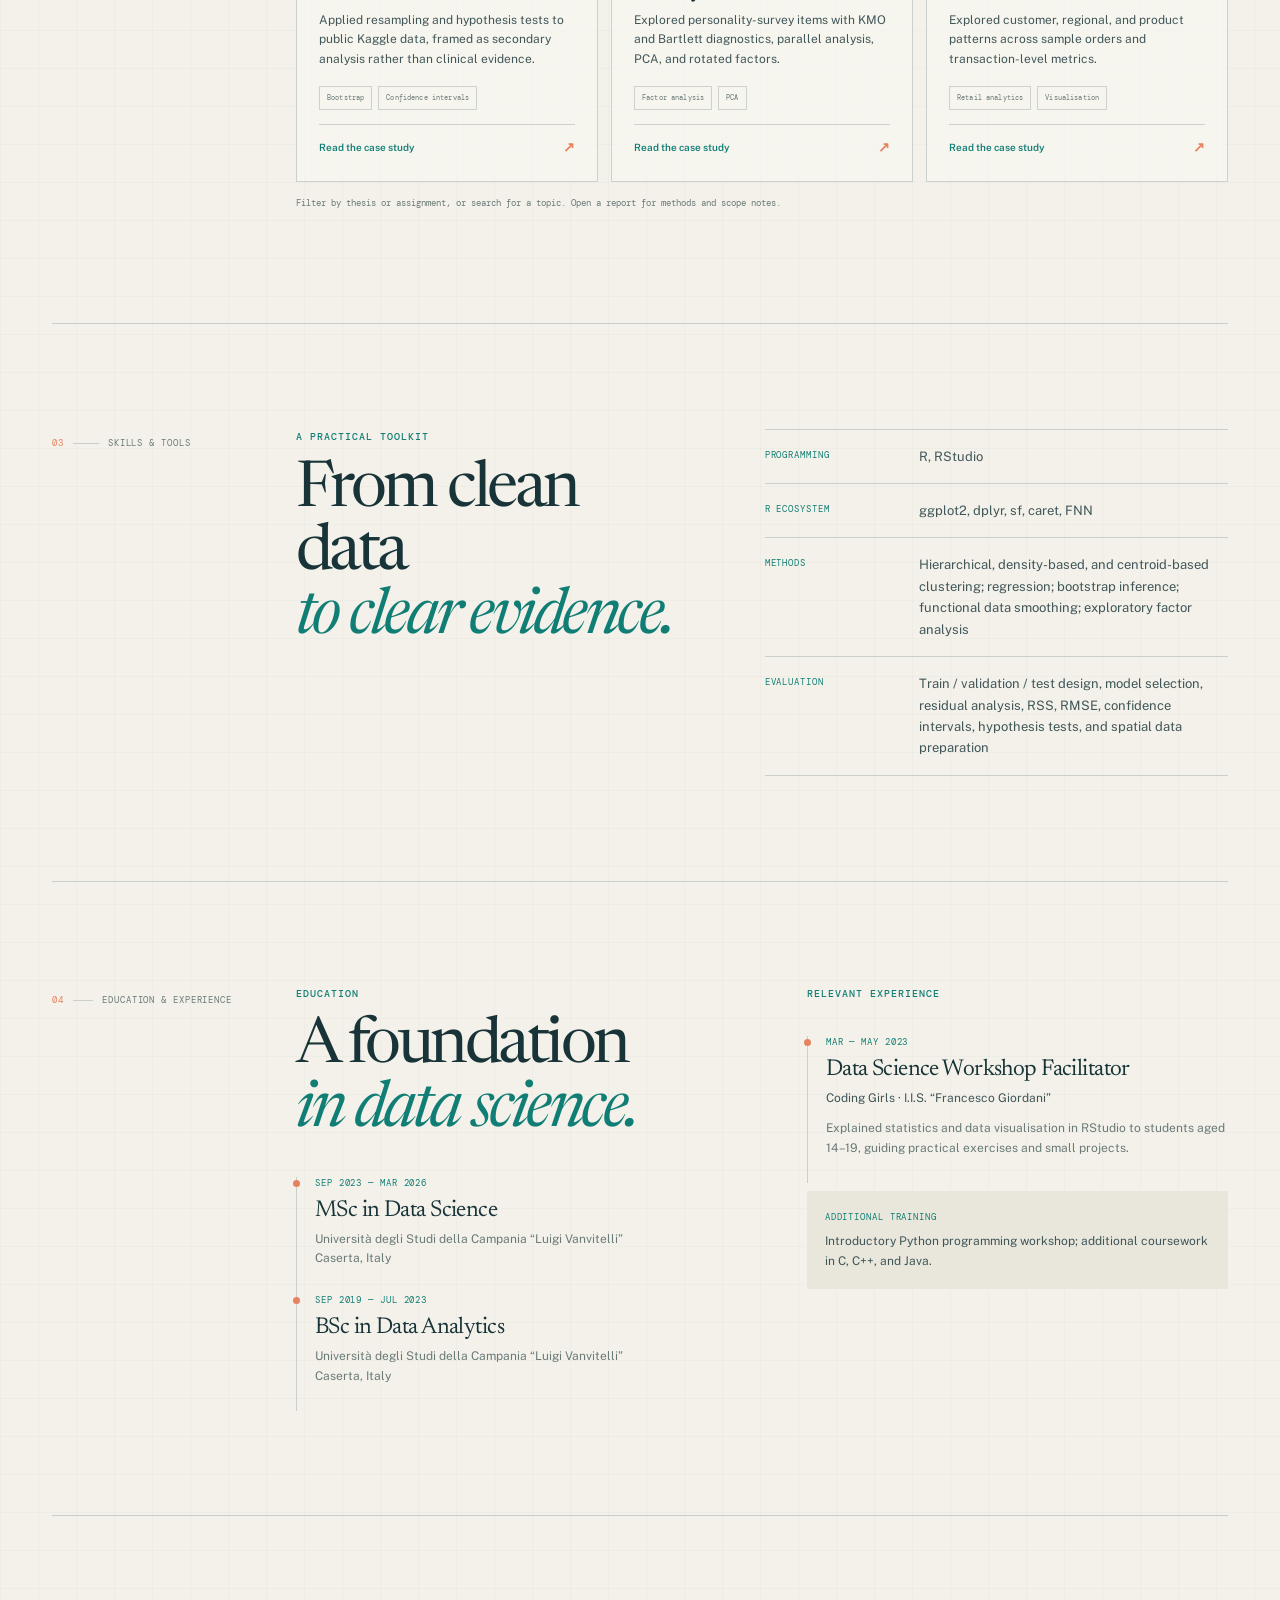
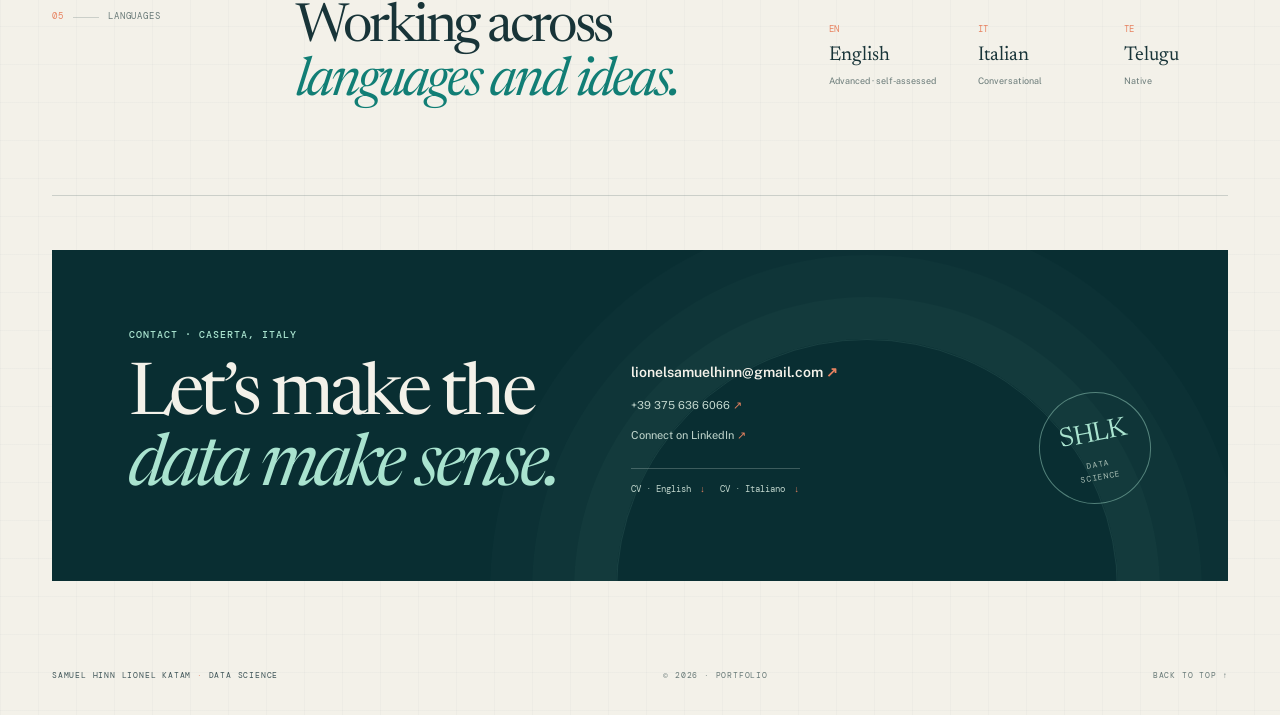
==== commit 2e8e2cd2: "Polish data science portfolio presentation" ====
--- a/index.html
+++ b/index.html
@@ -45,7 +45,7 @@
     <main id="main">
       <section class="hero page-shell" id="top" aria-labelledby="hero-title">
         <div class="hero-copy">
-          <p class="eyebrow"><span class="eyebrow-dot"></span> CASERTA, ITALY <span class="eyebrow-separator">/</span> DATA SCIENCE</p>
+          <p class="eyebrow"><span class="eyebrow-dot"></span> CASERTA, ITALY <span class="eyebrow-separator">/</span> OPEN TO JUNIOR ROLES</p>
           <h1 id="hero-title">Hello, I’m<br /><em>Samuel Hinn<br />Lionel Katam</em><span class="hero-period">.</span></h1>
           <p class="hero-role">Data Scientist <span>—</span> Clustering &amp; Predictive Modeling</p>
           <p class="hero-intro">I build R workflows for clustering, spatial environmental data, and model validation. I’m a Data Science MSc graduate, open to junior data science and analytics consulting roles.</p>
@@ -65,7 +65,7 @@
 
         <div class="hero-visual">
           <div class="visual-topline">
-            <span>FIELD NOTE 01</span>
+            <span>RESEARCH PROFILE</span>
             <span>CLUSTERWISE REGRESSION</span>
           </div>
           <svg class="cluster-art" viewBox="0 0 660 470" role="img" aria-labelledby="cluster-title cluster-desc">
@@ -115,9 +115,7 @@
             <span>ILLUSTRATIVE METHOD DIAGRAM</span>
             <span>CO₂ · PM2.5 · PM10</span>
           </div>
-          <span class="visual-index" aria-hidden="true">01</span>
-        </div>
-        <div class="hero-side-note" aria-hidden="true">PATTERNS BECOME<br />DECISIONS</div>
+        </div>
       </section>
 
       <section class="signal-strip page-shell" aria-label="Thesis at a glance">
--- a/styles.css
+++ b/styles.css
@@ -63,7 +63,7 @@
 .header-link span { font-size: 14px; }
 .mobile-nav { display: none; }
 
-.hero { position: relative; display: grid; grid-template-columns: 0.95fr 1.05fr; align-items: center; gap: clamp(38px, 7vw, 110px); min-height: 710px; padding-block: 78px 84px; }
+.hero { position: relative; display: grid; grid-template-columns: 0.95fr 1.05fr; align-items: center; gap: clamp(38px, 7vw, 110px); min-height: 670px; padding-block: 74px 78px; }
 .hero-copy { position: relative; z-index: 1; padding-block: 10px; }
 .eyebrow { display: flex; align-items: center; gap: 10px; margin: 0 0 26px; color: var(--teal); font-size: 10px; font-weight: 500; }
 .eyebrow-dot { width: 7px; height: 7px; background: var(--coral); border-radius: 50%; box-shadow: 0 0 0 4px rgba(231, 130, 96, 0.12); }
@@ -90,7 +90,7 @@
 .button-text span { color: var(--coral); font-size: 16px; }
 .hero-meta { display: flex; align-items: flex-start; gap: 12px; max-width: 470px; margin-top: 31px; color: var(--muted); font-family: var(--mono); font-size: 9px; letter-spacing: 0.035em; line-height: 1.7; }
 .meta-rule { flex: 0 0 24px; height: 1px; margin-top: 8px; background: var(--coral); }
-.hero-visual { position: relative; padding: 16px; background: var(--teal-dark); color: var(--paper); box-shadow: 16px 16px 0 rgba(17, 126, 117, 0.12); animation: rise-in 700ms 100ms both; }
+.hero-visual { position: relative; padding: 16px; border: 1px solid rgba(169, 227, 207, 0.2); background: var(--teal-dark); color: var(--paper); box-shadow: 12px 12px 0 rgba(17, 126, 117, 0.12); animation: rise-in 700ms 100ms both; }
 .visual-topline, .visual-footline { display: flex; justify-content: space-between; gap: 12px; color: #bdd1c8; font-size: 9px; }
 .visual-topline { padding: 4px 4px 13px; }
 .cluster-art { display: block; width: 100%; height: auto; }
@@ -98,8 +98,6 @@
 .cluster-points { transform-box: fill-box; transform-origin: center; animation: data-pulse 5.5s ease-in-out infinite; }
 .cluster-points-b { animation-delay: -2.75s; }
 .visual-footline { padding: 13px 4px 2px; color: #a8c0b6; font-size: 8px; }
-.visual-index { position: absolute; right: -39px; bottom: 28px; color: var(--coral); font-family: var(--display); font-size: 31px; font-style: italic; }
-.hero-side-note { position: absolute; right: -36px; top: 45%; color: var(--muted); font-family: var(--mono); font-size: 8px; letter-spacing: 0.12em; line-height: 1.8; writing-mode: vertical-rl; transform: rotate(180deg); }
 
 .signal-strip { display: grid; grid-template-columns: 1.35fr repeat(3, 1fr); align-items: center; min-height: 126px; padding: 22px 0; border-top: 1px solid var(--ink); border-bottom: 1px solid var(--line); }
 .signal-intro { display: flex; align-items: center; gap: 14px; color: var(--muted); font-size: 9px; }
@@ -149,10 +147,10 @@
 .project-rule { width: 100%; height: 1px; margin-bottom: 22px; background: var(--line); }
 .project-details-grid { display: grid; grid-template-columns: 1fr 1fr; gap: 26px; }
 .project-details-grid h4 { margin: 0 0 6px; color: var(--teal); font-family: var(--mono); font-size: 9px; font-weight: 500; letter-spacing: 0.12em; text-transform: uppercase; }
-.project-details-grid p { margin-bottom: 0; color: var(--ink-soft); font-size: 11px; line-height: 1.7; }
+.project-details-grid p { margin-bottom: 0; color: var(--ink-soft); font-size: 12px; line-height: 1.7; }
 .project-result { display: flex; gap: 12px; align-items: flex-start; margin-top: 24px; padding: 13px 14px; background: var(--paper-deep); }
 .result-mark { color: var(--coral); font-size: 18px; line-height: 1.2; }
-.project-result p { margin: 0; color: var(--ink); font-size: 11px; line-height: 1.6; }
+.project-result p { margin: 0; color: var(--ink); font-size: 12px; line-height: 1.6; }
 .tag-list { display: flex; flex-wrap: wrap; gap: 7px; margin-top: 21px; }
 .tag-list span { padding: 5px 8px; border: 1px solid var(--line); color: var(--muted); font-family: var(--mono); font-size: 8px; letter-spacing: 0.02em; }
 .project-card-aside { display: flex; flex-direction: column; justify-content: space-between; min-height: 100%; padding: 27px 22px 23px; background: var(--teal-dark); color: var(--paper); }
@@ -176,7 +174,7 @@
 .project-tile-mark small { color: var(--muted); font-size: 7px; letter-spacing: .08em; }
 .project-tile .project-meta { min-height: 25px; align-content: start; gap: 6px 17px; font-size: 8px; }
 .project-tile h3 { margin: 10px 0 8px; font-family: var(--display); font-size: clamp(22px, 2vw, 27px); font-weight: 400; letter-spacing: -.035em; line-height: 1.06; }
-.project-tile > p { margin: 0; color: var(--ink-soft); font-size: 11px; line-height: 1.65; }
+.project-tile > p { margin: 0; color: var(--ink-soft); font-size: 12px; line-height: 1.65; }
 .project-tile .tag-list { margin-top: auto; padding-top: 16px; gap: 6px; }
 .project-tile .tag-list span { padding: 5px 7px; font-size: 7px; }
 .project-tile-link { display: flex; justify-content: space-between; align-items: center; gap: 8px; margin-top: 14px; padding-top: 11px; border-top: 1px solid var(--line); color: var(--teal); font-size: 10px; font-weight: 600; text-decoration: none; }
@@ -192,7 +190,7 @@
 .skill-groups { border-top: 1px solid var(--line); }
 .skill-row { display: grid; grid-template-columns: 135px 1fr; gap: 19px; padding: 16px 0; border-bottom: 1px solid var(--line); }
 .skill-label { padding-top: 3px; color: var(--teal); font-size: 9px; }
-.skill-row p { margin: 0; color: var(--ink-soft); font-size: 12px; line-height: 1.65; }
+.skill-row p { margin: 0; color: var(--ink-soft); font-size: 13px; line-height: 1.65; }
 
 .experience-section { padding-block: 104px; }
 .experience-grid { display: grid; grid-template-columns: 1fr 1fr; gap: clamp(35px, 7vw, 100px); }
@@ -202,13 +200,13 @@
 .timeline-item::before { position: absolute; top: 3px; left: -4px; width: 7px; height: 7px; border-radius: 50%; background: var(--coral); content: ""; }
 .timeline-date { display: block; margin-bottom: 6px; color: var(--teal); font-size: 9px; }
 .timeline-item h3 { margin: 0 0 5px; font-family: var(--display); font-size: 23px; font-weight: 400; letter-spacing: -0.025em; line-height: 1.2; }
-.timeline-item p { margin-bottom: 0; color: var(--muted); font-size: 11px; line-height: 1.65; }
+.timeline-item p { margin-bottom: 0; color: var(--muted); font-size: 12px; line-height: 1.65; }
 .experience-column { padding-top: 0; }
 .experience-column .timeline-item { margin-top: 35px; }
 .timeline-org { margin-bottom: 10px !important; color: var(--ink-soft) !important; }
 .training-callout { margin-top: 8px; padding: 17px 18px; background: var(--paper-deep); }
 .training-callout .skill-label { display: block; margin-bottom: 7px; }
-.training-callout p { margin: 0; color: var(--ink-soft); font-size: 11px; }
+.training-callout p { margin: 0; color: var(--ink-soft); font-size: 12px; }
 
 .languages-section { padding-block: 86px; }
 .language-row { display: flex; justify-content: space-between; align-items: center; gap: 35px; }
@@ -258,7 +256,6 @@
   .desktop-nav a { font-size: 11px; }
   .hero { min-height: 640px; gap: 45px; }
   .hero h1 { font-size: clamp(56px, 7vw, 80px); }
-  .hero-side-note { right: -24px; }
   .signal-strip { grid-template-columns: 1fr repeat(3, 1fr); }
   .signal-item { grid-template-columns: 1fr; gap: 0; padding-left: 15px; }
   .signal-item span { max-width: 125px; }
@@ -285,7 +282,6 @@
   .hero-copy { max-width: 610px; }
   .hero h1 { font-size: clamp(64px, 13vw, 94px); }
   .hero-visual { width: min(100%, 620px); margin-inline: auto; }
-  .hero-side-note { display: none; }
   .hero-meta { margin-top: 34px; }
   .signal-strip { grid-template-columns: repeat(3, 1fr); gap: 20px 0; padding-block: 22px; }
   .signal-intro { grid-column: 1 / -1; }
@@ -319,7 +315,6 @@
   .hero-intro { font-size: 14px; }
   .hero-visual { padding: 10px; }
   .visual-topline, .visual-footline { font-size: 7px; }
-  .visual-index { right: -20px; bottom: 17px; font-size: 24px; }
   .signal-strip { grid-template-columns: 1fr; gap: 13px; padding-block: 18px; }
   .signal-intro { grid-column: auto; }
   .signal-item, .signal-item:first-of-type { grid-template-columns: 80px 1fr; align-items: center; min-height: 55px; padding: 7px 0 7px 14px; border-left: 1px solid var(--line); }
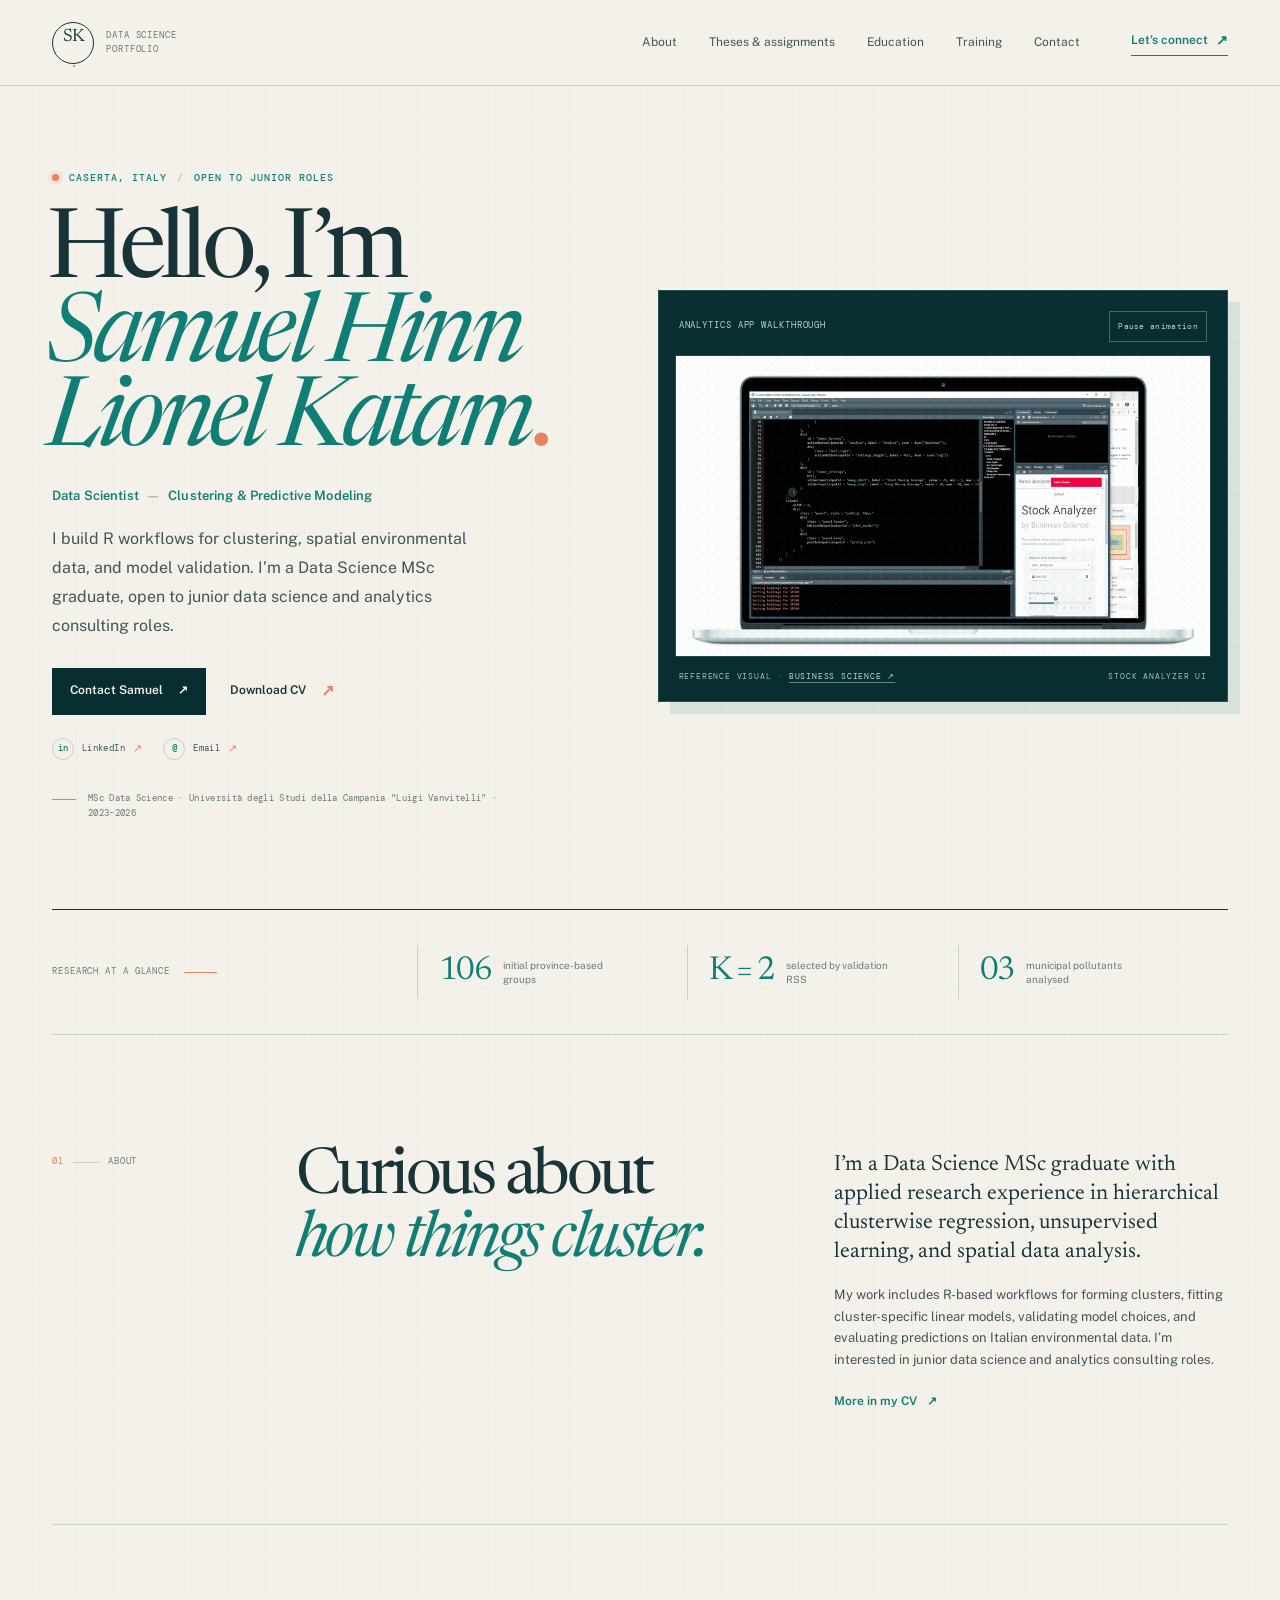
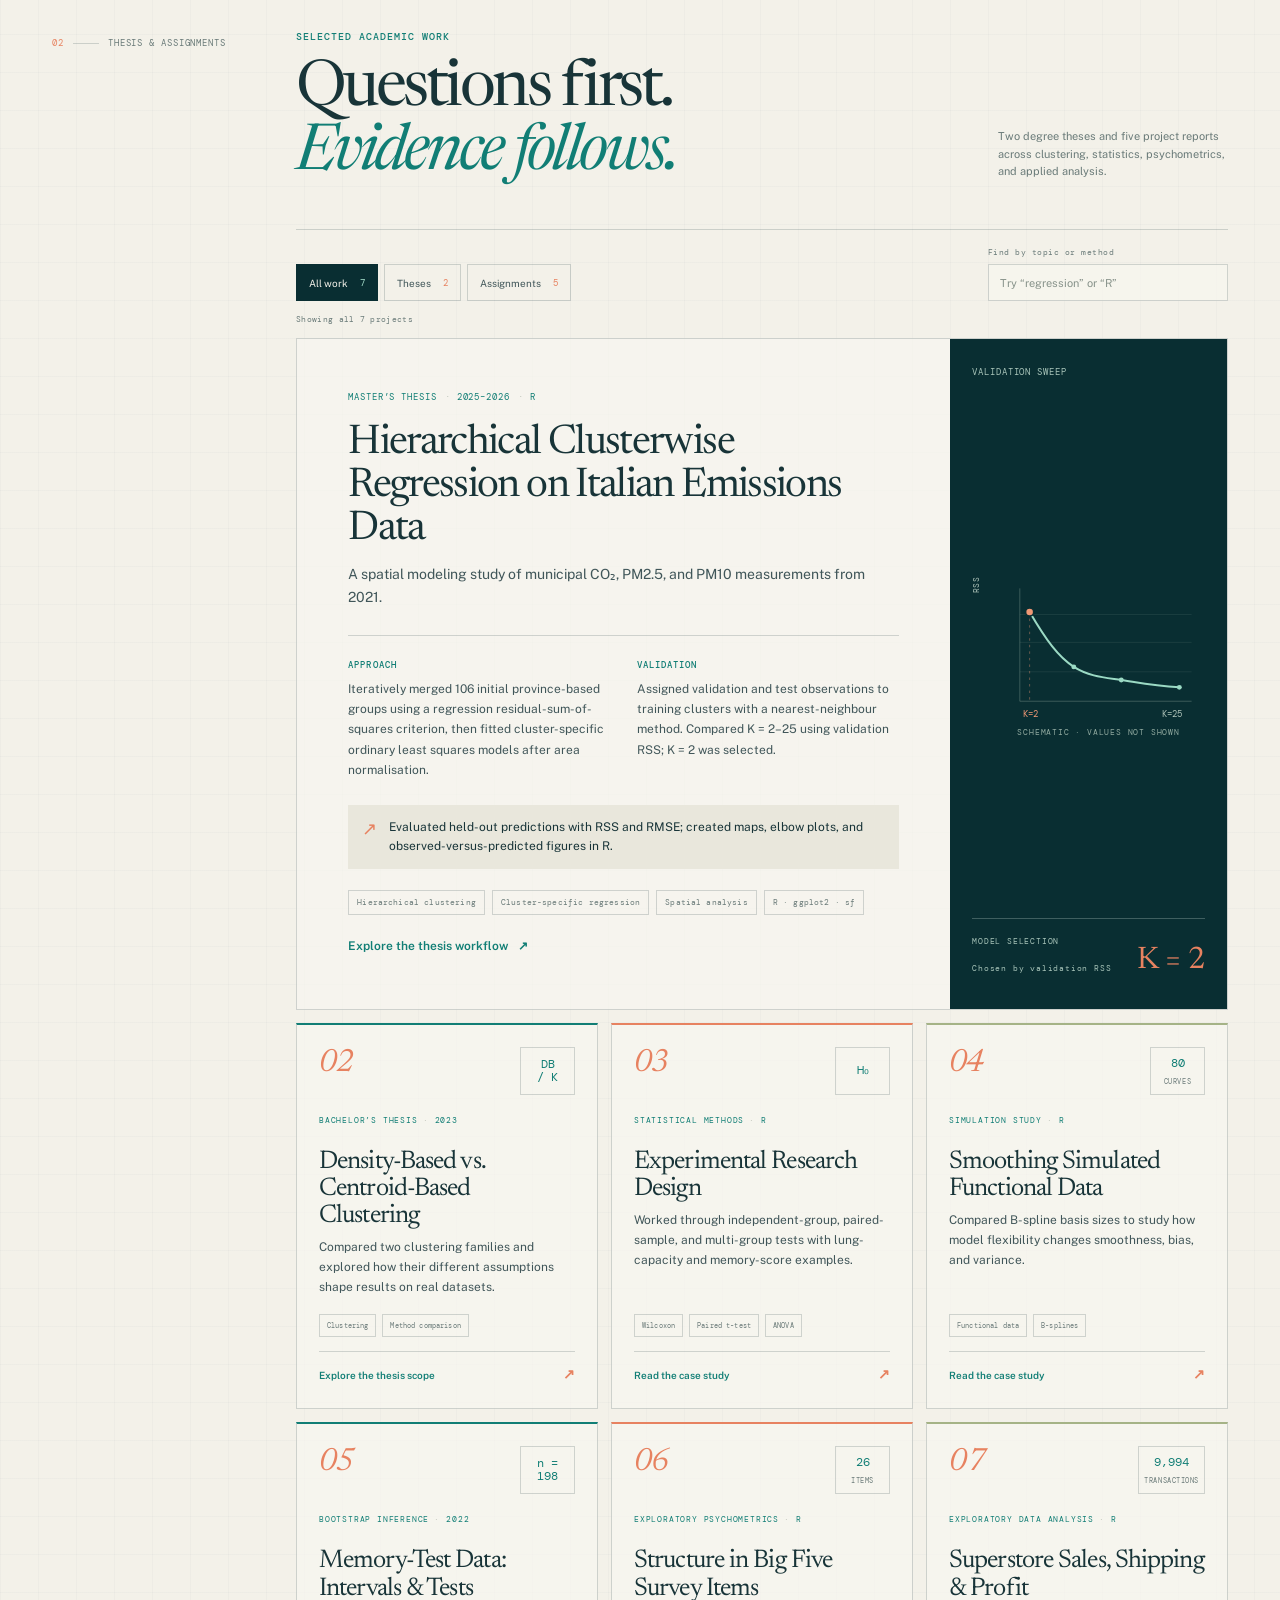
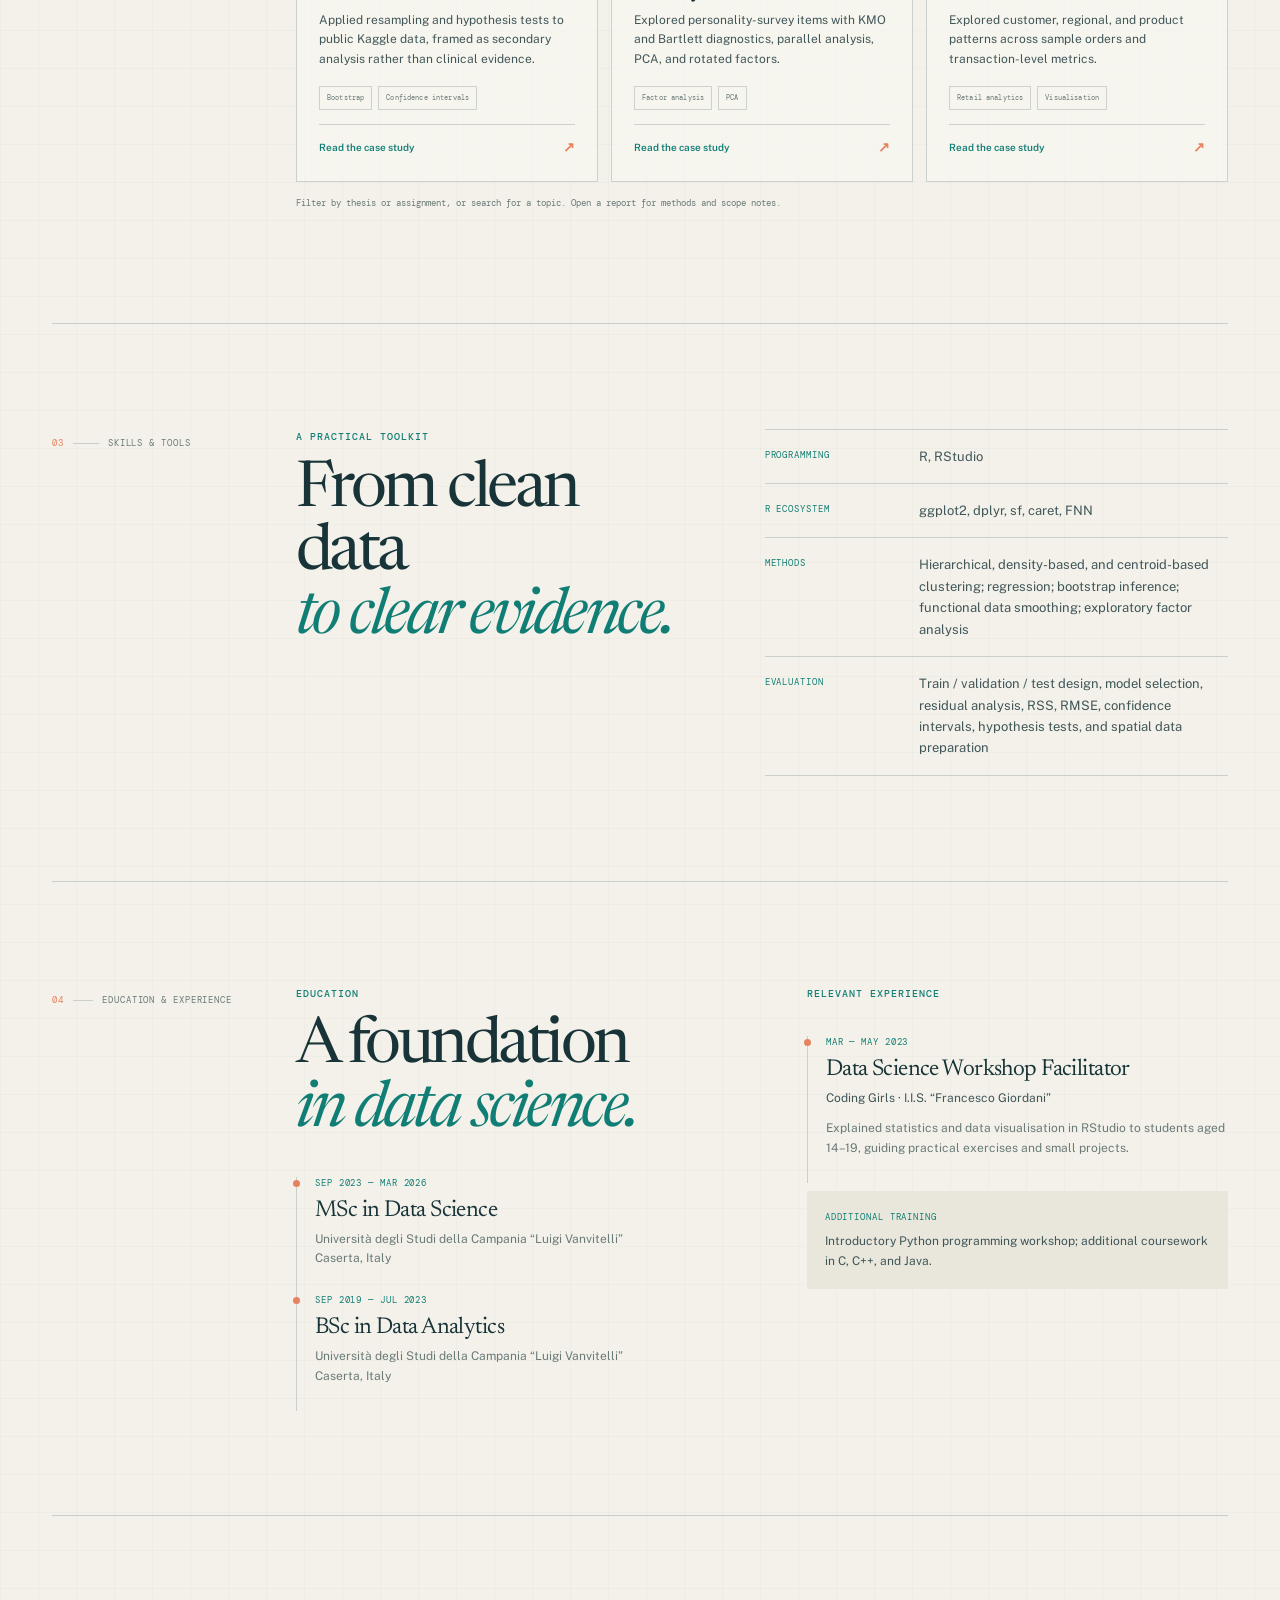
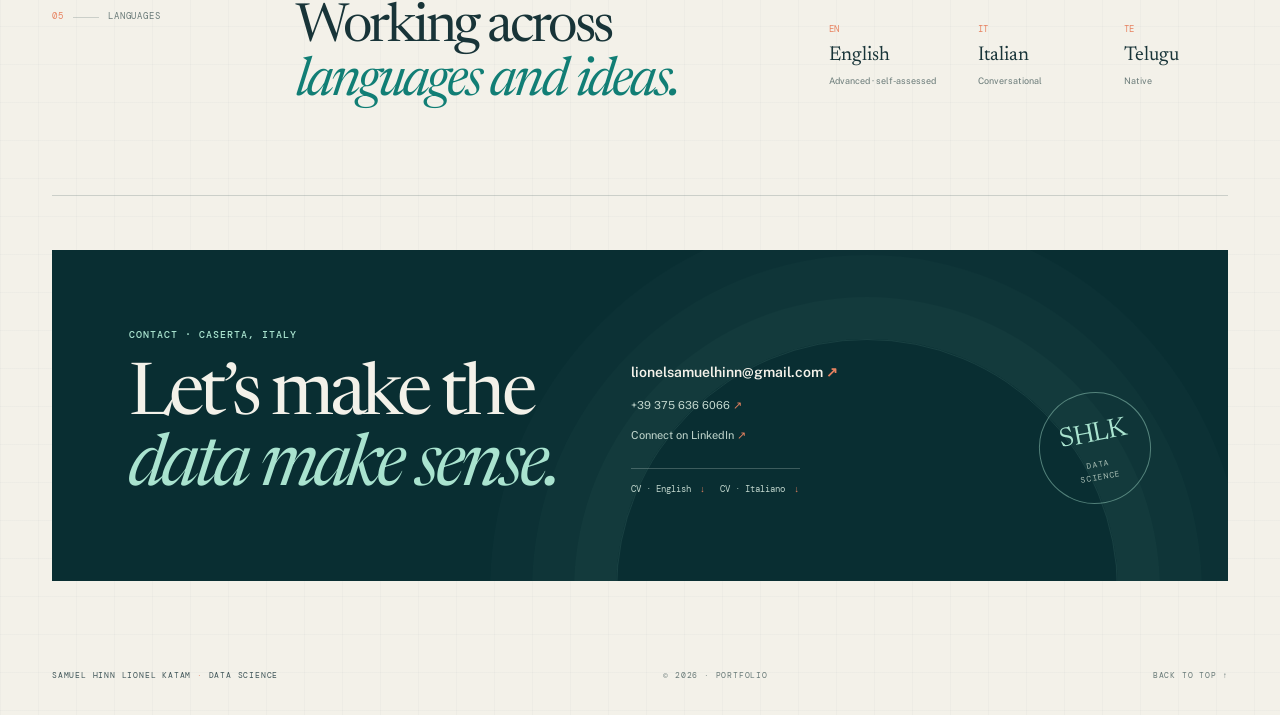
==== commit 44140d31: "Add animated reference visual to portfolio hero" ====
--- a/index.html
+++ b/index.html
@@ -63,59 +63,26 @@
           </div>
         </div>
 
-        <div class="hero-visual">
+        <figure class="hero-visual" aria-labelledby="hero-visual-caption">
           <div class="visual-topline">
-            <span>RESEARCH PROFILE</span>
-            <span>CLUSTERWISE REGRESSION</span>
-          </div>
-          <svg class="cluster-art" viewBox="0 0 660 470" role="img" aria-labelledby="cluster-title cluster-desc">
-            <title id="cluster-title">Illustrative cluster map</title>
-            <desc id="cluster-desc">A stylized diagram of data points arranged into two groups, inspired by Samuel's master's thesis on clusterwise regression.</desc>
-            <defs>
-              <pattern id="grid" width="40" height="40" patternUnits="userSpaceOnUse">
-                <path d="M 40 0 L 0 0 0 40" fill="none" stroke="#d9e4d7" stroke-opacity=".12" stroke-width="1" />
-              </pattern>
-              <radialGradient id="glow" cx="50%" cy="45%" r="65%">
-                <stop offset="0" stop-color="#1b7770" stop-opacity=".36" />
-                <stop offset="1" stop-color="#092e32" stop-opacity="0" />
-              </radialGradient>
-            </defs>
-            <rect width="660" height="470" rx="4" fill="#092e32" />
-            <rect width="660" height="470" rx="4" fill="url(#grid)" />
-            <ellipse cx="330" cy="226" rx="258" ry="194" fill="url(#glow)" />
-            <path class="cluster-route" d="M74 272 C145 200 206 132 299 160 C374 184 423 290 583 236" fill="none" stroke="#71c5b1" stroke-opacity=".45" stroke-width="1.5" stroke-dasharray="5 8" />
-            <ellipse cx="214" cy="211" rx="115" ry="94" fill="none" stroke="#7dc8b5" stroke-opacity=".46" stroke-width="1.3" stroke-dasharray="4 7" />
-            <ellipse cx="450" cy="252" rx="122" ry="105" fill="none" stroke="#e28a68" stroke-opacity=".6" stroke-width="1.3" stroke-dasharray="4 7" />
-            <g class="cluster-points cluster-points-a" fill="#a9e3cf">
-              <circle cx="138" cy="214" r="4" /><circle cx="171" cy="179" r="3" /><circle cx="189" cy="237" r="4" /><circle cx="213" cy="153" r="3" />
-              <circle cx="229" cy="205" r="5" /><circle cx="247" cy="268" r="3" /><circle cx="263" cy="184" r="3" /><circle cx="290" cy="230" r="4" />
-              <circle cx="176" cy="289" r="3" /><circle cx="115" cy="256" r="2.5" /><circle cx="272" cy="301" r="2.5" /><circle cx="316" cy="179" r="2.5" />
-            </g>
-            <g class="cluster-points cluster-points-b" fill="#f0a07a">
-              <circle cx="367" cy="261" r="4" /><circle cx="399" cy="197" r="3" /><circle cx="420" cy="306" r="4" /><circle cx="438" cy="236" r="5" />
-              <circle cx="463" cy="176" r="3" /><circle cx="477" cy="273" r="4" /><circle cx="503" cy="219" r="3" /><circle cx="524" cy="301" r="3" />
-              <circle cx="551" cy="249" r="4" /><circle cx="390" cy="327" r="2.5" /><circle cx="487" cy="337" r="2.5" /><circle cx="561" cy="191" r="2.5" />
-            </g>
-            <g stroke="#d7e4da" stroke-opacity=".45" stroke-width="1">
-              <path d="M80 389H584" /><path d="M80 389V83" />
-            </g>
-            <g fill="#bdd1c8" font-family="'DM Mono', monospace" font-size="11" letter-spacing="1.4">
-              <text x="81" y="414">SPATIAL OBSERVATIONS</text>
-              <text x="34" y="105" transform="rotate(-90 34 105)">EMISSIONS</text>
-              <text x="108" y="112">GROUP A</text>
-              <text x="480" y="138">GROUP B</text>
-            </g>
-            <g>
-              <rect x="476" y="46" width="112" height="39" rx="2" fill="#f3f1e9" />
-              <text x="490" y="62" fill="#61726d" font-family="'DM Mono', monospace" font-size="9" letter-spacing="1">SELECTED MODEL</text>
-              <text x="490" y="77" fill="#103f40" font-family="'Public Sans', sans-serif" font-size="13" font-weight="700">K = 2</text>
-            </g>
-          </svg>
-          <div class="visual-footline">
-            <span>ILLUSTRATIVE METHOD DIAGRAM</span>
-            <span>CO₂ · PM2.5 · PM10</span>
-          </div>
-        </div>
+            <span>ANALYTICS APP WALKTHROUGH</span>
+            <button class="visual-motion-toggle" type="button" data-motion-toggle aria-pressed="false">Pause animation</button>
+          </div>
+          <img
+            class="hero-animation"
+            src="/assets/data-science-hero.gif"
+            data-animated-src="/assets/data-science-hero.gif"
+            data-poster-src="/assets/data-science-poster.jpg"
+            width="960"
+            height="540"
+            alt="Animated reference preview of a stock analysis dashboard in a code environment, from Business Science."
+            fetchpriority="high"
+          />
+          <figcaption class="visual-footline" id="hero-visual-caption">
+            <span>REFERENCE VISUAL · <a href="https://mattdancho.netlify.app/" target="_blank" rel="noreferrer">BUSINESS SCIENCE ↗</a></span>
+            <span>STOCK ANALYZER UI</span>
+          </figcaption>
+        </figure>
       </section>
 
       <section class="signal-strip page-shell" aria-label="Thesis at a glance">
--- a/styles.css
+++ b/styles.css
@@ -90,14 +90,16 @@
 .button-text span { color: var(--coral); font-size: 16px; }
 .hero-meta { display: flex; align-items: flex-start; gap: 12px; max-width: 470px; margin-top: 31px; color: var(--muted); font-family: var(--mono); font-size: 9px; letter-spacing: 0.035em; line-height: 1.7; }
 .meta-rule { flex: 0 0 24px; height: 1px; margin-top: 8px; background: var(--coral); }
-.hero-visual { position: relative; padding: 16px; border: 1px solid rgba(169, 227, 207, 0.2); background: var(--teal-dark); color: var(--paper); box-shadow: 12px 12px 0 rgba(17, 126, 117, 0.12); animation: rise-in 700ms 100ms both; }
+.hero-visual { position: relative; min-width: 0; margin: 0; padding: 16px; overflow: hidden; border: 1px solid rgba(169, 227, 207, 0.2); background: var(--teal-dark); color: var(--paper); box-shadow: 12px 12px 0 rgba(17, 126, 117, 0.12); animation: rise-in 700ms 100ms both; }
 .visual-topline, .visual-footline { display: flex; justify-content: space-between; gap: 12px; color: #bdd1c8; font-size: 9px; }
-.visual-topline { padding: 4px 4px 13px; }
-.cluster-art { display: block; width: 100%; height: auto; }
-.cluster-route { animation: route-travel 18s linear infinite; }
-.cluster-points { transform-box: fill-box; transform-origin: center; animation: data-pulse 5.5s ease-in-out infinite; }
-.cluster-points-b { animation-delay: -2.75s; }
-.visual-footline { padding: 13px 4px 2px; color: #a8c0b6; font-size: 8px; }
+.visual-topline { align-items: center; padding: 4px 4px 13px; }
+.visual-motion-toggle { min-height: 31px; padding: 5px 8px; border: 1px solid rgba(169, 227, 207, 0.35); background: transparent; color: var(--mint); font-family: var(--mono); font-size: 8px; letter-spacing: .04em; cursor: pointer; transition: background 160ms ease, color 160ms ease; }
+.visual-motion-toggle:hover { background: var(--mint); color: var(--teal-dark); }
+.visual-motion-toggle:focus-visible { outline: 2px solid var(--coral); outline-offset: 3px; }
+.hero-animation { display: block; width: 100%; height: auto; border: 1px solid rgba(255, 255, 255, 0.12); }
+.visual-footline { align-items: center; flex-wrap: wrap; padding: 13px 4px 2px; color: #a8c0b6; font-size: 8px; }
+.visual-footline a { color: var(--mint); text-decoration-color: rgba(169, 227, 207, .5); text-underline-offset: 3px; }
+.visual-footline a:hover { color: var(--paper); }
 
 .signal-strip { display: grid; grid-template-columns: 1.35fr repeat(3, 1fr); align-items: center; min-height: 126px; padding: 22px 0; border-top: 1px solid var(--ink); border-bottom: 1px solid var(--line); }
 .signal-intro { display: flex; align-items: center; gap: 14px; color: var(--muted); font-size: 9px; }
@@ -243,8 +245,6 @@
 .footer-brand span { color: var(--coral); }
 
 @keyframes rise-in { from { opacity: 0; transform: translateY(16px); } to { opacity: 1; transform: translateY(0); } }
-@keyframes route-travel { to { stroke-dashoffset: -130; } }
-@keyframes data-pulse { 0%, 100% { opacity: .78; transform: translateY(0); } 50% { opacity: 1; transform: translateY(-3px); } }
 @media (prefers-reduced-motion: reduce) {
   *, *::before, *::after { scroll-behavior: auto !important; animation-duration: 0.01ms !important; animation-iteration-count: 1 !important; transition-duration: 0.01ms !important; }
 }
@@ -315,6 +315,7 @@
   .hero-intro { font-size: 14px; }
   .hero-visual { padding: 10px; }
   .visual-topline, .visual-footline { font-size: 7px; }
+  .visual-motion-toggle { min-height: 34px; padding-inline: 6px; font-size: 7px; }
   .signal-strip { grid-template-columns: 1fr; gap: 13px; padding-block: 18px; }
   .signal-intro { grid-column: auto; }
   .signal-item, .signal-item:first-of-type { grid-template-columns: 80px 1fr; align-items: center; min-height: 55px; padding: 7px 0 7px 14px; border-left: 1px solid var(--line); }
